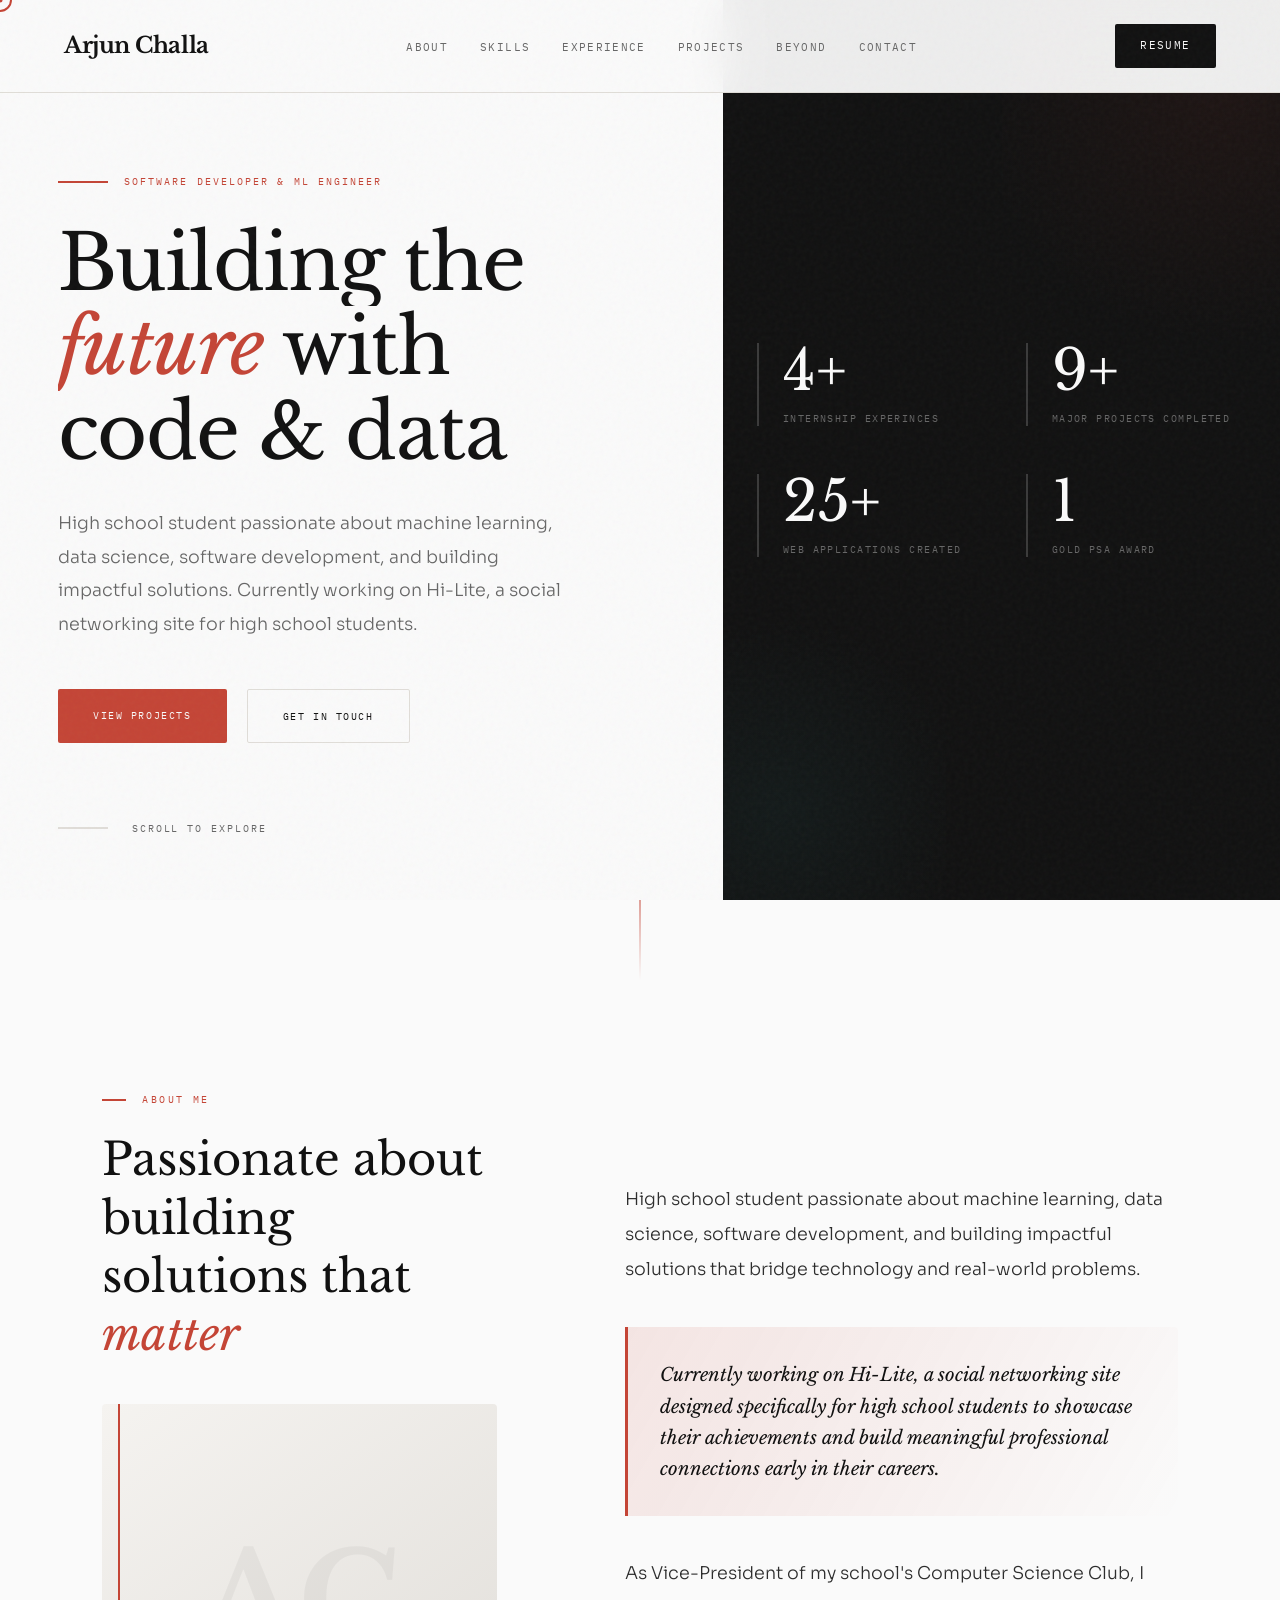
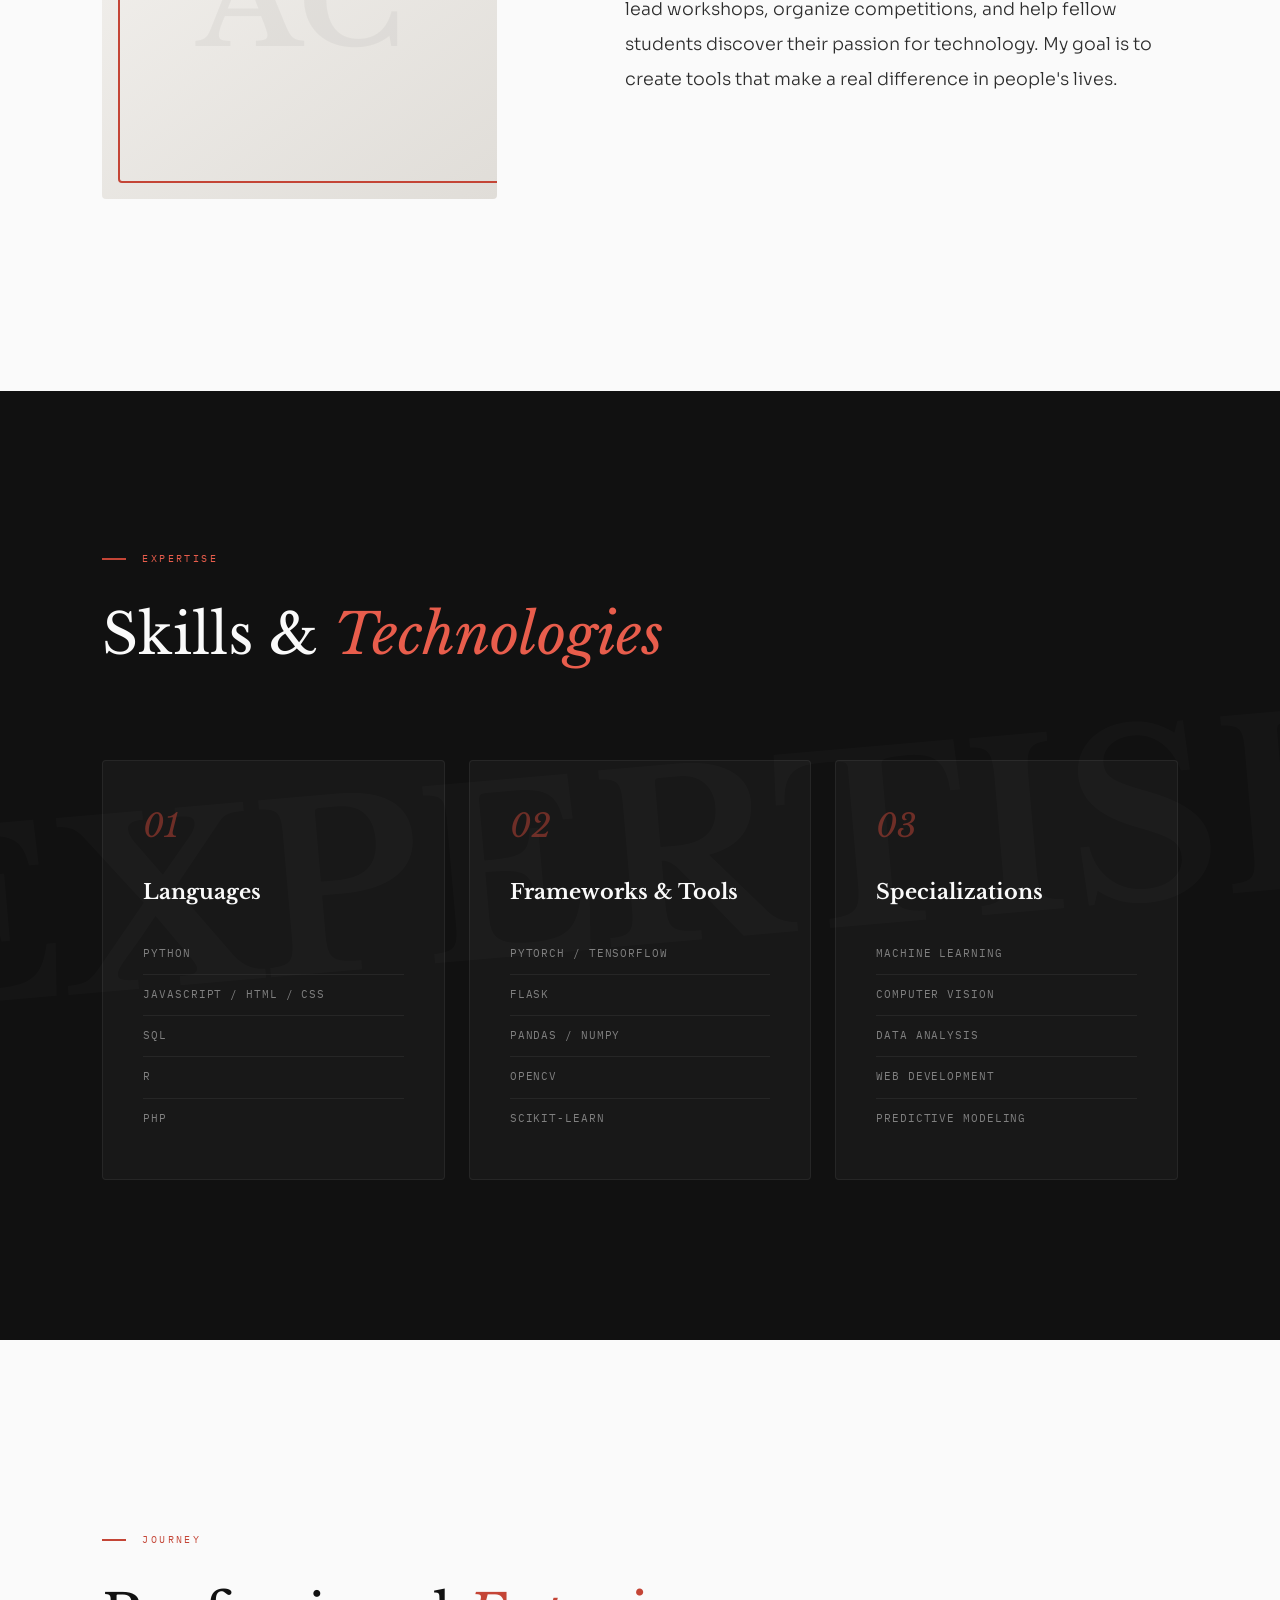
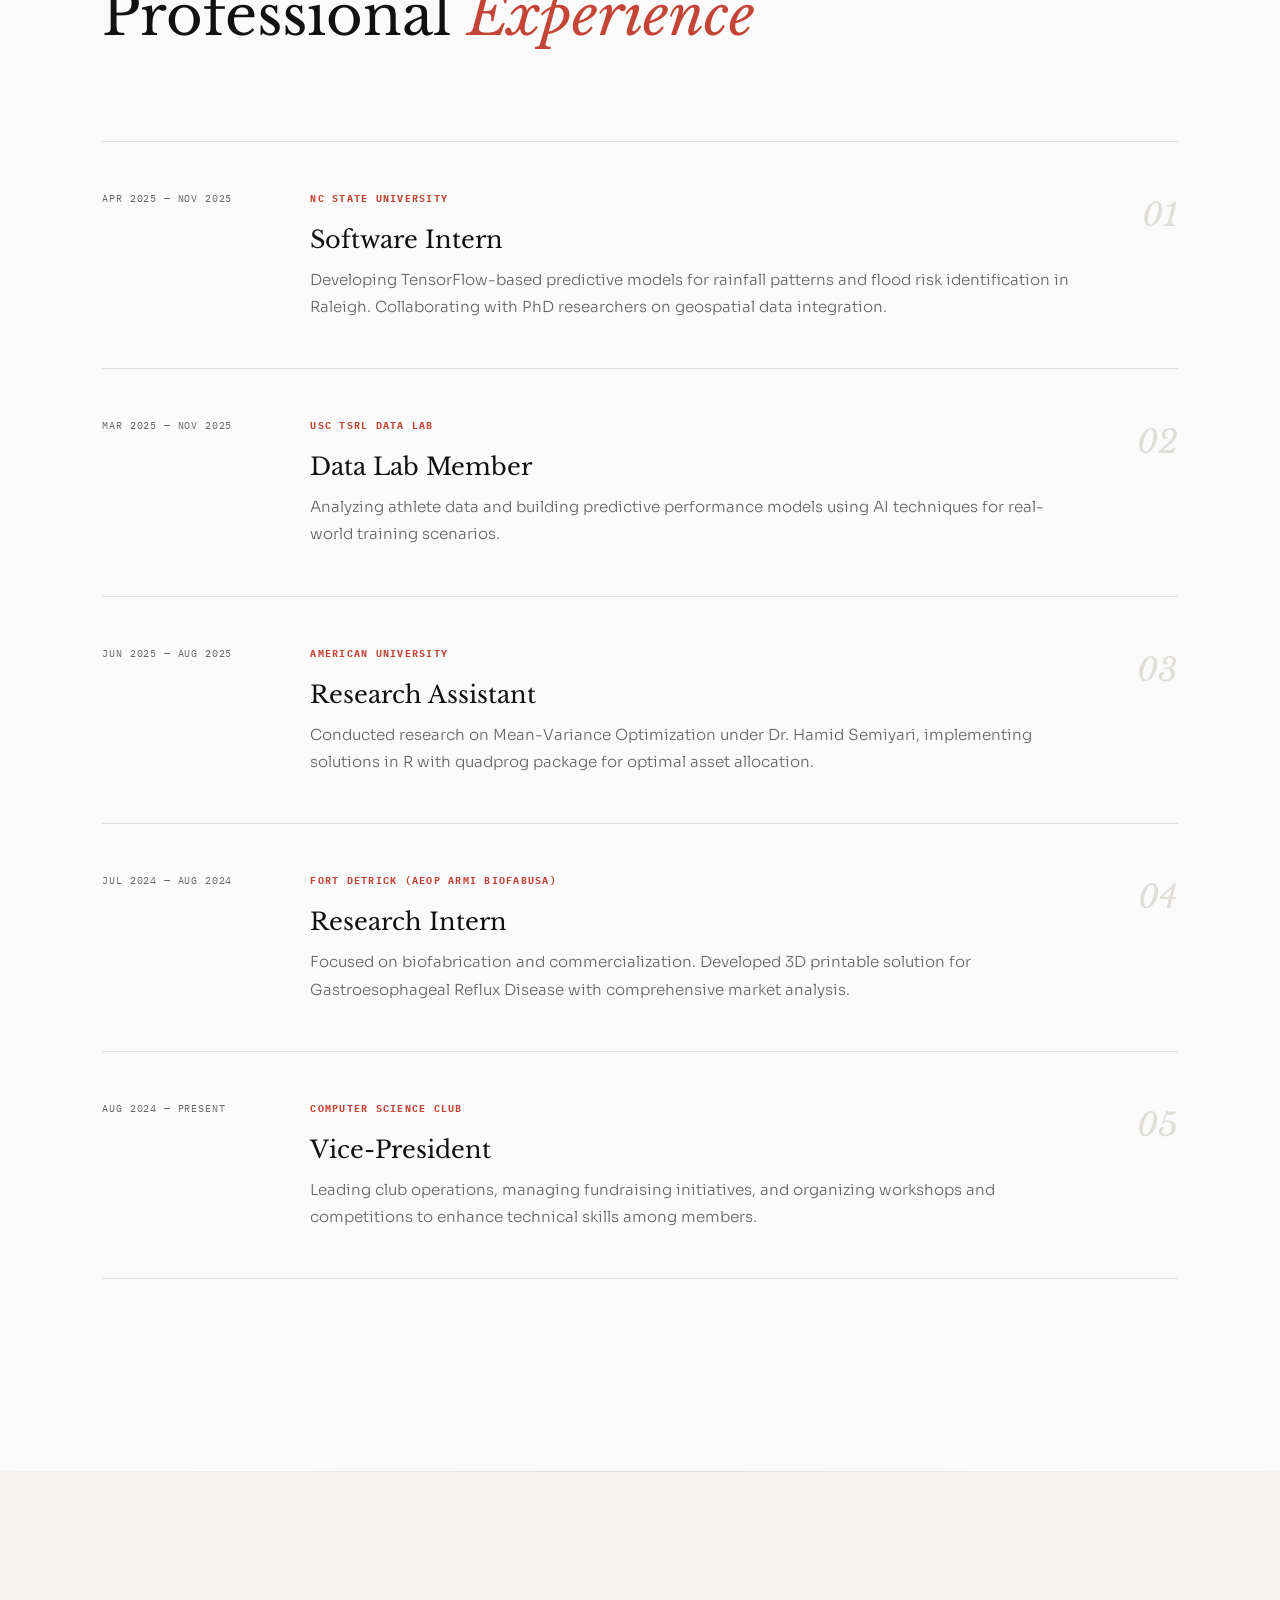
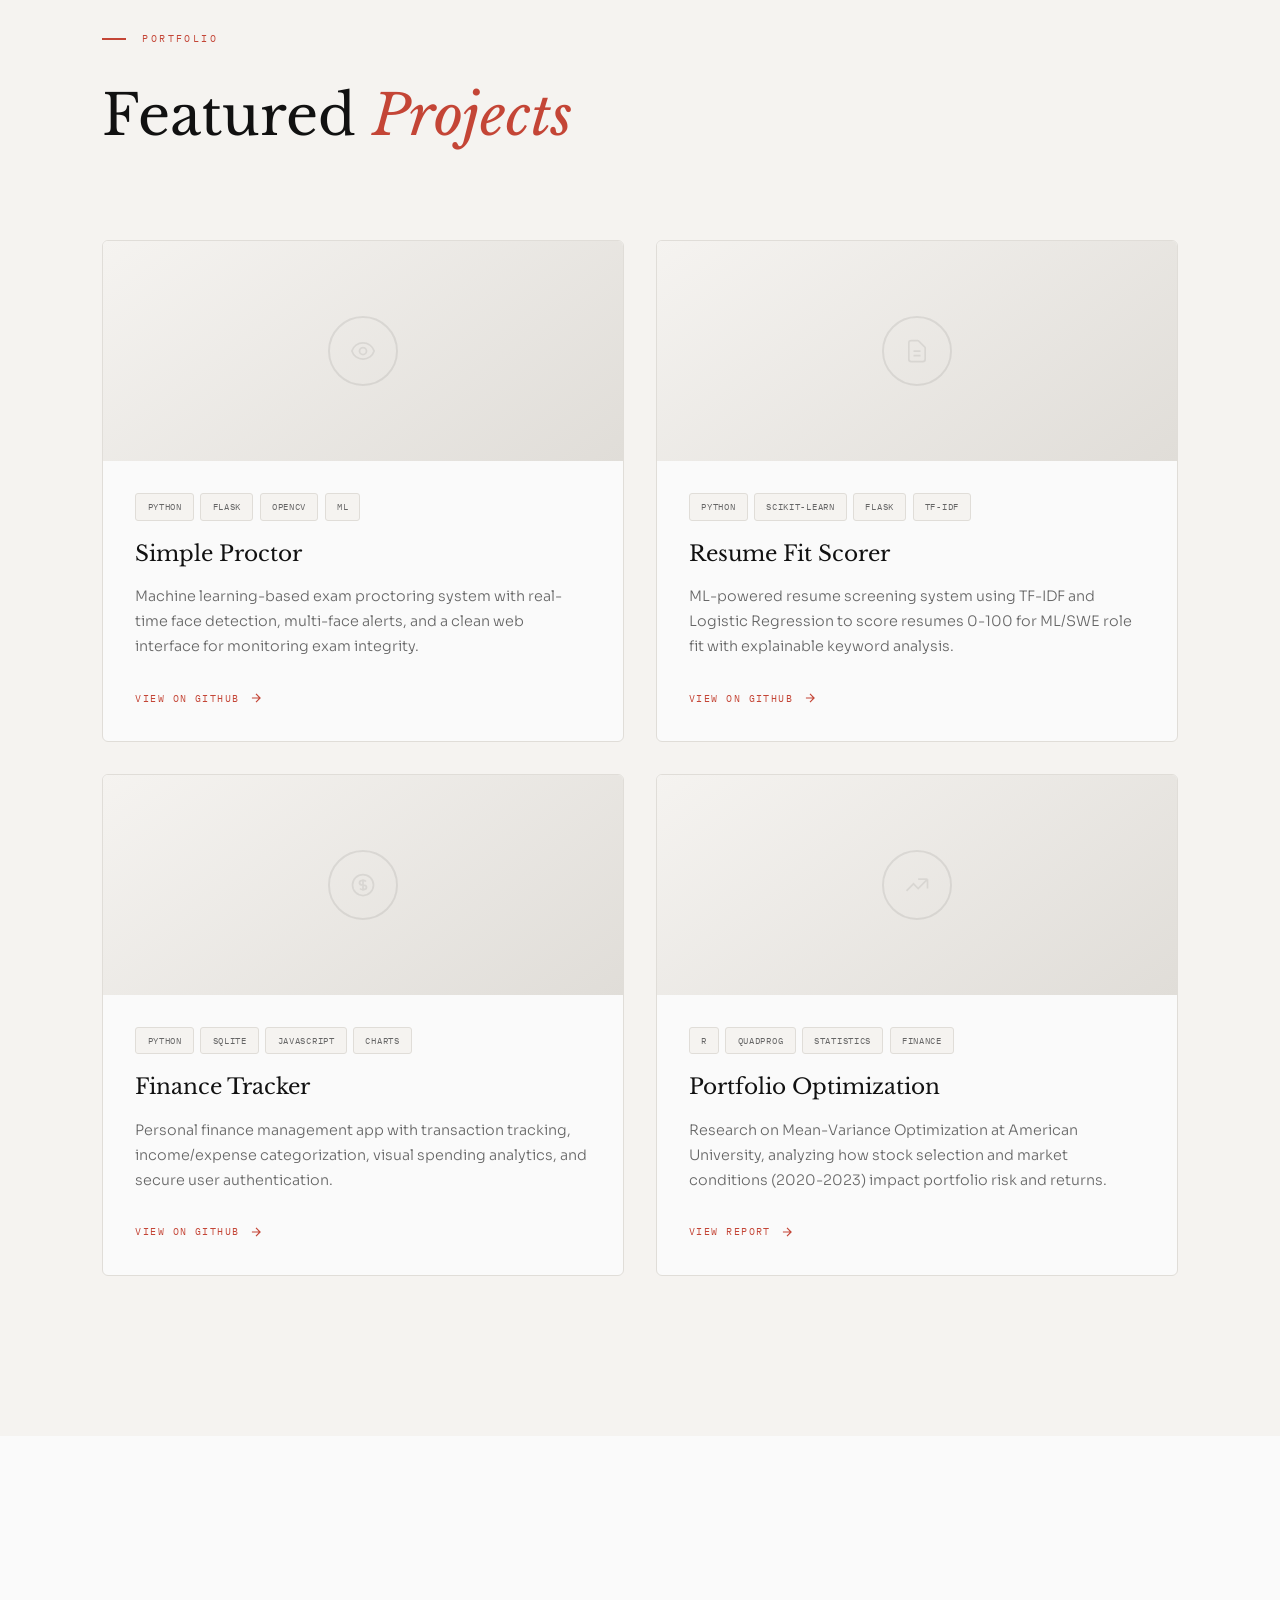
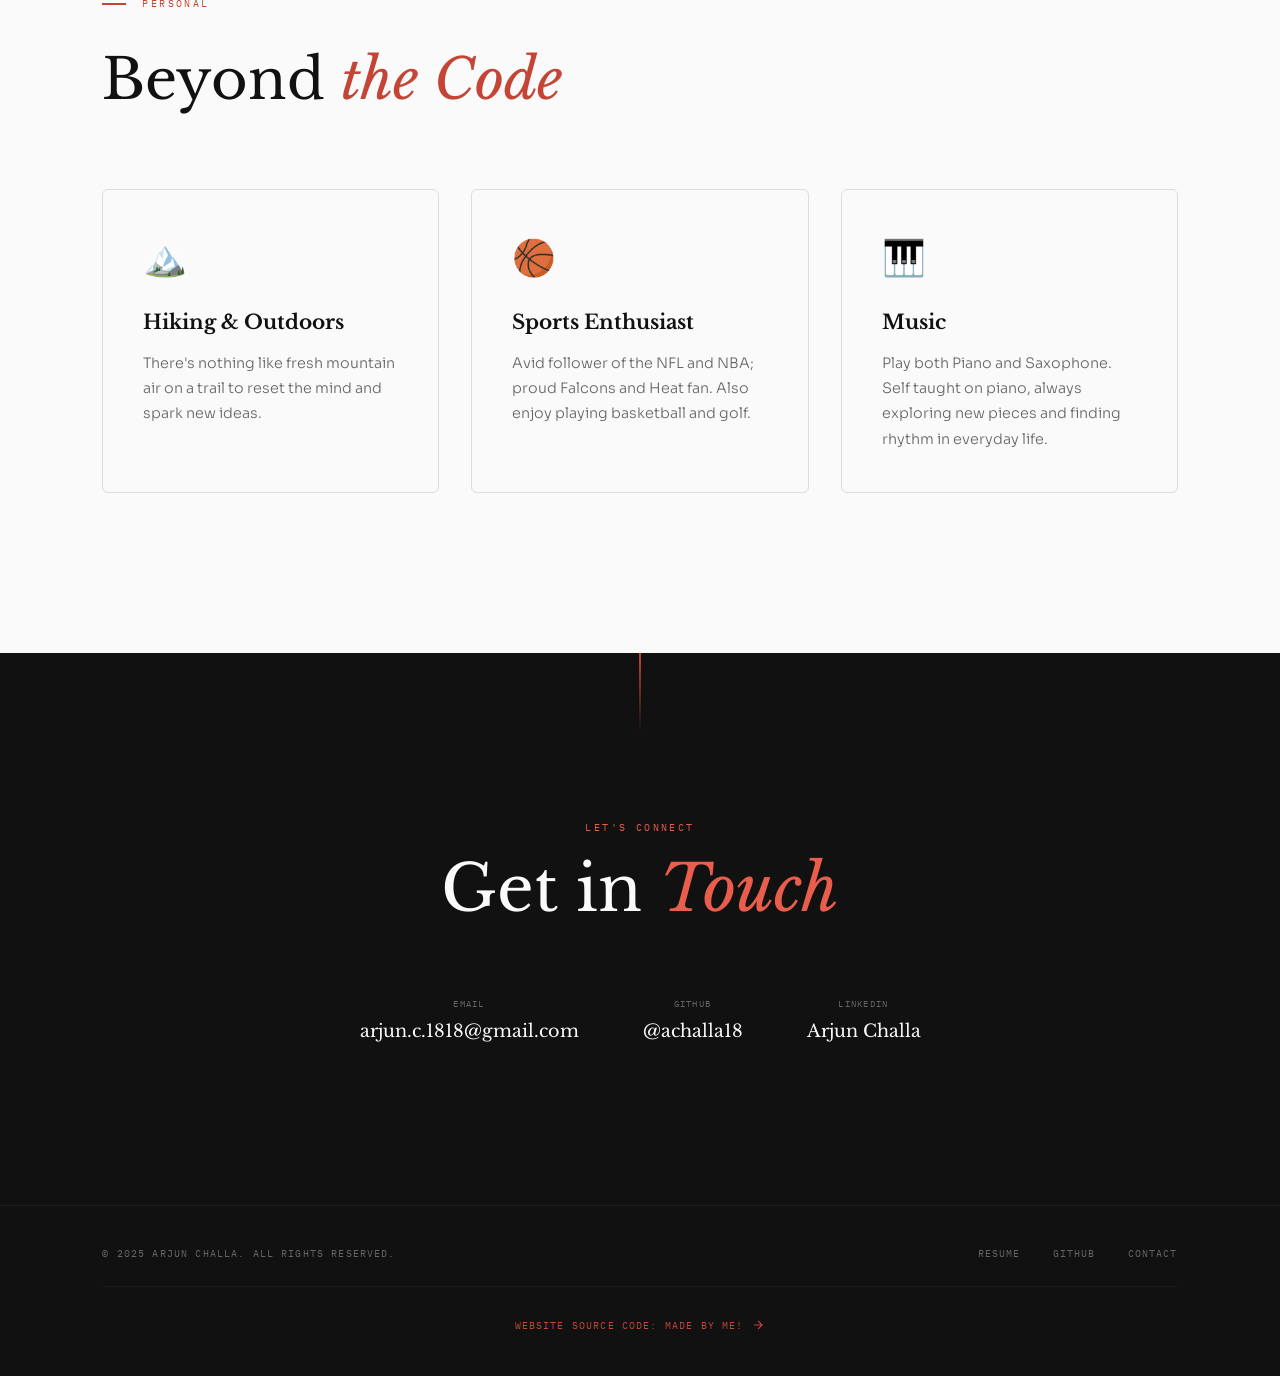
==== index.html @ 4f84e7cf "Update internship and project statistics in index.html" ====
<!DOCTYPE html>
<html lang="en">
<head>
    <meta charset="UTF-8">
    <meta name="viewport" content="width=device-width, initial-scale=1.0">
    <title>Arjun Challa — Developer & Researcher</title>
    <link rel="preconnect" href="https://fonts.googleapis.com">
    <link rel="preconnect" href="https://fonts.gstatic.com" crossorigin>
    <link href="https://fonts.googleapis.com/css2?family=Libre+Baskerville:ital,wght@0,400;0,700;1,400&family=IBM+Plex+Mono:wght@400;500;600&family=Sora:wght@300;400;500;600;700&display=swap" rel="stylesheet">
    <style>
        * {
            margin: 0;
            padding: 0;
            box-sizing: border-box;
        }

        :root {
            --snow: #FAFAFA;
            --snow-warm: #F5F3F0;
            --ink: #111111;
            --ink-light: #2D2D2D;
            --ink-muted: #666666;
            --rust: #C44536;
            --rust-light: #E85D4C;
            --rust-glow: rgba(196, 69, 54, 0.12);
            --teal: #2A6B6B;
            --border: #E0DDD8;
            --border-dark: #3A3A3A;
            
            --font-display: 'Libre Baskerville', Georgia, serif;
            --font-mono: 'IBM Plex Mono', monospace;
            --font-body: 'Sora', -apple-system, sans-serif;
            
            --ease-out-expo: cubic-bezier(0.16, 1, 0.3, 1);
            --ease-in-out: cubic-bezier(0.65, 0, 0.35, 1);
        }

        html {
            scroll-behavior: smooth;
        }

        body {
            font-family: var(--font-body);
            background: var(--snow);
            color: var(--ink);
            line-height: 1.6;
            overflow-x: hidden;
            cursor: none;
        }

        /* Custom Cursor */
        .cursor {
            width: 24px;
            height: 24px;
            border: 2px solid var(--rust);
            border-radius: 50%;
            position: fixed;
            pointer-events: none;
            z-index: 9999;
            transition: transform 0.2s var(--ease-out-expo), 
                        opacity 0.2s ease,
                        background 0.25s ease,
                        border-color 0.25s ease;
            transform: translate(-50%, -50%);
        }

        .cursor.hover {
            transform: translate(-50%, -50%) scale(1.6);
            background: var(--rust-glow);
            border-color: var(--rust-light);
        }

        .cursor-dot {
            width: 5px;
            height: 5px;
            background: var(--rust);
            border-radius: 50%;
            position: fixed;
            pointer-events: none;
            z-index: 9999;
            transform: translate(-50%, -50%);
            transition: transform 0.1s ease;
        }

        ::selection {
            background: var(--rust);
            color: var(--snow);
        }

        /* Noise Texture Overlay */
        .noise {
            position: fixed;
            top: 0;
            left: 0;
            width: 100%;
            height: 100%;
            pointer-events: none;
            z-index: 9998;
            opacity: 0.035;
            background-image: url("data:image/svg+xml,%3Csvg viewBox='0 0 256 256' xmlns='http://www.w3.org/2000/svg'%3E%3Cfilter id='noise'%3E%3CfeTurbulence type='fractalNoise' baseFrequency='0.8' numOctaves='4' stitchTiles='stitch'/%3E%3C/filter%3E%3Crect width='100%25' height='100%25' filter='url(%23noise)'/%3E%3C/svg%3E");
        }

        /* ===== NAVIGATION ===== */
        nav {
            position: fixed;
            top: 0;
            left: 0;
            right: 0;
            z-index: 1000;
            padding: 1.5rem 5%;
            display: flex;
            justify-content: space-between;
            align-items: center;
            background: rgba(250, 250, 250, 0.95);
            backdrop-filter: blur(20px);
            border-bottom: 1px solid var(--border);
            transition: all 0.4s var(--ease-out-expo);
        }

        nav.scrolled {
            padding: 1rem 5%;
            background: rgba(250, 250, 250, 0.98);
            box-shadow: 0 4px 20px rgba(0, 0, 0, 0.06);
        }

        .nav-logo {
            font-family: var(--font-display);
            font-size: 1.4rem;
            font-weight: 700;
            color: var(--ink);
            text-decoration: none;
            letter-spacing: -0.02em;
        }

        .nav-links {
            display: flex;
            gap: 2rem;
            list-style: none;
        }

        .nav-links a {
            font-family: var(--font-mono);
            font-size: 0.7rem;
            text-transform: uppercase;
            letter-spacing: 0.12em;
            color: var(--ink-muted);
            text-decoration: none;
            position: relative;
            padding: 0.5rem 0;
            transition: color 0.3s ease;
        }

        .nav-links a::before {
            content: '';
            position: absolute;
            bottom: 0;
            left: 0;
            width: 100%;
            height: 2px;
            background: var(--rust);
            transform: scaleX(0);
            transform-origin: right;
            transition: transform 0.4s var(--ease-out-expo);
        }

        .nav-links a:hover {
            color: var(--ink);
        }

        .nav-links a:hover::before {
            transform: scaleX(1);
            transform-origin: left;
        }

        .nav-resume {
            font-family: var(--font-mono);
            font-size: 0.7rem;
            text-transform: uppercase;
            letter-spacing: 0.12em;
            color: var(--snow);
            background: var(--ink);
            text-decoration: none;
            padding: 0.8rem 1.6rem;
            border-radius: 2px;
            transition: all 0.3s ease;
        }

        .nav-resume:hover {
            background: var(--rust);
        }

        /* ===== HERO SECTION ===== */
        .hero {
            min-height: 100vh;
            display: grid;
            grid-template-columns: 1.3fr 1fr;
            position: relative;
            overflow: hidden;
        }

        .hero-left {
            display: flex;
            flex-direction: column;
            justify-content: center;
            padding: 9rem 5% 8rem 8%;
            position: relative;
        }

        .hero-badge {
            display: inline-flex;
            align-items: center;
            gap: 1rem;
            font-family: var(--font-mono);
            font-size: 0.65rem;
            text-transform: uppercase;
            letter-spacing: 0.2em;
            color: var(--rust);
            margin-bottom: 2rem;
            opacity: 0;
            transform: translateY(20px);
            animation: fadeUp 0.8s var(--ease-out-expo) forwards 0.2s;
        }

        .hero-badge::before {
            content: '';
            width: 50px;
            height: 2px;
            background: var(--rust);
        }

        .hero-name {
            font-family: var(--font-display);
            font-size: clamp(2.8rem, 6vw, 4.8rem);
            font-weight: 400;
            color: var(--ink);
            line-height: 1.1;
            margin-bottom: 2rem;
            letter-spacing: -0.02em;
            opacity: 0;
            transform: translateY(40px);
            animation: fadeUp 1s var(--ease-out-expo) forwards 0.4s;
        }

        .hero-name .line {
            display: block;
            overflow: hidden;
        }

        .hero-name em {
            font-style: italic;
            color: var(--rust);
        }

        .hero-tagline {
            font-size: 1.1rem;
            font-weight: 300;
            color: var(--ink-muted);
            max-width: 520px;
            line-height: 1.9;
            opacity: 0;
            transform: translateY(30px);
            animation: fadeUp 0.8s var(--ease-out-expo) forwards 0.6s;
        }

        .hero-cta {
            margin-top: 3rem;
            display: flex;
            gap: 1.25rem;
            opacity: 0;
            transform: translateY(30px);
            animation: fadeUp 0.8s var(--ease-out-expo) forwards 0.8s;
        }

        .btn {
            font-family: var(--font-mono);
            font-size: 0.65rem;
            text-transform: uppercase;
            letter-spacing: 0.15em;
            padding: 1.1rem 2.2rem;
            text-decoration: none;
            transition: all 0.4s var(--ease-out-expo);
            position: relative;
            overflow: hidden;
            border-radius: 2px;
        }

        .btn-primary {
            background: var(--rust);
            color: var(--snow);
            border: none;
        }

        .btn-primary:hover {
            background: var(--rust-light);
            transform: translateY(-2px);
            box-shadow: 0 10px 30px var(--rust-glow);
        }

        .btn-outline {
            background: transparent;
            color: var(--ink);
            border: 1.5px solid var(--border);
        }

        .btn-outline:hover {
            border-color: var(--ink);
            background: var(--ink);
            color: var(--snow);
        }

        .hero-right {
            background: var(--ink);
            display: flex;
            flex-direction: column;
            justify-content: center;
            padding: 8rem 6%;
            position: relative;
            overflow: hidden;
        }

        .hero-right::before {
            content: '';
            position: absolute;
            top: -30%;
            right: -30%;
            width: 80%;
            height: 80%;
            background: radial-gradient(circle, var(--rust-glow) 0%, transparent 60%);
            opacity: 0.6;
        }

        .hero-right::after {
            content: '';
            position: absolute;
            bottom: -20%;
            left: -20%;
            width: 60%;
            height: 60%;
            background: radial-gradient(circle, rgba(42, 107, 107, 0.1) 0%, transparent 60%);
        }

        .hero-visual {
            position: relative;
            z-index: 1;
        }

        .hero-stats {
            display: grid;
            grid-template-columns: 1fr 1fr;
            gap: 3rem;
        }

        .stat {
            position: relative;
            padding-left: 1.5rem;
            border-left: 2px solid var(--border-dark);
            opacity: 0;
            transform: translateY(30px);
        }

        .stat:nth-child(1) { animation: fadeUp 0.8s var(--ease-out-expo) forwards 0.6s; }
        .stat:nth-child(2) { animation: fadeUp 0.8s var(--ease-out-expo) forwards 0.7s; }
        .stat:nth-child(3) { animation: fadeUp 0.8s var(--ease-out-expo) forwards 0.8s; }
        .stat:nth-child(4) { animation: fadeUp 0.8s var(--ease-out-expo) forwards 0.9s; }

        .stat-number {
            font-family: var(--font-display);
            font-size: 3.5rem;
            font-weight: 400;
            color: var(--snow);
            line-height: 1;
            margin-bottom: 0.75rem;
        }

        .stat-label {
            font-family: var(--font-mono);
            font-size: 0.6rem;
            text-transform: uppercase;
            letter-spacing: 0.15em;
            color: var(--ink-muted);
        }

        .hero-scroll {
            position: absolute;
            bottom: 4rem;
            left: 8%;
            display: flex;
            align-items: center;
            gap: 1.5rem;
            opacity: 0;
            animation: fadeIn 1s ease forwards 1.2s;
        }

        .scroll-line {
            width: 50px;
            height: 2px;
            background: var(--border);
            position: relative;
            overflow: hidden;
        }

        .scroll-line::after {
            content: '';
            position: absolute;
            top: 0;
            left: -100%;
            width: 100%;
            height: 100%;
            background: var(--rust);
            animation: scrollLine 2s ease infinite;
        }

        .hero-scroll span {
            font-family: var(--font-mono);
            font-size: 0.6rem;
            text-transform: uppercase;
            letter-spacing: 0.2em;
            color: var(--ink-muted);
        }

        /* ===== ABOUT SECTION ===== */
        .about {
            padding: 12rem 8%;
            display: grid;
            grid-template-columns: 1fr 1.4fr;
            gap: 8rem;
            align-items: center;
            position: relative;
        }

        .about::before {
            content: '';
            position: absolute;
            top: 0;
            left: 50%;
            transform: translateX(-50%);
            width: 1px;
            height: 80px;
            background: linear-gradient(to bottom, var(--rust), transparent);
        }

        .section-label {
            font-family: var(--font-mono);
            font-size: 0.6rem;
            text-transform: uppercase;
            letter-spacing: 0.25em;
            color: var(--rust);
            margin-bottom: 1.5rem;
            display: flex;
            align-items: center;
            gap: 1rem;
        }

        .section-label::before {
            content: '';
            width: 24px;
            height: 2px;
            background: var(--rust);
        }

        .about-left {
            position: relative;
        }

        .about-title {
            font-family: var(--font-display);
            font-size: clamp(2rem, 3.5vw, 2.8rem);
            font-weight: 400;
            line-height: 1.3;
            margin-bottom: 2rem;
        }

        .about-title em {
            font-style: italic;
            color: var(--rust);
        }

        .about-image {
            width: 100%;
            aspect-ratio: 1/1;
            background: linear-gradient(145deg, var(--snow-warm), var(--border));
            position: relative;
            overflow: hidden;
            margin-top: 2.5rem;
            border-radius: 4px;
        }

        .about-image::before {
            content: 'AC';
            position: absolute;
            top: 50%;
            left: 50%;
            transform: translate(-50%, -50%);
            font-family: var(--font-display);
            font-size: 8rem;
            font-weight: 700;
            color: var(--ink);
            opacity: 0.04;
        }

        .about-image-accent {
            position: absolute;
            top: -1rem;
            right: -1rem;
            width: 100%;
            height: 100%;
            border: 2px solid var(--rust);
            border-radius: 4px;
            z-index: -1;
        }

        .about-content {
            padding-top: 1rem;
        }

        .about-text {
            font-size: 1.1rem;
            font-weight: 300;
            line-height: 2;
            color: var(--ink-light);
        }

        .about-text p {
            margin-bottom: 1.75rem;
        }

        .about-highlight {
            background: linear-gradient(120deg, var(--rust-glow) 0%, transparent 100%);
            padding: 2rem;
            border-left: 3px solid var(--rust);
            margin: 2.5rem 0;
            border-radius: 0 4px 4px 0;
        }

        .about-highlight p {
            font-family: var(--font-display);
            font-style: italic;
            font-size: 1.15rem;
            color: var(--ink);
            margin: 0;
            line-height: 1.7;
        }

        /* ===== SKILLS SECTION ===== */
        .skills {
            background: var(--ink);
            padding: 10rem 8%;
            position: relative;
            overflow: hidden;
        }

        .skills::before {
            content: 'EXPERTISE';
            position: absolute;
            top: 50%;
            left: 50%;
            transform: translate(-50%, -50%) rotate(-5deg);
            font-family: var(--font-display);
            font-size: 18vw;
            font-weight: 700;
            color: var(--snow);
            opacity: 0.015;
            white-space: nowrap;
            pointer-events: none;
        }

        .skills-header {
            display: flex;
            justify-content: space-between;
            align-items: end;
            margin-bottom: 5rem;
            position: relative;
            z-index: 1;
        }

        .skills-title {
            font-family: var(--font-display);
            font-size: clamp(2.2rem, 4.5vw, 3.5rem);
            font-weight: 400;
            color: var(--snow);
        }

        .skills-title em {
            font-style: italic;
            color: var(--rust-light);
        }

        .skills-grid {
            display: grid;
            grid-template-columns: repeat(3, 1fr);
            gap: 1.5rem;
            position: relative;
            z-index: 1;
        }

        .skill-card {
            background: rgba(255, 255, 255, 0.03);
            border: 1px solid rgba(255, 255, 255, 0.06);
            padding: 2.5rem;
            transition: all 0.5s var(--ease-out-expo);
            position: relative;
            overflow: hidden;
            border-radius: 4px;
        }

        .skill-card::before {
            content: '';
            position: absolute;
            top: 0;
            left: 0;
            width: 100%;
            height: 100%;
            background: linear-gradient(135deg, var(--rust-glow), transparent);
            opacity: 0;
            transition: opacity 0.5s ease;
        }

        .skill-card:hover::before {
            opacity: 1;
        }

        .skill-card:hover {
            transform: translateY(-8px);
            border-color: var(--rust);
            box-shadow: 0 20px 40px rgba(196, 69, 54, 0.1);
        }

        .skill-number {
            font-family: var(--font-display);
            font-size: 2rem;
            font-style: italic;
            color: var(--rust);
            opacity: 0.5;
            margin-bottom: 1.5rem;
        }

        .skill-name {
            font-family: var(--font-display);
            font-size: 1.3rem;
            color: var(--snow);
            margin-bottom: 1.5rem;
        }

        .skill-list {
            list-style: none;
        }

        .skill-list li {
            font-family: var(--font-mono);
            font-size: 0.7rem;
            text-transform: uppercase;
            letter-spacing: 0.08em;
            color: rgba(255, 255, 255, 0.45);
            padding: 0.7rem 0;
            border-bottom: 1px solid rgba(255, 255, 255, 0.06);
            transition: all 0.3s ease;
        }

        .skill-list li:hover {
            color: var(--rust-light);
            padding-left: 0.75rem;
        }

        .skill-list li:last-child {
            border-bottom: none;
        }

        /* ===== EXPERIENCE SECTION ===== */
        .experience {
            padding: 12rem 8%;
        }

        .experience-header {
            margin-bottom: 5rem;
        }

        .experience-title {
            font-family: var(--font-display);
            font-size: clamp(2.2rem, 4.5vw, 3.5rem);
            font-weight: 400;
        }

        .experience-title em {
            font-style: italic;
            color: var(--rust);
        }

        .experience-list {
            border-top: 1px solid var(--border);
        }

        .experience-item {
            display: grid;
            grid-template-columns: 160px 1fr 60px;
            gap: 3rem;
            padding: 3rem 0;
            border-bottom: 1px solid var(--border);
            transition: all 0.5s var(--ease-out-expo);
            position: relative;
        }

        .experience-item::before {
            content: '';
            position: absolute;
            left: 0;
            top: 0;
            width: 0;
            height: 100%;
            background: linear-gradient(90deg, var(--rust-glow), transparent);
            transition: width 0.5s var(--ease-out-expo);
        }

        .experience-item:hover::before {
            width: 100%;
        }

        .experience-item:hover {
            padding-left: 1.5rem;
        }

        .experience-date {
            font-family: var(--font-mono);
            font-size: 0.65rem;
            text-transform: uppercase;
            letter-spacing: 0.08em;
            color: var(--ink-muted);
            position: relative;
            z-index: 1;
        }

        .experience-content {
            position: relative;
            z-index: 1;
        }

        .experience-content h3 {
            font-family: var(--font-display);
            font-size: 1.5rem;
            font-weight: 400;
            margin-bottom: 0.4rem;
        }

        .experience-content h4 {
            font-family: var(--font-mono);
            font-size: 0.65rem;
            text-transform: uppercase;
            letter-spacing: 0.12em;
            color: var(--rust);
            margin-bottom: 0.9rem;
        }

        .experience-content p {
            color: var(--ink-muted);
            line-height: 1.8;
            font-weight: 300;
            font-size: 0.95rem;
        }

        .experience-index {
            font-family: var(--font-display);
            font-size: 2rem;
            font-style: italic;
            color: var(--border);
            text-align: right;
            transition: color 0.4s ease;
            position: relative;
            z-index: 1;
        }

        .experience-item:hover .experience-index {
            color: var(--rust);
        }

        /* ===== PROJECTS SECTION ===== */
        .projects {
            background: var(--snow-warm);
            padding: 10rem 8%;
            position: relative;
            overflow: hidden;
        }

        .projects::before {
            content: '';
            position: absolute;
            top: 0;
            left: 0;
            width: 100%;
            height: 1px;
            background: linear-gradient(90deg, transparent, var(--border), transparent);
        }

        .projects-header {
            margin-bottom: 5rem;
            display: flex;
            justify-content: space-between;
            align-items: end;
        }

        .projects-title {
            font-family: var(--font-display);
            font-size: clamp(2.2rem, 4.5vw, 3.5rem);
            font-weight: 400;
        }

        .projects-title em {
            font-style: italic;
            color: var(--rust);
        }

        .projects-grid {
            display: grid;
            grid-template-columns: repeat(2, 1fr);
            gap: 2rem;
        }

        .project-card {
            background: var(--snow);
            border: 1px solid var(--border);
            transition: all 0.5s var(--ease-out-expo);
            position: relative;
            overflow: hidden;
            border-radius: 6px;
        }

        .project-card::before {
            content: '';
            position: absolute;
            top: 0;
            left: 0;
            width: 100%;
            height: 3px;
            background: var(--rust);
            transform: scaleX(0);
            transform-origin: left;
            transition: transform 0.5s var(--ease-out-expo);
        }

        .project-card:hover::before {
            transform: scaleX(1);
        }

        .project-card:hover {
            transform: translateY(-12px);
            box-shadow: 0 30px 60px rgba(0,0,0,0.1);
            border-color: transparent;
        }

        .project-image {
            height: 220px;
            background: linear-gradient(145deg, var(--snow-warm), var(--border));
            display: flex;
            align-items: center;
            justify-content: center;
            position: relative;
            overflow: hidden;
        }

        .project-image::after {
            content: '';
            position: absolute;
            top: 0;
            left: 0;
            width: 100%;
            height: 100%;
            background: var(--ink);
            opacity: 0;
            transition: opacity 0.5s ease;
        }

        .project-card:hover .project-image::after {
            opacity: 0.02;
        }

        .project-image-icon {
            width: 70px;
            height: 70px;
            border: 2px solid var(--ink);
            border-radius: 50%;
            display: flex;
            align-items: center;
            justify-content: center;
            opacity: 0.08;
            transition: all 0.5s var(--ease-out-expo);
        }

        .project-card:hover .project-image-icon {
            opacity: 0.15;
            transform: scale(1.15);
            border-color: var(--rust);
        }

        .project-image-icon svg {
            width: 28px;
            height: 28px;
        }

        .project-body {
            padding: 2rem;
        }

        .project-tags {
            display: flex;
            flex-wrap: wrap;
            gap: 0.4rem;
            margin-bottom: 1rem;
        }

        .project-tag {
            font-family: var(--font-mono);
            font-size: 0.55rem;
            text-transform: uppercase;
            letter-spacing: 0.08em;
            padding: 0.35rem 0.7rem;
            background: var(--snow-warm);
            border: 1px solid var(--border);
            color: var(--ink-muted);
            border-radius: 3px;
            transition: all 0.3s ease;
        }

        .project-card:hover .project-tag {
            border-color: var(--rust);
            color: var(--rust);
        }

        .project-name {
            font-family: var(--font-display);
            font-size: 1.35rem;
            font-weight: 400;
            margin-bottom: 0.8rem;
        }

        .project-desc {
            font-size: 0.9rem;
            font-weight: 300;
            color: var(--ink-muted);
            line-height: 1.75;
            margin-bottom: 1.5rem;
        }

        .project-link {
            font-family: var(--font-mono);
            font-size: 0.6rem;
            text-transform: uppercase;
            letter-spacing: 0.15em;
            color: var(--rust);
            text-decoration: none;
            display: inline-flex;
            align-items: center;
            gap: 0.6rem;
            transition: gap 0.3s var(--ease-out-expo);
        }

        .project-link:hover {
            gap: 1rem;
        }

        .project-link svg {
            width: 14px;
            height: 14px;
            transition: transform 0.3s ease;
        }

        .project-link:hover svg {
            transform: translateX(4px);
        }

        /* ===== BEYOND SECTION ===== */
        .beyond {
            padding: 10rem 8%;
        }

        .beyond-header {
            margin-bottom: 4rem;
        }

        .beyond-title {
            font-family: var(--font-display);
            font-size: clamp(2.2rem, 4.5vw, 3.5rem);
            font-weight: 400;
        }

        .beyond-title em {
            font-style: italic;
            color: var(--rust);
        }

        .beyond-grid {
            display: grid;
            grid-template-columns: repeat(3, 1fr);
            gap: 2rem;
        }

        .beyond-card {
            padding: 2.5rem;
            border: 1px solid var(--border);
            transition: all 0.4s var(--ease-out-expo);
            position: relative;
            overflow: hidden;
            border-radius: 6px;
        }

        .beyond-card::before {
            content: '';
            position: absolute;
            bottom: 0;
            left: 0;
            width: 100%;
            height: 3px;
            background: var(--rust);
            transform: scaleX(0);
            transform-origin: left;
            transition: transform 0.4s var(--ease-out-expo);
        }

        .beyond-card:hover::before {
            transform: scaleX(1);
        }

        .beyond-card:hover {
            transform: translateY(-6px);
            border-color: var(--ink-light);
            box-shadow: 0 20px 40px rgba(0,0,0,0.05);
        }

        .beyond-icon {
            font-size: 2.2rem;
            margin-bottom: 1.25rem;
            filter: grayscale(15%);
            transition: all 0.3s ease;
        }

        .beyond-card:hover .beyond-icon {
            filter: grayscale(0%);
            transform: scale(1.15);
        }

        .beyond-card h3 {
            font-family: var(--font-display);
            font-size: 1.25rem;
            margin-bottom: 0.8rem;
        }

        .beyond-card p {
            font-size: 0.9rem;
            font-weight: 300;
            color: var(--ink-muted);
            line-height: 1.75;
        }

        /* ===== CONTACT SECTION ===== */
        .contact {
            background: var(--ink);
            padding: 10rem 8%;
            text-align: center;
            position: relative;
            overflow: hidden;
        }

        .contact::before {
            content: '';
            position: absolute;
            top: 0;
            left: 50%;
            transform: translateX(-50%);
            width: 2px;
            height: 80px;
            background: linear-gradient(to bottom, var(--rust), transparent);
        }

        .contact-eyebrow {
            font-family: var(--font-mono);
            font-size: 0.6rem;
            text-transform: uppercase;
            letter-spacing: 0.25em;
            color: var(--rust-light);
            margin-bottom: 1.5rem;
        }

        .contact-title {
            font-family: var(--font-display);
            font-size: clamp(2.2rem, 6vw, 4rem);
            font-weight: 400;
            color: var(--snow);
            margin-bottom: 3.5rem;
        }

        .contact-title em {
            font-style: italic;
            color: var(--rust-light);
        }

        .contact-links {
            display: flex;
            justify-content: center;
            gap: 4rem;
            flex-wrap: wrap;
        }

        .contact-link {
            text-decoration: none;
            transition: all 0.4s var(--ease-out-expo);
        }

        .contact-link:hover {
            transform: translateY(-5px);
        }

        .contact-link-label {
            font-family: var(--font-mono);
            font-size: 0.55rem;
            text-transform: uppercase;
            letter-spacing: 0.15em;
            color: var(--ink-muted);
            display: block;
            margin-bottom: 0.4rem;
        }

        .contact-link-value {
            font-family: var(--font-display);
            font-size: 1.1rem;
            color: var(--snow);
            transition: color 0.3s ease;
        }

        .contact-link:hover .contact-link-value {
            color: var(--rust-light);
        }

        /* ===== FOOTER ===== */
        footer {
            background: var(--ink);
            padding: 2.5rem 8%;
            border-top: 1px solid rgba(255, 255, 255, 0.06);
        }

        .footer-main {
            display: flex;
            justify-content: space-between;
            align-items: center;
            margin-bottom: 1.5rem;
        }

        .footer-text {
            font-family: var(--font-mono);
            font-size: 0.6rem;
            text-transform: uppercase;
            letter-spacing: 0.12em;
            color: var(--ink-muted);
        }

        .footer-links {
            display: flex;
            gap: 2rem;
        }

        .footer-links a {
            font-family: var(--font-mono);
            font-size: 0.6rem;
            text-transform: uppercase;
            letter-spacing: 0.12em;
            color: var(--ink-muted);
            text-decoration: none;
            transition: color 0.3s ease;
        }

        .footer-links a:hover {
            color: var(--snow);
        }

        .footer-source {
            text-align: center;
            padding-top: 1.5rem;
            border-top: 1px solid rgba(255, 255, 255, 0.04);
        }

        .footer-source a {
            font-family: var(--font-mono);
            font-size: 0.6rem;
            text-transform: uppercase;
            letter-spacing: 0.12em;
            color: var(--rust);
            text-decoration: none;
            transition: all 0.3s ease;
            display: inline-flex;
            align-items: center;
            gap: 0.5rem;
        }

        .footer-source a:hover {
            color: var(--rust-light);
            gap: 0.75rem;
        }

        .footer-source a svg {
            width: 14px;
            height: 14px;
        }

        /* ===== ANIMATIONS ===== */
        @keyframes fadeUp {
            to {
                opacity: 1;
                transform: translateY(0);
            }
        }

        @keyframes fadeIn {
            to {
                opacity: 1;
            }
        }

        @keyframes scrollLine {
            0% { left: -100%; }
            100% { left: 100%; }
        }

        /* ===== SCROLL ANIMATIONS ===== */
        .reveal {
            opacity: 0;
            transform: translateY(40px);
            transition: all 0.8s var(--ease-out-expo);
        }

        .reveal.visible {
            opacity: 1;
            transform: translateY(0);
        }

        .reveal-delay-1 { transition-delay: 0.1s; }
        .reveal-delay-2 { transition-delay: 0.2s; }
        .reveal-delay-3 { transition-delay: 0.3s; }
        .reveal-delay-4 { transition-delay: 0.4s; }

        /* ===== RESPONSIVE ===== */
        @media (max-width: 1200px) {
            .projects-grid {
                grid-template-columns: repeat(2, 1fr);
            }
        }

        @media (max-width: 1024px) {
            body {
                cursor: auto;
            }

            .cursor, .cursor-dot {
                display: none;
            }

            .hero {
                grid-template-columns: 1fr;
            }

            .hero-left {
                min-height: 75vh;
                padding: 10rem 6% 5rem;
            }

            .hero-right {
                padding: 4rem 6%;
            }

            .about {
                grid-template-columns: 1fr;
                gap: 4rem;
            }

            .skills-grid {
                grid-template-columns: 1fr;
            }

            .experience-item {
                grid-template-columns: 1fr;
                gap: 0.75rem;
            }

            .experience-index {
                display: none;
            }

            .projects-grid {
                grid-template-columns: 1fr;
            }

            .beyond-grid {
                grid-template-columns: 1fr;
            }
        }

        @media (max-width: 768px) {
            nav {
                padding: 1.25rem 5%;
            }

            .nav-links {
                display: none;
            }

            .hero-name {
                font-size: 2.2rem;
            }

            .hero-stats {
                grid-template-columns: 1fr 1fr;
                gap: 2rem;
            }

            .stat-number {
                font-size: 2.5rem;
            }

            .contact-links {
                flex-direction: column;
                gap: 2rem;
            }

            .footer-main {
                flex-direction: column;
                gap: 1.5rem;
                text-align: center;
            }
        }
    </style>
</head>
<body>
    <!-- Noise Overlay -->
    <div class="noise"></div>

    <!-- Custom Cursor -->
    <div class="cursor"></div>
    <div class="cursor-dot"></div>

    <!-- Navigation -->
    <nav id="navbar">
        <a href="#" class="nav-logo">Arjun Challa</a>
        <ul class="nav-links">
            <li><a href="#about">About</a></li>
            <li><a href="#skills">Skills</a></li>
            <li><a href="#experience">Experience</a></li>
            <li><a href="#projects">Projects</a></li>
            <li><a href="#beyond">Beyond</a></li>
            <li><a href="#contact">Contact</a></li>
        </ul>
        <a href="Arjun_Challa_Resume.pdf" class="nav-resume" target="_blank">Resume</a>
    </nav>

    <!-- Hero Section -->
    <section class="hero">
        <div class="hero-left">
            <span class="hero-badge">Software Developer & ML Engineer</span>
            <h1 class="hero-name">
                <span class="line">Building the</span>
                <span class="line"><em>future</em> with</span>
                <span class="line">code & data</span>
            </h1>
            <p class="hero-tagline">High school student passionate about machine learning, data science, software development, and building impactful solutions. Currently working on Hi-Lite, a social networking site for high school students.</p>
            <div class="hero-cta">
                <a href="#projects" class="btn btn-primary">View Projects</a>
                <a href="#contact" class="btn btn-outline">Get in Touch</a>
            </div>
            <div class="hero-scroll">
                <div class="scroll-line"></div>
                <span>Scroll to explore</span>
            </div>
        </div>
        <div class="hero-right">
            <div class="hero-visual">
                <div class="hero-stats">
                    <div class="stat">
                        <div class="stat-number">4+</div>
                        <div class="stat-label">Internship Experinces</div>
                    </div>
                    <div class="stat">
                        <div class="stat-number">9+</div>
                        <div class="stat-label">Major Projects Completed</div>
                    </div>
                    <div class="stat">
                        <div class="stat-number">25+</div>
                        <div class="stat-label">Web applications Created</div>
                    </div>
                    <div class="stat">
                        <div class="stat-number">1</div>
                        <div class="stat-label">Gold PSA Award</div>
                    </div>
                </div>
            </div>
        </div>
    </section>

    <!-- About Section -->
    <section id="about" class="about">
        <div class="about-left">
            <span class="section-label reveal">About Me</span>
            <h2 class="about-title reveal">Passionate about building solutions that <em>matter</em></h2>
            <div class="about-image reveal">
                <div class="about-image-accent"></div>
            </div>
        </div>
        <div class="about-content">
            <div class="about-text reveal">
                <p>High school student passionate about machine learning, data science, software development, and building impactful solutions that bridge technology and real-world problems.</p>
                
                <div class="about-highlight">
                    <p>Currently working on Hi-Lite, a social networking site designed specifically for high school students to showcase their achievements and build meaningful professional connections early in their careers.</p>
                </div>
                
                <p>As Vice-President of my school's Computer Science Club, I lead workshops, organize competitions, and help fellow students discover their passion for technology. My goal is to create tools that make a real difference in people's lives.</p>
            </div>
        </div>
    </section>

    <!-- Skills Section -->
    <section id="skills" class="skills">
        <div class="skills-header">
            <div>
                <span class="section-label reveal" style="color: var(--rust-light);">Expertise</span>
                <h2 class="skills-title reveal">Skills & <em>Technologies</em></h2>
            </div>
        </div>
        <div class="skills-grid">
            <div class="skill-card reveal">
                <div class="skill-number">01</div>
                <h3 class="skill-name">Languages</h3>
                <ul class="skill-list">
                    <li>Python</li>
                    <li>JavaScript / HTML / CSS</li>
                    <li>SQL</li>
                    <li>R</li>
                    <li>PHP</li>
                </ul>
            </div>
            <div class="skill-card reveal reveal-delay-1">
                <div class="skill-number">02</div>
                <h3 class="skill-name">Frameworks & Tools</h3>
                <ul class="skill-list">
                    <li>PyTorch / TensorFlow</li>
                    <li>Flask</li>
                    <li>Pandas / NumPy</li>
                    <li>OpenCV</li>
                    <li>Scikit-learn</li>
                </ul>
            </div>
            <div class="skill-card reveal reveal-delay-2">
                <div class="skill-number">03</div>
                <h3 class="skill-name">Specializations</h3>
                <ul class="skill-list">
                    <li>Machine Learning</li>
                    <li>Computer Vision</li>
                    <li>Data Analysis</li>
                    <li>Web Development</li>
                    <li>Predictive Modeling</li>
                </ul>
            </div>
        </div>
    </section>

    <!-- Experience Section -->
    <section id="experience" class="experience">
        <div class="experience-header reveal">
            <span class="section-label">Journey</span>
            <h2 class="experience-title">Professional <em>Experience</em></h2>
        </div>
        <div class="experience-list">
            <div class="experience-item reveal">
                <div class="experience-date">Apr 2025 — Nov 2025</div>
                <div class="experience-content">
                    <h4>NC State University</h4>
                    <h3>Software Intern</h3>
                    <p>Developing TensorFlow-based predictive models for rainfall patterns and flood risk identification in Raleigh. Collaborating with PhD researchers on geospatial data integration.</p>
                </div>
                <div class="experience-index">01</div>
            </div>
            <div class="experience-item reveal">
                <div class="experience-date">Mar 2025 — Nov 2025</div>
                <div class="experience-content">
                    <h4>USC TSRL Data Lab</h4>
                    <h3>Data Lab Member</h3>
                    <p>Analyzing athlete data and building predictive performance models using AI techniques for real-world training scenarios.</p>
                </div>
                <div class="experience-index">02</div>
            </div>
            <div class="experience-item reveal">
                <div class="experience-date">Jun 2025 — Aug 2025</div>
                <div class="experience-content">
                    <h4>American University</h4>
                    <h3>Research Assistant</h3>
                    <p>Conducted research on Mean-Variance Optimization under Dr. Hamid Semiyari, implementing solutions in R with quadprog package for optimal asset allocation.</p>
                </div>
                <div class="experience-index">03</div>
            </div>
            <div class="experience-item reveal">
                <div class="experience-date">Jul 2024 — Aug 2024</div>
                <div class="experience-content">
                    <h4>Fort Detrick (AEOP ARMI BioFabUSA)</h4>
                    <h3>Research Intern</h3>
                    <p>Focused on biofabrication and commercialization. Developed 3D printable solution for Gastroesophageal Reflux Disease with comprehensive market analysis.</p>
                </div>
                <div class="experience-index">04</div>
            </div>
            <div class="experience-item reveal">
                <div class="experience-date">Aug 2024 — Present</div>
                <div class="experience-content">
                    <h4>Computer Science Club</h4>
                    <h3>Vice-President</h3>
                    <p>Leading club operations, managing fundraising initiatives, and organizing workshops and competitions to enhance technical skills among members.</p>
                </div>
                <div class="experience-index">05</div>
            </div>
        </div>
    </section>

    <!-- Projects Section -->
    <section id="projects" class="projects">
        <div class="projects-header">
            <div>
                <span class="section-label reveal" style="color: var(--rust);">Portfolio</span>
                <h2 class="projects-title reveal">Featured <em>Projects</em></h2>
            </div>
        </div>
        <div class="projects-grid">
            <article class="project-card reveal">
                <div class="project-image">
                    <div class="project-image-icon">
                        <svg viewBox="0 0 24 24" fill="none" stroke="currentColor" stroke-width="1.5">
                            <path d="M15 12a3 3 0 11-6 0 3 3 0 016 0z"/>
                            <path d="M2.458 12C3.732 7.943 7.523 5 12 5c4.478 0 8.268 2.943 9.542 7-1.274 4.057-5.064 7-9.542 7-4.477 0-8.268-2.943-9.542-7z"/>
                        </svg>
                    </div>
                </div>
                <div class="project-body">
                    <div class="project-tags">
                        <span class="project-tag">Python</span>
                        <span class="project-tag">Flask</span>
                        <span class="project-tag">OpenCV</span>
                        <span class="project-tag">ML</span>
                    </div>
                    <h3 class="project-name">Simple Proctor</h3>
                    <p class="project-desc">Machine learning-based exam proctoring system with real-time face detection, multi-face alerts, and a clean web interface for monitoring exam integrity.</p>
                    <a href="https://github.com/achalla18/simple_proctor" class="project-link" target="_blank">
                        View on GitHub
                        <svg viewBox="0 0 24 24" fill="none" stroke="currentColor" stroke-width="2">
                            <path d="M5 12h14M12 5l7 7-7 7"/>
                        </svg>
                    </a>
                </div>
            </article>
            <article class="project-card reveal reveal-delay-1">
                <div class="project-image">
                    <div class="project-image-icon">
                        <svg viewBox="0 0 24 24" fill="none" stroke="currentColor" stroke-width="1.5">
                            <path d="M9 12h6m-6 4h6m2 5H7a2 2 0 01-2-2V5a2 2 0 012-2h5.586a1 1 0 01.707.293l5.414 5.414a1 1 0 01.293.707V19a2 2 0 01-2 2z"/>
                        </svg>
                    </div>
                </div>
                <div class="project-body">
                    <div class="project-tags">
                        <span class="project-tag">Python</span>
                        <span class="project-tag">Scikit-learn</span>
                        <span class="project-tag">Flask</span>
                        <span class="project-tag">TF-IDF</span>
                    </div>
                    <h3 class="project-name">Resume Fit Scorer</h3>
                    <p class="project-desc">ML-powered resume screening system using TF-IDF and Logistic Regression to score resumes 0-100 for ML/SWE role fit with explainable keyword analysis.</p>
                    <a href="https://github.com/achalla18/webml-resume" class="project-link" target="_blank">
                        View on GitHub
                        <svg viewBox="0 0 24 24" fill="none" stroke="currentColor" stroke-width="2">
                            <path d="M5 12h14M12 5l7 7-7 7"/>
                        </svg>
                    </a>
                </div>
            </article>
            <article class="project-card reveal reveal-delay-2">
                <div class="project-image">
                    <div class="project-image-icon">
                        <svg viewBox="0 0 24 24" fill="none" stroke="currentColor" stroke-width="1.5">
                            <path d="M12 8c-1.657 0-3 .895-3 2s1.343 2 3 2 3 .895 3 2-1.343 2-3 2m0-8c1.11 0 2.08.402 2.599 1M12 8V7m0 1v8m0 0v1m0-1c-1.11 0-2.08-.402-2.599-1M21 12a9 9 0 11-18 0 9 9 0 0118 0z"/>
                        </svg>
                    </div>
                </div>
                <div class="project-body">
                    <div class="project-tags">
                        <span class="project-tag">Python</span>
                        <span class="project-tag">SQLite</span>
                        <span class="project-tag">JavaScript</span>
                        <span class="project-tag">Charts</span>
                    </div>
                    <h3 class="project-name">Finance Tracker</h3>
                    <p class="project-desc">Personal finance management app with transaction tracking, income/expense categorization, visual spending analytics, and secure user authentication.</p>
                    <a href="https://github.com/achalla18/personal-finance-tracker" class="project-link" target="_blank">
                        View on GitHub
                        <svg viewBox="0 0 24 24" fill="none" stroke="currentColor" stroke-width="2">
                            <path d="M5 12h14M12 5l7 7-7 7"/>
                        </svg>
                    </a>
                </div>
            </article>
            <article class="project-card reveal reveal-delay-3">
                <div class="project-image">
                    <div class="project-image-icon">
                        <svg viewBox="0 0 24 24" fill="none" stroke="currentColor" stroke-width="1.5">
                            <path d="M13 7h8m0 0v8m0-8l-8 8-4-4-6 6"/>
                        </svg>
                    </div>
                </div>
                <div class="project-body">
                    <div class="project-tags">
                        <span class="project-tag">R</span>
                        <span class="project-tag">Quadprog</span>
                        <span class="project-tag">Statistics</span>
                        <span class="project-tag">Finance</span>
                    </div>
                    <h3 class="project-name">Portfolio Optimization</h3>
                    <p class="project-desc">Research on Mean-Variance Optimization at American University, analyzing how stock selection and market conditions (2020-2023) impact portfolio risk and returns.</p>
                    <a href="https://drive.google.com/file/d/1ZfJJrepGysA9BTgQZ2huk21Z1I8aVgwO/view?usp=sharing" class="project-link" target="_blank">
                        View Report
                        <svg viewBox="0 0 24 24" fill="none" stroke="currentColor" stroke-width="2">
                            <path d="M5 12h14M12 5l7 7-7 7"/>
                        </svg>
                    </a>
                </div>
            </article>
        </div>
    </section>

    <!-- Beyond Section -->
    <section id="beyond" class="beyond">
        <div class="beyond-header reveal">
            <span class="section-label">Personal</span>
            <h2 class="beyond-title">Beyond <em>the Code</em></h2>
        </div>
        <div class="beyond-grid">
            <div class="beyond-card reveal">
                <div class="beyond-icon">🏔️</div>
                <h3>Hiking & Outdoors</h3>
                <p>There's nothing like fresh mountain air on a trail to reset the mind and spark new ideas.</p>
            </div>
            <div class="beyond-card reveal reveal-delay-1">
                <div class="beyond-icon">🏀</div>
                <h3>Sports Enthusiast</h3>
                <p>Avid follower of the NFL and NBA; proud Falcons and Heat fan. Also enjoy playing basketball and golf.</p>
            </div>
            <div class="beyond-card reveal reveal-delay-2">
                <div class="beyond-icon">🎹</div>
                <h3>Music</h3>
                <p>Play both Piano and Saxophone. Self taught on piano, always exploring new pieces and finding rhythm in everyday life.</p>
            </div>
        </div>
    </section>

    <!-- Contact Section -->
    <section id="contact" class="contact">
        <span class="contact-eyebrow reveal">Let's Connect</span>
        <h2 class="contact-title reveal">Get in <em>Touch</em></h2>
        <div class="contact-links reveal">
            <a href="mailto:arjun.c.1818@gmail.com" class="contact-link">
                <span class="contact-link-label">Email</span>
                <span class="contact-link-value">arjun.c.1818@gmail.com</span>
            </a>
            <a href="https://github.com/achalla18" target="_blank" class="contact-link">
                <span class="contact-link-label">GitHub</span>
                <span class="contact-link-value">@achalla18</span>
            </a>
            <a href="https://www.linkedin.com/in/arjun-challa-614950347/" target="_blank" class="contact-link">
                <span class="contact-link-label">Linkedin</span>
                <span class="contact-link-value">Arjun Challa</span>
            </a>
        </div>
    </section>

    <!-- Footer -->
    <footer>
        <div class="footer-main">
            <span class="footer-text">© 2025 Arjun Challa. All rights reserved.</span>
            <div class="footer-links">
                <a href="Arjun_Challa_Resume.pdf" target="_blank">Resume</a>
                <a href="https://github.com/achalla18" target="_blank">GitHub</a>
                <a href="#contact">Contact</a>
            </div>
        </div>
        <div class="footer-source">
            <a href="https://github.com/achalla18/personal-portifolio-2.0-github.io" target="_blank">
                Website source code: Made by me!
                <svg viewBox="0 0 24 24" fill="none" stroke="currentColor" stroke-width="2">
                    <path d="M5 12h14M12 5l7 7-7 7"/>
                </svg>
            </a>
        </div>
    </footer>

    <script>
        // Custom Cursor
        const cursor = document.querySelector('.cursor');
        const cursorDot = document.querySelector('.cursor-dot');

        document.addEventListener('mousemove', (e) => {
            cursor.style.left = e.clientX + 'px';
            cursor.style.top = e.clientY + 'px';
            cursorDot.style.left = e.clientX + 'px';
            cursorDot.style.top = e.clientY + 'px';
        });

        // Cursor hover effect
        const hoverElements = document.querySelectorAll('a, button, .project-card, .skill-card, .beyond-card, .experience-item');
        hoverElements.forEach(el => {
            el.addEventListener('mouseenter', () => cursor.classList.add('hover'));
            el.addEventListener('mouseleave', () => cursor.classList.remove('hover'));
        });

        // Navbar scroll effect
        const navbar = document.getElementById('navbar');
        window.addEventListener('scroll', () => {
            if (window.scrollY > 100) {
                navbar.classList.add('scrolled');
            } else {
                navbar.classList.remove('scrolled');
            }
        });

        // Scroll reveal animations
        const revealElements = document.querySelectorAll('.reveal');
        
        const revealObserver = new IntersectionObserver((entries) => {
            entries.forEach(entry => {
                if (entry.isIntersecting) {
                    entry.target.classList.add('visible');
                }
            });
        }, {
            threshold: 0.1,
            rootMargin: '0px 0px -50px 0px'
        });

        revealElements.forEach(el => revealObserver.observe(el));

        // Smooth scroll for navigation links
        document.querySelectorAll('a[href^="#"]').forEach(anchor => {
            anchor.addEventListener('click', function (e) {
                e.preventDefault();
                const target = document.querySelector(this.getAttribute('href'));
                if (target) {
                    target.scrollIntoView({
                        behavior: 'smooth',
                        block: 'start'
                    });
                }
            });
        });

        // Parallax effect on scroll
        window.addEventListener('scroll', () => {
            const scrollY = window.scrollY;
            const heroRight = document.querySelector('.hero-right');
            if (heroRight && scrollY < window.innerHeight) {
                heroRight.style.transform = `translateY(${scrollY * 0.06}px)`;
            }
        });

        // Mouse move parallax for hero stats
        document.querySelector('.hero-right')?.addEventListener('mousemove', (e) => {
            const rect = e.currentTarget.getBoundingClientRect();
            const x = (e.clientX - rect.left - rect.width / 2) / 25;
            const y = (e.clientY - rect.top - rect.height / 2) / 25;
            
            document.querySelector('.hero-visual').style.transform = `translate(${x}px, ${y}px)`;
        });

        document.querySelector('.hero-right')?.addEventListener('mouseleave', () => {
            document.querySelector('.hero-visual').style.transform = 'translate(0, 0)';
        });
    </script>
</body>
</html>
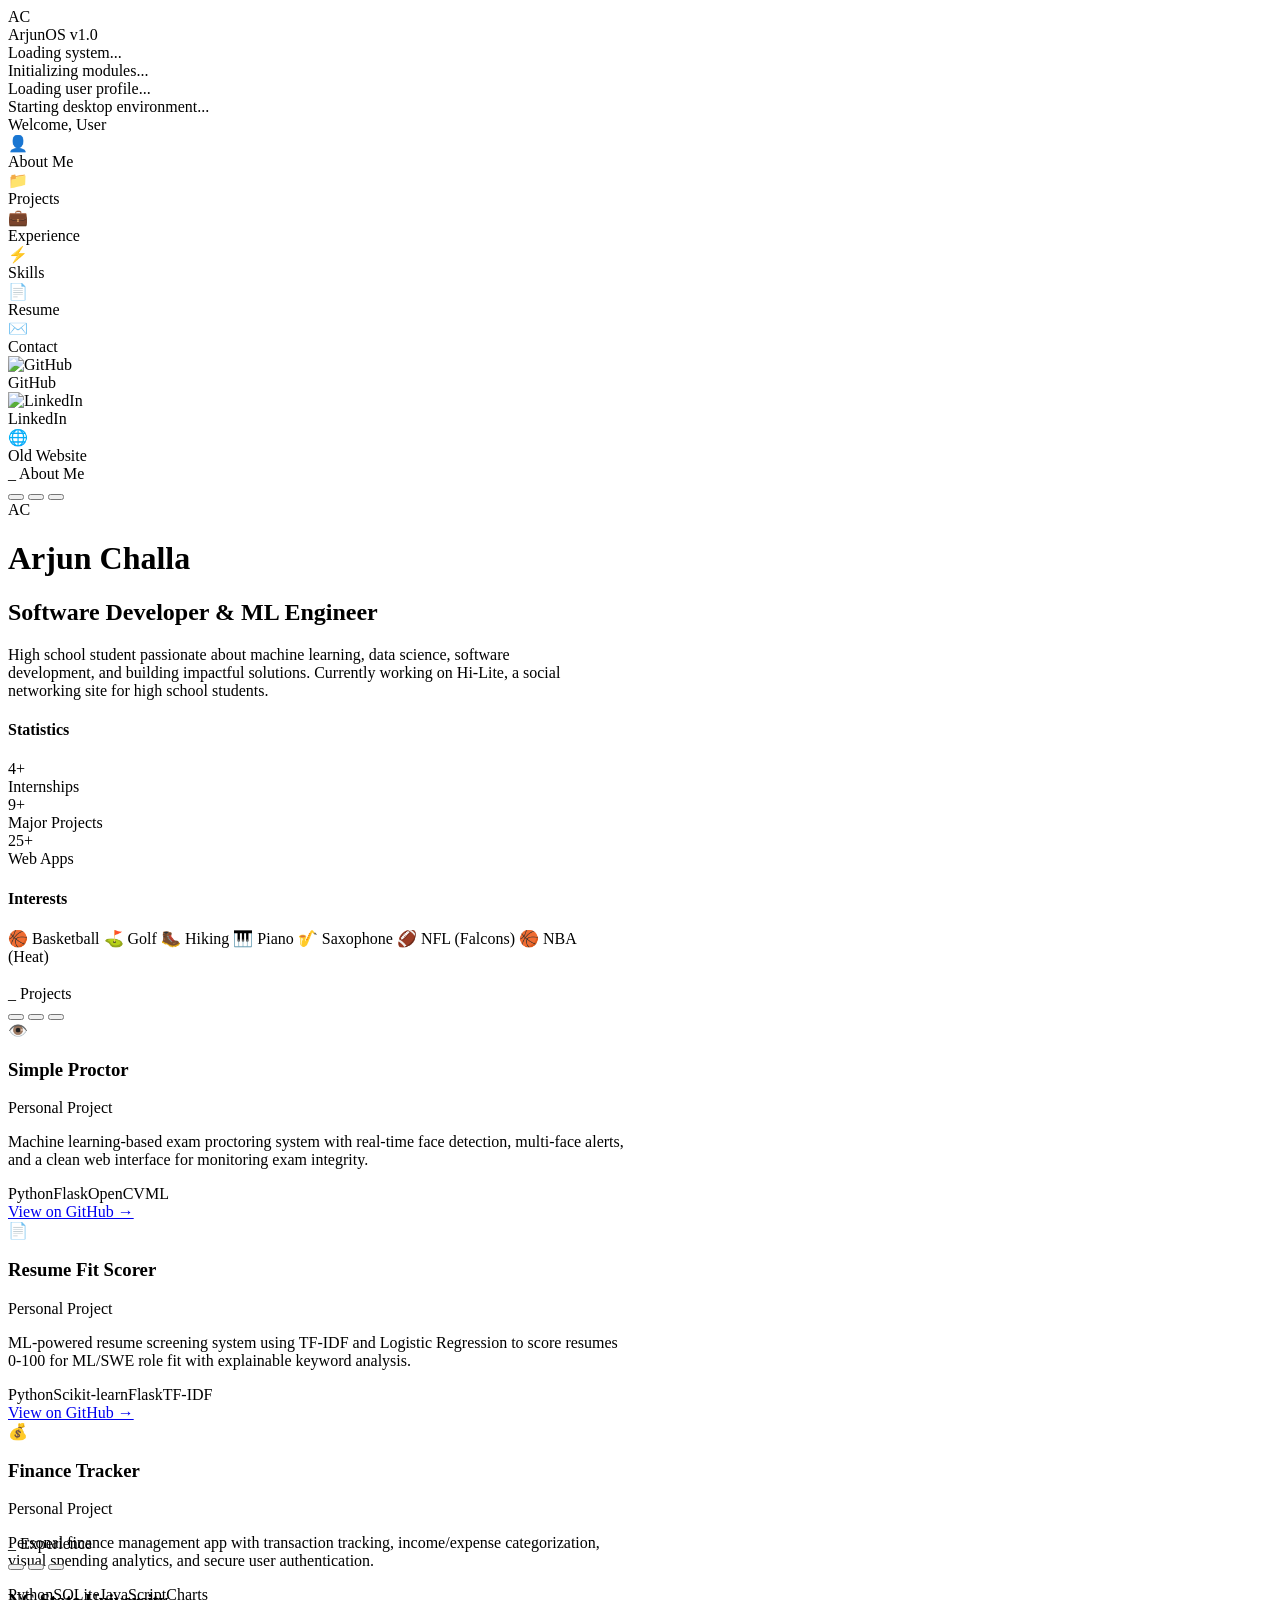
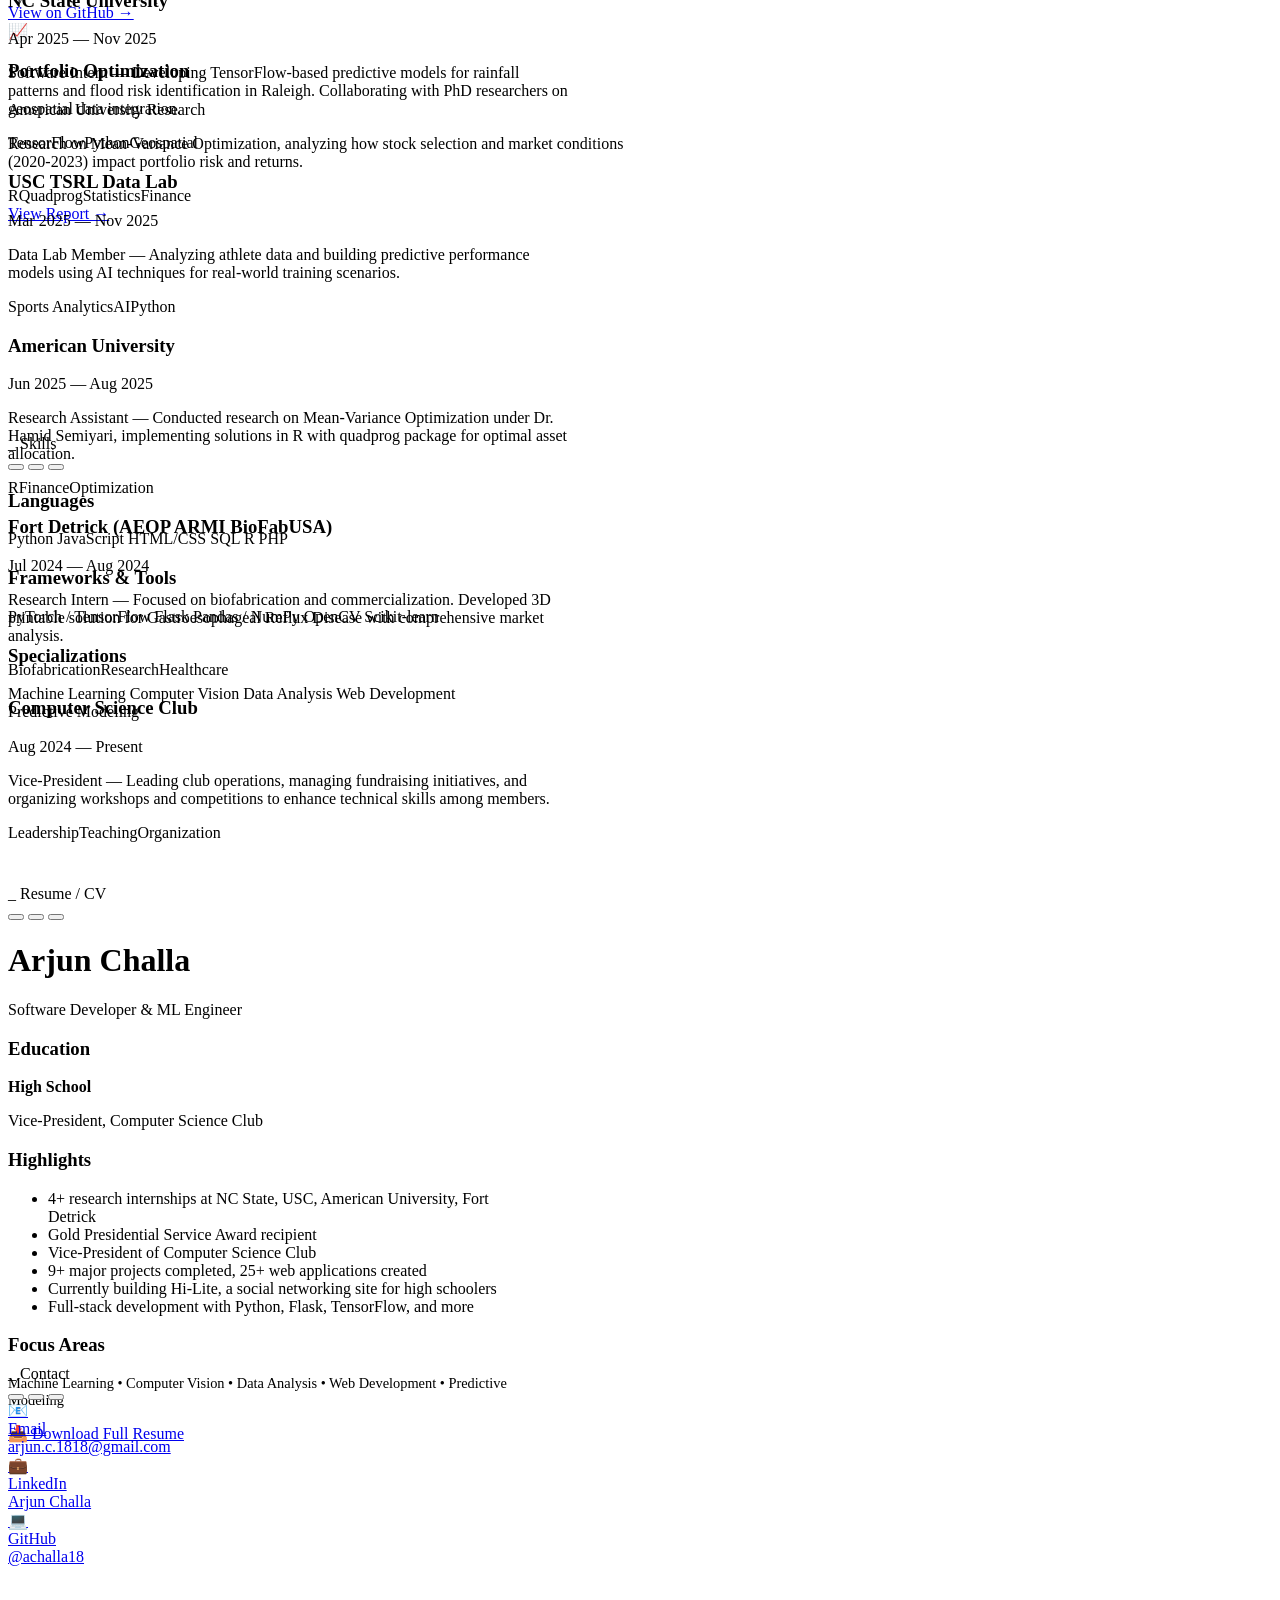
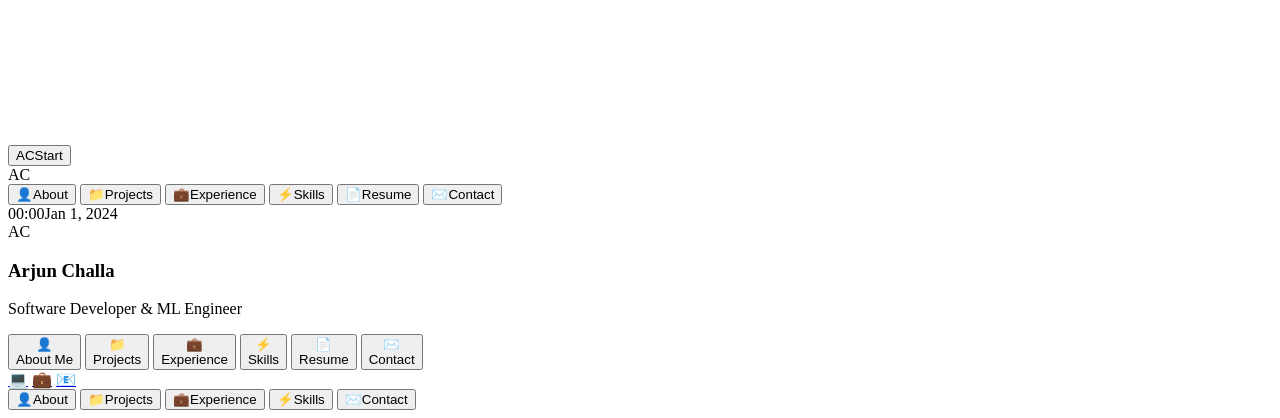
==== commit fc010bea: "Update and rename index (4).html to index.html" ====
--- a/index.html
+++ b/index.html
@@ -3,1772 +3,347 @@
 <head>
     <meta charset="UTF-8">
     <meta name="viewport" content="width=device-width, initial-scale=1.0">
-    <title>Arjun Challa — Developer & Researcher</title>
+    <title>Arjun Challa — Machine Learning Research & Product Development</title>
     <link rel="preconnect" href="https://fonts.googleapis.com">
     <link rel="preconnect" href="https://fonts.gstatic.com" crossorigin>
-    <link href="https://fonts.googleapis.com/css2?family=Libre+Baskerville:ital,wght@0,400;0,700;1,400&family=IBM+Plex+Mono:wght@400;500;600&family=Sora:wght@300;400;500;600;700&display=swap" rel="stylesheet">
-    <style>
-        * {
-            margin: 0;
-            padding: 0;
-            box-sizing: border-box;
-        }
-
-        :root {
-            --snow: #FAFAFA;
-            --snow-warm: #F5F3F0;
-            --ink: #111111;
-            --ink-light: #2D2D2D;
-            --ink-muted: #666666;
-            --rust: #C44536;
-            --rust-light: #E85D4C;
-            --rust-glow: rgba(196, 69, 54, 0.12);
-            --teal: #2A6B6B;
-            --border: #E0DDD8;
-            --border-dark: #3A3A3A;
-            
-            --font-display: 'Libre Baskerville', Georgia, serif;
-            --font-mono: 'IBM Plex Mono', monospace;
-            --font-body: 'Sora', -apple-system, sans-serif;
-            
-            --ease-out-expo: cubic-bezier(0.16, 1, 0.3, 1);
-            --ease-in-out: cubic-bezier(0.65, 0, 0.35, 1);
-        }
-
-        html {
-            scroll-behavior: smooth;
-        }
-
-        body {
-            font-family: var(--font-body);
-            background: var(--snow);
-            color: var(--ink);
-            line-height: 1.6;
-            overflow-x: hidden;
-            cursor: none;
-        }
-
-        /* Custom Cursor */
-        .cursor {
-            width: 24px;
-            height: 24px;
-            border: 2px solid var(--rust);
-            border-radius: 50%;
-            position: fixed;
-            pointer-events: none;
-            z-index: 9999;
-            transition: transform 0.2s var(--ease-out-expo), 
-                        opacity 0.2s ease,
-                        background 0.25s ease,
-                        border-color 0.25s ease;
-            transform: translate(-50%, -50%);
-        }
-
-        .cursor.hover {
-            transform: translate(-50%, -50%) scale(1.6);
-            background: var(--rust-glow);
-            border-color: var(--rust-light);
-        }
-
-        .cursor-dot {
-            width: 5px;
-            height: 5px;
-            background: var(--rust);
-            border-radius: 50%;
-            position: fixed;
-            pointer-events: none;
-            z-index: 9999;
-            transform: translate(-50%, -50%);
-            transition: transform 0.1s ease;
-        }
-
-        ::selection {
-            background: var(--rust);
-            color: var(--snow);
-        }
-
-        /* Noise Texture Overlay */
-        .noise {
-            position: fixed;
-            top: 0;
-            left: 0;
-            width: 100%;
-            height: 100%;
-            pointer-events: none;
-            z-index: 9998;
-            opacity: 0.035;
-            background-image: url("data:image/svg+xml,%3Csvg viewBox='0 0 256 256' xmlns='http://www.w3.org/2000/svg'%3E%3Cfilter id='noise'%3E%3CfeTurbulence type='fractalNoise' baseFrequency='0.8' numOctaves='4' stitchTiles='stitch'/%3E%3C/filter%3E%3Crect width='100%25' height='100%25' filter='url(%23noise)'/%3E%3C/svg%3E");
-        }
-
-        /* ===== NAVIGATION ===== */
-        nav {
-            position: fixed;
-            top: 0;
-            left: 0;
-            right: 0;
-            z-index: 1000;
-            padding: 1.5rem 5%;
-            display: flex;
-            justify-content: space-between;
-            align-items: center;
-            background: rgba(250, 250, 250, 0.95);
-            backdrop-filter: blur(20px);
-            border-bottom: 1px solid var(--border);
-            transition: all 0.4s var(--ease-out-expo);
-        }
-
-        nav.scrolled {
-            padding: 1rem 5%;
-            background: rgba(250, 250, 250, 0.98);
-            box-shadow: 0 4px 20px rgba(0, 0, 0, 0.06);
-        }
-
-        .nav-logo {
-            font-family: var(--font-display);
-            font-size: 1.4rem;
-            font-weight: 700;
-            color: var(--ink);
-            text-decoration: none;
-            letter-spacing: -0.02em;
-        }
-
-        .nav-links {
-            display: flex;
-            gap: 2rem;
-            list-style: none;
-        }
-
-        .nav-links a {
-            font-family: var(--font-mono);
-            font-size: 0.7rem;
-            text-transform: uppercase;
-            letter-spacing: 0.12em;
-            color: var(--ink-muted);
-            text-decoration: none;
-            position: relative;
-            padding: 0.5rem 0;
-            transition: color 0.3s ease;
-        }
-
-        .nav-links a::before {
-            content: '';
-            position: absolute;
-            bottom: 0;
-            left: 0;
-            width: 100%;
-            height: 2px;
-            background: var(--rust);
-            transform: scaleX(0);
-            transform-origin: right;
-            transition: transform 0.4s var(--ease-out-expo);
-        }
-
-        .nav-links a:hover {
-            color: var(--ink);
-        }
-
-        .nav-links a:hover::before {
-            transform: scaleX(1);
-            transform-origin: left;
-        }
-
-        .nav-resume {
-            font-family: var(--font-mono);
-            font-size: 0.7rem;
-            text-transform: uppercase;
-            letter-spacing: 0.12em;
-            color: var(--snow);
-            background: var(--ink);
-            text-decoration: none;
-            padding: 0.8rem 1.6rem;
-            border-radius: 2px;
-            transition: all 0.3s ease;
-        }
-
-        .nav-resume:hover {
-            background: var(--rust);
-        }
-
-        /* ===== HERO SECTION ===== */
-        .hero {
-            min-height: 100vh;
-            display: grid;
-            grid-template-columns: 1.3fr 1fr;
-            position: relative;
-            overflow: hidden;
-        }
-
-        .hero-left {
-            display: flex;
-            flex-direction: column;
-            justify-content: center;
-            padding: 9rem 5% 8rem 8%;
-            position: relative;
-        }
-
-        .hero-badge {
-            display: inline-flex;
-            align-items: center;
-            gap: 1rem;
-            font-family: var(--font-mono);
-            font-size: 0.65rem;
-            text-transform: uppercase;
-            letter-spacing: 0.2em;
-            color: var(--rust);
-            margin-bottom: 2rem;
-            opacity: 0;
-            transform: translateY(20px);
-            animation: fadeUp 0.8s var(--ease-out-expo) forwards 0.2s;
-        }
-
-        .hero-badge::before {
-            content: '';
-            width: 50px;
-            height: 2px;
-            background: var(--rust);
-        }
-
-        .hero-name {
-            font-family: var(--font-display);
-            font-size: clamp(2.8rem, 6vw, 4.8rem);
-            font-weight: 400;
-            color: var(--ink);
-            line-height: 1.1;
-            margin-bottom: 2rem;
-            letter-spacing: -0.02em;
-            opacity: 0;
-            transform: translateY(40px);
-            animation: fadeUp 1s var(--ease-out-expo) forwards 0.4s;
-        }
-
-        .hero-name .line {
-            display: block;
-            overflow: hidden;
-        }
-
-        .hero-name em {
-            font-style: italic;
-            color: var(--rust);
-        }
-
-        .hero-tagline {
-            font-size: 1.1rem;
-            font-weight: 300;
-            color: var(--ink-muted);
-            max-width: 520px;
-            line-height: 1.9;
-            opacity: 0;
-            transform: translateY(30px);
-            animation: fadeUp 0.8s var(--ease-out-expo) forwards 0.6s;
-        }
-
-        .hero-cta {
-            margin-top: 3rem;
-            display: flex;
-            gap: 1.25rem;
-            opacity: 0;
-            transform: translateY(30px);
-            animation: fadeUp 0.8s var(--ease-out-expo) forwards 0.8s;
-        }
-
-        .btn {
-            font-family: var(--font-mono);
-            font-size: 0.65rem;
-            text-transform: uppercase;
-            letter-spacing: 0.15em;
-            padding: 1.1rem 2.2rem;
-            text-decoration: none;
-            transition: all 0.4s var(--ease-out-expo);
-            position: relative;
-            overflow: hidden;
-            border-radius: 2px;
-        }
-
-        .btn-primary {
-            background: var(--rust);
-            color: var(--snow);
-            border: none;
-        }
-
-        .btn-primary:hover {
-            background: var(--rust-light);
-            transform: translateY(-2px);
-            box-shadow: 0 10px 30px var(--rust-glow);
-        }
-
-        .btn-outline {
-            background: transparent;
-            color: var(--ink);
-            border: 1.5px solid var(--border);
-        }
-
-        .btn-outline:hover {
-            border-color: var(--ink);
-            background: var(--ink);
-            color: var(--snow);
-        }
-
-        .hero-right {
-            background: var(--ink);
-            display: flex;
-            flex-direction: column;
-            justify-content: center;
-            padding: 8rem 6%;
-            position: relative;
-            overflow: hidden;
-        }
-
-        .hero-right::before {
-            content: '';
-            position: absolute;
-            top: -30%;
-            right: -30%;
-            width: 80%;
-            height: 80%;
-            background: radial-gradient(circle, var(--rust-glow) 0%, transparent 60%);
-            opacity: 0.6;
-        }
-
-        .hero-right::after {
-            content: '';
-            position: absolute;
-            bottom: -20%;
-            left: -20%;
-            width: 60%;
-            height: 60%;
-            background: radial-gradient(circle, rgba(42, 107, 107, 0.1) 0%, transparent 60%);
-        }
-
-        .hero-visual {
-            position: relative;
-            z-index: 1;
-        }
-
-        .hero-stats {
-            display: grid;
-            grid-template-columns: 1fr 1fr;
-            gap: 3rem;
-        }
-
-        .stat {
-            position: relative;
-            padding-left: 1.5rem;
-            border-left: 2px solid var(--border-dark);
-            opacity: 0;
-            transform: translateY(30px);
-        }
-
-        .stat:nth-child(1) { animation: fadeUp 0.8s var(--ease-out-expo) forwards 0.6s; }
-        .stat:nth-child(2) { animation: fadeUp 0.8s var(--ease-out-expo) forwards 0.7s; }
-        .stat:nth-child(3) { animation: fadeUp 0.8s var(--ease-out-expo) forwards 0.8s; }
-        .stat:nth-child(4) { animation: fadeUp 0.8s var(--ease-out-expo) forwards 0.9s; }
-
-        .stat-number {
-            font-family: var(--font-display);
-            font-size: 3.5rem;
-            font-weight: 400;
-            color: var(--snow);
-            line-height: 1;
-            margin-bottom: 0.75rem;
-        }
-
-        .stat-label {
-            font-family: var(--font-mono);
-            font-size: 0.6rem;
-            text-transform: uppercase;
-            letter-spacing: 0.15em;
-            color: var(--ink-muted);
-        }
-
-        .hero-scroll {
-            position: absolute;
-            bottom: 4rem;
-            left: 8%;
-            display: flex;
-            align-items: center;
-            gap: 1.5rem;
-            opacity: 0;
-            animation: fadeIn 1s ease forwards 1.2s;
-        }
-
-        .scroll-line {
-            width: 50px;
-            height: 2px;
-            background: var(--border);
-            position: relative;
-            overflow: hidden;
-        }
-
-        .scroll-line::after {
-            content: '';
-            position: absolute;
-            top: 0;
-            left: -100%;
-            width: 100%;
-            height: 100%;
-            background: var(--rust);
-            animation: scrollLine 2s ease infinite;
-        }
-
-        .hero-scroll span {
-            font-family: var(--font-mono);
-            font-size: 0.6rem;
-            text-transform: uppercase;
-            letter-spacing: 0.2em;
-            color: var(--ink-muted);
-        }
-
-        /* ===== ABOUT SECTION ===== */
-        .about {
-            padding: 12rem 8%;
-            display: grid;
-            grid-template-columns: 1fr 1.4fr;
-            gap: 8rem;
-            align-items: center;
-            position: relative;
-        }
-
-        .about::before {
-            content: '';
-            position: absolute;
-            top: 0;
-            left: 50%;
-            transform: translateX(-50%);
-            width: 1px;
-            height: 80px;
-            background: linear-gradient(to bottom, var(--rust), transparent);
-        }
-
-        .section-label {
-            font-family: var(--font-mono);
-            font-size: 0.6rem;
-            text-transform: uppercase;
-            letter-spacing: 0.25em;
-            color: var(--rust);
-            margin-bottom: 1.5rem;
-            display: flex;
-            align-items: center;
-            gap: 1rem;
-        }
-
-        .section-label::before {
-            content: '';
-            width: 24px;
-            height: 2px;
-            background: var(--rust);
-        }
-
-        .about-left {
-            position: relative;
-        }
-
-        .about-title {
-            font-family: var(--font-display);
-            font-size: clamp(2rem, 3.5vw, 2.8rem);
-            font-weight: 400;
-            line-height: 1.3;
-            margin-bottom: 2rem;
-        }
-
-        .about-title em {
-            font-style: italic;
-            color: var(--rust);
-        }
-
-        .about-image {
-            width: 100%;
-            aspect-ratio: 1/1;
-            background: linear-gradient(145deg, var(--snow-warm), var(--border));
-            position: relative;
-            overflow: hidden;
-            margin-top: 2.5rem;
-            border-radius: 4px;
-        }
-
-        .about-image::before {
-            content: 'AC';
-            position: absolute;
-            top: 50%;
-            left: 50%;
-            transform: translate(-50%, -50%);
-            font-family: var(--font-display);
-            font-size: 8rem;
-            font-weight: 700;
-            color: var(--ink);
-            opacity: 0.04;
-        }
-
-        .about-image-accent {
-            position: absolute;
-            top: -1rem;
-            right: -1rem;
-            width: 100%;
-            height: 100%;
-            border: 2px solid var(--rust);
-            border-radius: 4px;
-            z-index: -1;
-        }
-
-        .about-content {
-            padding-top: 1rem;
-        }
-
-        .about-text {
-            font-size: 1.1rem;
-            font-weight: 300;
-            line-height: 2;
-            color: var(--ink-light);
-        }
-
-        .about-text p {
-            margin-bottom: 1.75rem;
-        }
-
-        .about-highlight {
-            background: linear-gradient(120deg, var(--rust-glow) 0%, transparent 100%);
-            padding: 2rem;
-            border-left: 3px solid var(--rust);
-            margin: 2.5rem 0;
-            border-radius: 0 4px 4px 0;
-        }
-
-        .about-highlight p {
-            font-family: var(--font-display);
-            font-style: italic;
-            font-size: 1.15rem;
-            color: var(--ink);
-            margin: 0;
-            line-height: 1.7;
-        }
-
-        /* ===== SKILLS SECTION ===== */
-        .skills {
-            background: var(--ink);
-            padding: 10rem 8%;
-            position: relative;
-            overflow: hidden;
-        }
-
-        .skills::before {
-            content: 'EXPERTISE';
-            position: absolute;
-            top: 50%;
-            left: 50%;
-            transform: translate(-50%, -50%) rotate(-5deg);
-            font-family: var(--font-display);
-            font-size: 18vw;
-            font-weight: 700;
-            color: var(--snow);
-            opacity: 0.015;
-            white-space: nowrap;
-            pointer-events: none;
-        }
-
-        .skills-header {
-            display: flex;
-            justify-content: space-between;
-            align-items: end;
-            margin-bottom: 5rem;
-            position: relative;
-            z-index: 1;
-        }
-
-        .skills-title {
-            font-family: var(--font-display);
-            font-size: clamp(2.2rem, 4.5vw, 3.5rem);
-            font-weight: 400;
-            color: var(--snow);
-        }
-
-        .skills-title em {
-            font-style: italic;
-            color: var(--rust-light);
-        }
-
-        .skills-grid {
-            display: grid;
-            grid-template-columns: repeat(3, 1fr);
-            gap: 1.5rem;
-            position: relative;
-            z-index: 1;
-        }
-
-        .skill-card {
-            background: rgba(255, 255, 255, 0.03);
-            border: 1px solid rgba(255, 255, 255, 0.06);
-            padding: 2.5rem;
-            transition: all 0.5s var(--ease-out-expo);
-            position: relative;
-            overflow: hidden;
-            border-radius: 4px;
-        }
-
-        .skill-card::before {
-            content: '';
-            position: absolute;
-            top: 0;
-            left: 0;
-            width: 100%;
-            height: 100%;
-            background: linear-gradient(135deg, var(--rust-glow), transparent);
-            opacity: 0;
-            transition: opacity 0.5s ease;
-        }
-
-        .skill-card:hover::before {
-            opacity: 1;
-        }
-
-        .skill-card:hover {
-            transform: translateY(-8px);
-            border-color: var(--rust);
-            box-shadow: 0 20px 40px rgba(196, 69, 54, 0.1);
-        }
-
-        .skill-number {
-            font-family: var(--font-display);
-            font-size: 2rem;
-            font-style: italic;
-            color: var(--rust);
-            opacity: 0.5;
-            margin-bottom: 1.5rem;
-        }
-
-        .skill-name {
-            font-family: var(--font-display);
-            font-size: 1.3rem;
-            color: var(--snow);
-            margin-bottom: 1.5rem;
-        }
-
-        .skill-list {
-            list-style: none;
-        }
-
-        .skill-list li {
-            font-family: var(--font-mono);
-            font-size: 0.7rem;
-            text-transform: uppercase;
-            letter-spacing: 0.08em;
-            color: rgba(255, 255, 255, 0.45);
-            padding: 0.7rem 0;
-            border-bottom: 1px solid rgba(255, 255, 255, 0.06);
-            transition: all 0.3s ease;
-        }
-
-        .skill-list li:hover {
-            color: var(--rust-light);
-            padding-left: 0.75rem;
-        }
-
-        .skill-list li:last-child {
-            border-bottom: none;
-        }
-
-        /* ===== EXPERIENCE SECTION ===== */
-        .experience {
-            padding: 12rem 8%;
-        }
-
-        .experience-header {
-            margin-bottom: 5rem;
-        }
-
-        .experience-title {
-            font-family: var(--font-display);
-            font-size: clamp(2.2rem, 4.5vw, 3.5rem);
-            font-weight: 400;
-        }
-
-        .experience-title em {
-            font-style: italic;
-            color: var(--rust);
-        }
-
-        .experience-list {
-            border-top: 1px solid var(--border);
-        }
-
-        .experience-item {
-            display: grid;
-            grid-template-columns: 160px 1fr 60px;
-            gap: 3rem;
-            padding: 3rem 0;
-            border-bottom: 1px solid var(--border);
-            transition: all 0.5s var(--ease-out-expo);
-            position: relative;
-        }
-
-        .experience-item::before {
-            content: '';
-            position: absolute;
-            left: 0;
-            top: 0;
-            width: 0;
-            height: 100%;
-            background: linear-gradient(90deg, var(--rust-glow), transparent);
-            transition: width 0.5s var(--ease-out-expo);
-        }
-
-        .experience-item:hover::before {
-            width: 100%;
-        }
-
-        .experience-item:hover {
-            padding-left: 1.5rem;
-        }
-
-        .experience-date {
-            font-family: var(--font-mono);
-            font-size: 0.65rem;
-            text-transform: uppercase;
-            letter-spacing: 0.08em;
-            color: var(--ink-muted);
-            position: relative;
-            z-index: 1;
-        }
-
-        .experience-content {
-            position: relative;
-            z-index: 1;
-        }
-
-        .experience-content h3 {
-            font-family: var(--font-display);
-            font-size: 1.5rem;
-            font-weight: 400;
-            margin-bottom: 0.4rem;
-        }
-
-        .experience-content h4 {
-            font-family: var(--font-mono);
-            font-size: 0.65rem;
-            text-transform: uppercase;
-            letter-spacing: 0.12em;
-            color: var(--rust);
-            margin-bottom: 0.9rem;
-        }
-
-        .experience-content p {
-            color: var(--ink-muted);
-            line-height: 1.8;
-            font-weight: 300;
-            font-size: 0.95rem;
-        }
-
-        .experience-index {
-            font-family: var(--font-display);
-            font-size: 2rem;
-            font-style: italic;
-            color: var(--border);
-            text-align: right;
-            transition: color 0.4s ease;
-            position: relative;
-            z-index: 1;
-        }
-
-        .experience-item:hover .experience-index {
-            color: var(--rust);
-        }
-
-        /* ===== PROJECTS SECTION ===== */
-        .projects {
-            background: var(--snow-warm);
-            padding: 10rem 8%;
-            position: relative;
-            overflow: hidden;
-        }
-
-        .projects::before {
-            content: '';
-            position: absolute;
-            top: 0;
-            left: 0;
-            width: 100%;
-            height: 1px;
-            background: linear-gradient(90deg, transparent, var(--border), transparent);
-        }
-
-        .projects-header {
-            margin-bottom: 5rem;
-            display: flex;
-            justify-content: space-between;
-            align-items: end;
-        }
-
-        .projects-title {
-            font-family: var(--font-display);
-            font-size: clamp(2.2rem, 4.5vw, 3.5rem);
-            font-weight: 400;
-        }
-
-        .projects-title em {
-            font-style: italic;
-            color: var(--rust);
-        }
-
-        .projects-grid {
-            display: grid;
-            grid-template-columns: repeat(2, 1fr);
-            gap: 2rem;
-        }
-
-        .project-card {
-            background: var(--snow);
-            border: 1px solid var(--border);
-            transition: all 0.5s var(--ease-out-expo);
-            position: relative;
-            overflow: hidden;
-            border-radius: 6px;
-        }
-
-        .project-card::before {
-            content: '';
-            position: absolute;
-            top: 0;
-            left: 0;
-            width: 100%;
-            height: 3px;
-            background: var(--rust);
-            transform: scaleX(0);
-            transform-origin: left;
-            transition: transform 0.5s var(--ease-out-expo);
-        }
-
-        .project-card:hover::before {
-            transform: scaleX(1);
-        }
-
-        .project-card:hover {
-            transform: translateY(-12px);
-            box-shadow: 0 30px 60px rgba(0,0,0,0.1);
-            border-color: transparent;
-        }
-
-        .project-image {
-            height: 220px;
-            background: linear-gradient(145deg, var(--snow-warm), var(--border));
-            display: flex;
-            align-items: center;
-            justify-content: center;
-            position: relative;
-            overflow: hidden;
-        }
-
-        .project-image::after {
-            content: '';
-            position: absolute;
-            top: 0;
-            left: 0;
-            width: 100%;
-            height: 100%;
-            background: var(--ink);
-            opacity: 0;
-            transition: opacity 0.5s ease;
-        }
-
-        .project-card:hover .project-image::after {
-            opacity: 0.02;
-        }
-
-        .project-image-icon {
-            width: 70px;
-            height: 70px;
-            border: 2px solid var(--ink);
-            border-radius: 50%;
-            display: flex;
-            align-items: center;
-            justify-content: center;
-            opacity: 0.08;
-            transition: all 0.5s var(--ease-out-expo);
-        }
-
-        .project-card:hover .project-image-icon {
-            opacity: 0.15;
-            transform: scale(1.15);
-            border-color: var(--rust);
-        }
-
-        .project-image-icon svg {
-            width: 28px;
-            height: 28px;
-        }
-
-        .project-body {
-            padding: 2rem;
-        }
-
-        .project-tags {
-            display: flex;
-            flex-wrap: wrap;
-            gap: 0.4rem;
-            margin-bottom: 1rem;
-        }
-
-        .project-tag {
-            font-family: var(--font-mono);
-            font-size: 0.55rem;
-            text-transform: uppercase;
-            letter-spacing: 0.08em;
-            padding: 0.35rem 0.7rem;
-            background: var(--snow-warm);
-            border: 1px solid var(--border);
-            color: var(--ink-muted);
-            border-radius: 3px;
-            transition: all 0.3s ease;
-        }
-
-        .project-card:hover .project-tag {
-            border-color: var(--rust);
-            color: var(--rust);
-        }
-
-        .project-name {
-            font-family: var(--font-display);
-            font-size: 1.35rem;
-            font-weight: 400;
-            margin-bottom: 0.8rem;
-        }
-
-        .project-desc {
-            font-size: 0.9rem;
-            font-weight: 300;
-            color: var(--ink-muted);
-            line-height: 1.75;
-            margin-bottom: 1.5rem;
-        }
-
-        .project-link {
-            font-family: var(--font-mono);
-            font-size: 0.6rem;
-            text-transform: uppercase;
-            letter-spacing: 0.15em;
-            color: var(--rust);
-            text-decoration: none;
-            display: inline-flex;
-            align-items: center;
-            gap: 0.6rem;
-            transition: gap 0.3s var(--ease-out-expo);
-        }
-
-        .project-link:hover {
-            gap: 1rem;
-        }
-
-        .project-link svg {
-            width: 14px;
-            height: 14px;
-            transition: transform 0.3s ease;
-        }
-
-        .project-link:hover svg {
-            transform: translateX(4px);
-        }
-
-        /* ===== BEYOND SECTION ===== */
-        .beyond {
-            padding: 10rem 8%;
-        }
-
-        .beyond-header {
-            margin-bottom: 4rem;
-        }
-
-        .beyond-title {
-            font-family: var(--font-display);
-            font-size: clamp(2.2rem, 4.5vw, 3.5rem);
-            font-weight: 400;
-        }
-
-        .beyond-title em {
-            font-style: italic;
-            color: var(--rust);
-        }
-
-        .beyond-grid {
-            display: grid;
-            grid-template-columns: repeat(3, 1fr);
-            gap: 2rem;
-        }
-
-        .beyond-card {
-            padding: 2.5rem;
-            border: 1px solid var(--border);
-            transition: all 0.4s var(--ease-out-expo);
-            position: relative;
-            overflow: hidden;
-            border-radius: 6px;
-        }
-
-        .beyond-card::before {
-            content: '';
-            position: absolute;
-            bottom: 0;
-            left: 0;
-            width: 100%;
-            height: 3px;
-            background: var(--rust);
-            transform: scaleX(0);
-            transform-origin: left;
-            transition: transform 0.4s var(--ease-out-expo);
-        }
-
-        .beyond-card:hover::before {
-            transform: scaleX(1);
-        }
-
-        .beyond-card:hover {
-            transform: translateY(-6px);
-            border-color: var(--ink-light);
-            box-shadow: 0 20px 40px rgba(0,0,0,0.05);
-        }
-
-        .beyond-icon {
-            font-size: 2.2rem;
-            margin-bottom: 1.25rem;
-            filter: grayscale(15%);
-            transition: all 0.3s ease;
-        }
-
-        .beyond-card:hover .beyond-icon {
-            filter: grayscale(0%);
-            transform: scale(1.15);
-        }
-
-        .beyond-card h3 {
-            font-family: var(--font-display);
-            font-size: 1.25rem;
-            margin-bottom: 0.8rem;
-        }
-
-        .beyond-card p {
-            font-size: 0.9rem;
-            font-weight: 300;
-            color: var(--ink-muted);
-            line-height: 1.75;
-        }
-
-        /* ===== CONTACT SECTION ===== */
-        .contact {
-            background: var(--ink);
-            padding: 10rem 8%;
-            text-align: center;
-            position: relative;
-            overflow: hidden;
-        }
-
-        .contact::before {
-            content: '';
-            position: absolute;
-            top: 0;
-            left: 50%;
-            transform: translateX(-50%);
-            width: 2px;
-            height: 80px;
-            background: linear-gradient(to bottom, var(--rust), transparent);
-        }
-
-        .contact-eyebrow {
-            font-family: var(--font-mono);
-            font-size: 0.6rem;
-            text-transform: uppercase;
-            letter-spacing: 0.25em;
-            color: var(--rust-light);
-            margin-bottom: 1.5rem;
-        }
-
-        .contact-title {
-            font-family: var(--font-display);
-            font-size: clamp(2.2rem, 6vw, 4rem);
-            font-weight: 400;
-            color: var(--snow);
-            margin-bottom: 3.5rem;
-        }
-
-        .contact-title em {
-            font-style: italic;
-            color: var(--rust-light);
-        }
-
-        .contact-links {
-            display: flex;
-            justify-content: center;
-            gap: 4rem;
-            flex-wrap: wrap;
-        }
-
-        .contact-link {
-            text-decoration: none;
-            transition: all 0.4s var(--ease-out-expo);
-        }
-
-        .contact-link:hover {
-            transform: translateY(-5px);
-        }
-
-        .contact-link-label {
-            font-family: var(--font-mono);
-            font-size: 0.55rem;
-            text-transform: uppercase;
-            letter-spacing: 0.15em;
-            color: var(--ink-muted);
-            display: block;
-            margin-bottom: 0.4rem;
-        }
-
-        .contact-link-value {
-            font-family: var(--font-display);
-            font-size: 1.1rem;
-            color: var(--snow);
-            transition: color 0.3s ease;
-        }
-
-        .contact-link:hover .contact-link-value {
-            color: var(--rust-light);
-        }
-
-        /* ===== FOOTER ===== */
-        footer {
-            background: var(--ink);
-            padding: 2.5rem 8%;
-            border-top: 1px solid rgba(255, 255, 255, 0.06);
-        }
-
-        .footer-main {
-            display: flex;
-            justify-content: space-between;
-            align-items: center;
-            margin-bottom: 1.5rem;
-        }
-
-        .footer-text {
-            font-family: var(--font-mono);
-            font-size: 0.6rem;
-            text-transform: uppercase;
-            letter-spacing: 0.12em;
-            color: var(--ink-muted);
-        }
-
-        .footer-links {
-            display: flex;
-            gap: 2rem;
-        }
-
-        .footer-links a {
-            font-family: var(--font-mono);
-            font-size: 0.6rem;
-            text-transform: uppercase;
-            letter-spacing: 0.12em;
-            color: var(--ink-muted);
-            text-decoration: none;
-            transition: color 0.3s ease;
-        }
-
-        .footer-links a:hover {
-            color: var(--snow);
-        }
-
-        .footer-source {
-            text-align: center;
-            padding-top: 1.5rem;
-            border-top: 1px solid rgba(255, 255, 255, 0.04);
-        }
-
-        .footer-source a {
-            font-family: var(--font-mono);
-            font-size: 0.6rem;
-            text-transform: uppercase;
-            letter-spacing: 0.12em;
-            color: var(--rust);
-            text-decoration: none;
-            transition: all 0.3s ease;
-            display: inline-flex;
-            align-items: center;
-            gap: 0.5rem;
-        }
-
-        .footer-source a:hover {
-            color: var(--rust-light);
-            gap: 0.75rem;
-        }
-
-        .footer-source a svg {
-            width: 14px;
-            height: 14px;
-        }
-
-        /* ===== ANIMATIONS ===== */
-        @keyframes fadeUp {
-            to {
-                opacity: 1;
-                transform: translateY(0);
-            }
-        }
-
-        @keyframes fadeIn {
-            to {
-                opacity: 1;
-            }
-        }
-
-        @keyframes scrollLine {
-            0% { left: -100%; }
-            100% { left: 100%; }
-        }
-
-        /* ===== SCROLL ANIMATIONS ===== */
-        .reveal {
-            opacity: 0;
-            transform: translateY(40px);
-            transition: all 0.8s var(--ease-out-expo);
-        }
-
-        .reveal.visible {
-            opacity: 1;
-            transform: translateY(0);
-        }
-
-        .reveal-delay-1 { transition-delay: 0.1s; }
-        .reveal-delay-2 { transition-delay: 0.2s; }
-        .reveal-delay-3 { transition-delay: 0.3s; }
-        .reveal-delay-4 { transition-delay: 0.4s; }
-
-        /* ===== RESPONSIVE ===== */
-        @media (max-width: 1200px) {
-            .projects-grid {
-                grid-template-columns: repeat(2, 1fr);
-            }
-        }
-
-        @media (max-width: 1024px) {
-            body {
-                cursor: auto;
-            }
-
-            .cursor, .cursor-dot {
-                display: none;
-            }
-
-            .hero {
-                grid-template-columns: 1fr;
-            }
-
-            .hero-left {
-                min-height: 75vh;
-                padding: 10rem 6% 5rem;
-            }
-
-            .hero-right {
-                padding: 4rem 6%;
-            }
-
-            .about {
-                grid-template-columns: 1fr;
-                gap: 4rem;
-            }
-
-            .skills-grid {
-                grid-template-columns: 1fr;
-            }
-
-            .experience-item {
-                grid-template-columns: 1fr;
-                gap: 0.75rem;
-            }
-
-            .experience-index {
-                display: none;
-            }
-
-            .projects-grid {
-                grid-template-columns: 1fr;
-            }
-
-            .beyond-grid {
-                grid-template-columns: 1fr;
-            }
-        }
-
-        @media (max-width: 768px) {
-            nav {
-                padding: 1.25rem 5%;
-            }
-
-            .nav-links {
-                display: none;
-            }
-
-            .hero-name {
-                font-size: 2.2rem;
-            }
-
-            .hero-stats {
-                grid-template-columns: 1fr 1fr;
-                gap: 2rem;
-            }
-
-            .stat-number {
-                font-size: 2.5rem;
-            }
-
-            .contact-links {
-                flex-direction: column;
-                gap: 2rem;
-            }
-
-            .footer-main {
-                flex-direction: column;
-                gap: 1.5rem;
-                text-align: center;
-            }
-        }
-    </style>
+    <link href="https://fonts.googleapis.com/css2?family=JetBrains+Mono:wght@400;500;600;700&family=Inter:wght@400;500;600;700;800&display=swap" rel="stylesheet">
+    <link rel="stylesheet" href="styles.css">
 </head>
 <body>
-    <!-- Noise Overlay -->
-    <div class="noise"></div>
-
-    <!-- Custom Cursor -->
-    <div class="cursor"></div>
-    <div class="cursor-dot"></div>
-
-    <!-- Navigation -->
-    <nav id="navbar">
-        <a href="#" class="nav-logo">Arjun Challa</a>
-        <ul class="nav-links">
-            <li><a href="#about">About</a></li>
-            <li><a href="#skills">Skills</a></li>
-            <li><a href="#experience">Experience</a></li>
-            <li><a href="#projects">Projects</a></li>
-            <li><a href="#beyond">Beyond</a></li>
-            <li><a href="#contact">Contact</a></li>
-        </ul>
-        <a href="Arjun_Challa_Resume.pdf" class="nav-resume" target="_blank">Resume</a>
-    </nav>
-
-    <!-- Hero Section -->
-    <section class="hero">
-        <div class="hero-left">
-            <span class="hero-badge">Software Developer & ML Engineer</span>
-            <h1 class="hero-name">
-                <span class="line">Building the</span>
-                <span class="line"><em>future</em> with</span>
-                <span class="line">code & data</span>
-            </h1>
-            <p class="hero-tagline">High school student passionate about machine learning, data science, software development, and building impactful solutions. Currently working on Hi-Lite, a social networking site for high school students.</p>
-            <div class="hero-cta">
-                <a href="#projects" class="btn btn-primary">View Projects</a>
-                <a href="#contact" class="btn btn-outline">Get in Touch</a>
-            </div>
-            <div class="hero-scroll">
-                <div class="scroll-line"></div>
-                <span>Scroll to explore</span>
-            </div>
-        </div>
-        <div class="hero-right">
-            <div class="hero-visual">
-                <div class="hero-stats">
-                    <div class="stat">
-                        <div class="stat-number">4+</div>
-                        <div class="stat-label">Internship Experinces</div>
-                    </div>
-                    <div class="stat">
-                        <div class="stat-number">9+</div>
-                        <div class="stat-label">Major Projects Completed</div>
-                    </div>
-                    <div class="stat">
-                        <div class="stat-number">25+</div>
-                        <div class="stat-label">Web applications Created</div>
-                    </div>
-                    <div class="stat">
-                        <div class="stat-number">1</div>
-                        <div class="stat-label">Gold PSA Award</div>
-                    </div>
-                </div>
-            </div>
-        </div>
-    </section>
-
-    <!-- About Section -->
-    <section id="about" class="about">
-        <div class="about-left">
-            <span class="section-label reveal">About Me</span>
-            <h2 class="about-title reveal">Passionate about building solutions that <em>matter</em></h2>
-            <div class="about-image reveal">
-                <div class="about-image-accent"></div>
-            </div>
-        </div>
-        <div class="about-content">
-            <div class="about-text reveal">
-                <p>High school student passionate about machine learning, data science, software development, and building impactful solutions that bridge technology and real-world problems.</p>
-                
-                <div class="about-highlight">
-                    <p>Currently working on Hi-Lite, a social networking site designed specifically for high school students to showcase their achievements and build meaningful professional connections early in their careers.</p>
-                </div>
-                
-                <p>As Vice-President of my school's Computer Science Club, I lead workshops, organize competitions, and help fellow students discover their passion for technology. My goal is to create tools that make a real difference in people's lives.</p>
-            </div>
-        </div>
-    </section>
-
-    <!-- Skills Section -->
-    <section id="skills" class="skills">
-        <div class="skills-header">
-            <div>
-                <span class="section-label reveal" style="color: var(--rust-light);">Expertise</span>
-                <h2 class="skills-title reveal">Skills & <em>Technologies</em></h2>
-            </div>
-        </div>
-        <div class="skills-grid">
-            <div class="skill-card reveal">
-                <div class="skill-number">01</div>
-                <h3 class="skill-name">Languages</h3>
-                <ul class="skill-list">
-                    <li>Python</li>
-                    <li>JavaScript / HTML / CSS</li>
-                    <li>SQL</li>
-                    <li>R</li>
-                    <li>PHP</li>
-                </ul>
-            </div>
-            <div class="skill-card reveal reveal-delay-1">
-                <div class="skill-number">02</div>
-                <h3 class="skill-name">Frameworks & Tools</h3>
-                <ul class="skill-list">
-                    <li>PyTorch / TensorFlow</li>
-                    <li>Flask</li>
-                    <li>Pandas / NumPy</li>
-                    <li>OpenCV</li>
-                    <li>Scikit-learn</li>
-                </ul>
-            </div>
-            <div class="skill-card reveal reveal-delay-2">
-                <div class="skill-number">03</div>
-                <h3 class="skill-name">Specializations</h3>
-                <ul class="skill-list">
-                    <li>Machine Learning</li>
-                    <li>Computer Vision</li>
-                    <li>Data Analysis</li>
-                    <li>Web Development</li>
-                    <li>Predictive Modeling</li>
-                </ul>
-            </div>
-        </div>
-    </section>
-
-    <!-- Experience Section -->
-    <section id="experience" class="experience">
-        <div class="experience-header reveal">
-            <span class="section-label">Journey</span>
-            <h2 class="experience-title">Professional <em>Experience</em></h2>
-        </div>
-        <div class="experience-list">
-            <div class="experience-item reveal">
-                <div class="experience-date">Apr 2025 — Nov 2025</div>
-                <div class="experience-content">
-                    <h4>NC State University</h4>
-                    <h3>Software Intern</h3>
-                    <p>Developing TensorFlow-based predictive models for rainfall patterns and flood risk identification in Raleigh. Collaborating with PhD researchers on geospatial data integration.</p>
-                </div>
-                <div class="experience-index">01</div>
-            </div>
-            <div class="experience-item reveal">
-                <div class="experience-date">Mar 2025 — Nov 2025</div>
-                <div class="experience-content">
-                    <h4>USC TSRL Data Lab</h4>
-                    <h3>Data Lab Member</h3>
-                    <p>Analyzing athlete data and building predictive performance models using AI techniques for real-world training scenarios.</p>
-                </div>
-                <div class="experience-index">02</div>
-            </div>
-            <div class="experience-item reveal">
-                <div class="experience-date">Jun 2025 — Aug 2025</div>
-                <div class="experience-content">
-                    <h4>American University</h4>
-                    <h3>Research Assistant</h3>
-                    <p>Conducted research on Mean-Variance Optimization under Dr. Hamid Semiyari, implementing solutions in R with quadprog package for optimal asset allocation.</p>
-                </div>
-                <div class="experience-index">03</div>
-            </div>
-            <div class="experience-item reveal">
-                <div class="experience-date">Jul 2024 — Aug 2024</div>
-                <div class="experience-content">
-                    <h4>Fort Detrick (AEOP ARMI BioFabUSA)</h4>
-                    <h3>Research Intern</h3>
-                    <p>Focused on biofabrication and commercialization. Developed 3D printable solution for Gastroesophageal Reflux Disease with comprehensive market analysis.</p>
-                </div>
-                <div class="experience-index">04</div>
-            </div>
-            <div class="experience-item reveal">
-                <div class="experience-date">Aug 2024 — Present</div>
-                <div class="experience-content">
-                    <h4>Computer Science Club</h4>
-                    <h3>Vice-President</h3>
-                    <p>Leading club operations, managing fundraising initiatives, and organizing workshops and competitions to enhance technical skills among members.</p>
-                </div>
-                <div class="experience-index">05</div>
-            </div>
-        </div>
-    </section>
-
-    <!-- Projects Section -->
-    <section id="projects" class="projects">
-        <div class="projects-header">
-            <div>
-                <span class="section-label reveal" style="color: var(--rust);">Portfolio</span>
-                <h2 class="projects-title reveal">Featured <em>Projects</em></h2>
-            </div>
-        </div>
-        <div class="projects-grid">
-            <article class="project-card reveal">
-                <div class="project-image">
-                    <div class="project-image-icon">
-                        <svg viewBox="0 0 24 24" fill="none" stroke="currentColor" stroke-width="1.5">
-                            <path d="M15 12a3 3 0 11-6 0 3 3 0 016 0z"/>
-                            <path d="M2.458 12C3.732 7.943 7.523 5 12 5c4.478 0 8.268 2.943 9.542 7-1.274 4.057-5.064 7-9.542 7-4.477 0-8.268-2.943-9.542-7z"/>
-                        </svg>
-                    </div>
-                </div>
-                <div class="project-body">
-                    <div class="project-tags">
-                        <span class="project-tag">Python</span>
-                        <span class="project-tag">Flask</span>
-                        <span class="project-tag">OpenCV</span>
-                        <span class="project-tag">ML</span>
-                    </div>
-                    <h3 class="project-name">Simple Proctor</h3>
-                    <p class="project-desc">Machine learning-based exam proctoring system with real-time face detection, multi-face alerts, and a clean web interface for monitoring exam integrity.</p>
-                    <a href="https://github.com/achalla18/simple_proctor" class="project-link" target="_blank">
-                        View on GitHub
-                        <svg viewBox="0 0 24 24" fill="none" stroke="currentColor" stroke-width="2">
-                            <path d="M5 12h14M12 5l7 7-7 7"/>
-                        </svg>
+    <!-- Boot Screen -->
+    <div class="boot-screen" id="bootScreen">
+        <div class="boot-logo">AC</div>
+        <div class="boot-version">ArjunOS v1.0</div>
+        <div class="boot-terminal">
+            <div class="boot-line">Loading system...</div>
+            <div class="boot-line">Initializing modules...</div>
+            <div class="boot-line">Loading user profile...</div>
+            <div class="boot-line">Starting desktop environment...</div>
+            <div class="boot-line">Welcome, User<span class="boot-cursor"></span></div>
+        </div>
+    </div>
+
+    <!-- CRT Effect -->
+    <div class="crt-effect" id="crtEffect"></div>
+
+    <!-- Desktop -->
+    <div class="desktop" id="desktop">
+        <div class="bg-effects">
+            <div class="gradient-orb orb-1"></div>
+            <div class="gradient-orb orb-2"></div>
+            <div class="gradient-orb orb-3"></div>
+            <div class="grid-overlay"></div>
+        </div>
+
+        <!-- Desktop Icons -->
+        <div class="desktop-icons">
+            <div class="desktop-icon" data-window="about" style="top:30px;left:40px;"><div class="desktop-icon-img">👤</div><span class="desktop-icon-label">About Me</span></div>
+            <div class="desktop-icon" data-window="projects" style="top:180px;left:50px;"><div class="desktop-icon-img">📁</div><span class="desktop-icon-label">Projects</span></div>
+            <div class="desktop-icon" data-window="experience" style="top:330px;left:35px;"><div class="desktop-icon-img">💼</div><span class="desktop-icon-label">Experience</span></div>
+            <div class="desktop-icon" data-window="skills" style="top:50px;left:180px;"><div class="desktop-icon-img">⚡</div><span class="desktop-icon-label">Skills</span></div>
+            <div class="desktop-icon" data-window="resume" style="top:200px;left:190px;"><div class="desktop-icon-img">📄</div><span class="desktop-icon-label">Resume</span></div>
+            <div class="desktop-icon" data-window="contact" style="top:350px;left:175px;"><div class="desktop-icon-img">✉️</div><span class="desktop-icon-label">Contact</span></div>
+            <div class="desktop-icon" data-link="https://github.com/achalla18" style="top:80px;left:320px;"><div class="desktop-icon-img"><img src="github.png" alt="GitHub"></div><span class="desktop-icon-label">GitHub</span></div>
+            <div class="desktop-icon" data-link="https://www.linkedin.com/in/arjun-challa-614950347/" style="top:230px;left:330px;"><div class="desktop-icon-img"><img src="linkedin.png" alt="LinkedIn"></div><span class="desktop-icon-label">LinkedIn</span></div>
+            <div class="desktop-icon" data-link="old.html" style="top:380px;left:315px;"><div class="desktop-icon-img">🌐</div><span class="desktop-icon-label">Old Website</span></div>
+        </div>
+
+        <!-- About Window -->
+        <div class="window" id="window-about" style="width:580px;height:520px;top:60px;left:150px;">
+            <div class="window-titlebar">
+                <div class="window-title"><span class="window-title-underscore">_</span> About Me</div>
+                <div class="window-controls">
+                    <button class="window-btn btn-minimize" data-action="minimize"></button>
+                    <button class="window-btn btn-maximize" data-action="maximize"></button>
+                    <button class="window-btn btn-close" data-action="close"></button>
+                </div>
+            </div>
+            <div class="window-content">
+                <div class="about-header">
+                    <div class="about-avatar">
+                        <div class="about-avatar-ring"></div>
+                        <div class="about-avatar-inner"><span class="about-avatar-initials">AC</span></div>
+                    </div>
+                    <div class="about-info">
+                        <h1>Arjun Challa</h1>
+                        <h2>Software Developer & ML Engineer</h2>
+                        <p>High school student passionate about machine learning, data science, software development, and building impactful solutions. Currently working on Hi-Lite, a social networking site for high school students.</p>
+                    </div>
+                </div>
+                <div class="about-section">
+                    <h4>Statistics</h4>
+                    <div class="about-stats">
+                        <div class="stat-card"><div class="stat-value">4+</div><div class="stat-label">Internships</div></div>
+                        <div class="stat-card"><div class="stat-value">9+</div><div class="stat-label">Major Projects</div></div>
+                        <div class="stat-card"><div class="stat-value">25+</div><div class="stat-label">Web Apps</div></div>
+                    </div>
+                </div>
+                <div class="about-section">
+                    <h4>Interests</h4>
+                    <div class="interests-grid">
+                        <span class="interest-tag">🏀 Basketball</span>
+                        <span class="interest-tag">⛳ Golf</span>
+                        <span class="interest-tag">🥾 Hiking</span>
+                        <span class="interest-tag">🎹 Piano</span>
+                        <span class="interest-tag">🎷 Saxophone</span>
+                        <span class="interest-tag">🏈 NFL (Falcons)</span>
+                        <span class="interest-tag">🏀 NBA (Heat)</span>
+                    </div>
+                </div>
+            </div>
+        </div>
+
+        <!-- Projects Window -->
+        <div class="window" id="window-projects" style="width:620px;height:550px;top:80px;left:200px;">
+            <div class="window-titlebar">
+                <div class="window-title"><span class="window-title-underscore">_</span> Projects</div>
+                <div class="window-controls">
+                    <button class="window-btn btn-minimize" data-action="minimize"></button>
+                    <button class="window-btn btn-maximize" data-action="maximize"></button>
+                    <button class="window-btn btn-close" data-action="close"></button>
+                </div>
+            </div>
+            <div class="window-content">
+                <div class="projects-grid">
+                    <div class="project-card">
+                        <div class="project-header">
+                            <div class="project-icon">👁️</div>
+                            <div class="project-meta"><h3 class="project-title">Simple Proctor</h3><span class="project-org">Personal Project</span></div>
+                        </div>
+                        <p class="project-description">Machine learning-based exam proctoring system with real-time face detection, multi-face alerts, and a clean web interface for monitoring exam integrity.</p>
+                        <div class="project-tags"><span class="project-tag">Python</span><span class="project-tag">Flask</span><span class="project-tag">OpenCV</span><span class="project-tag">ML</span></div>
+                        <div class="project-footer"><a href="https://github.com/achalla18/simple_proctor" target="_blank" class="project-link">View on GitHub →</a></div>
+                    </div>
+                    <div class="project-card">
+                        <div class="project-header">
+                            <div class="project-icon">📄</div>
+                            <div class="project-meta"><h3 class="project-title">Resume Fit Scorer</h3><span class="project-org">Personal Project</span></div>
+                        </div>
+                        <p class="project-description">ML-powered resume screening system using TF-IDF and Logistic Regression to score resumes 0-100 for ML/SWE role fit with explainable keyword analysis.</p>
+                        <div class="project-tags"><span class="project-tag">Python</span><span class="project-tag">Scikit-learn</span><span class="project-tag">Flask</span><span class="project-tag">TF-IDF</span></div>
+                        <div class="project-footer"><a href="https://github.com/achalla18/webml-resume" target="_blank" class="project-link">View on GitHub →</a></div>
+                    </div>
+                    <div class="project-card">
+                        <div class="project-header">
+                            <div class="project-icon">💰</div>
+                            <div class="project-meta"><h3 class="project-title">Finance Tracker</h3><span class="project-org">Personal Project</span></div>
+                        </div>
+                        <p class="project-description">Personal finance management app with transaction tracking, income/expense categorization, visual spending analytics, and secure user authentication.</p>
+                        <div class="project-tags"><span class="project-tag">Python</span><span class="project-tag">SQLite</span><span class="project-tag">JavaScript</span><span class="project-tag">Charts</span></div>
+                        <div class="project-footer"><a href="https://github.com/achalla18/personal-finance-tracker" target="_blank" class="project-link">View on GitHub →</a></div>
+                    </div>
+                    <div class="project-card">
+                        <div class="project-header">
+                            <div class="project-icon">📈</div>
+                            <div class="project-meta"><h3 class="project-title">Portfolio Optimization</h3><span class="project-org">American University Research</span></div>
+                        </div>
+                        <p class="project-description">Research on Mean-Variance Optimization, analyzing how stock selection and market conditions (2020-2023) impact portfolio risk and returns.</p>
+                        <div class="project-tags"><span class="project-tag">R</span><span class="project-tag">Quadprog</span><span class="project-tag">Statistics</span><span class="project-tag">Finance</span></div>
+                        <div class="project-footer"><a href="https://drive.google.com/file/d/1ZfJJrepGysA9BTgQZ2huk21Z1I8aVgwO/view?usp=sharing" target="_blank" class="project-link">View Report →</a></div>
+                    </div>
+                </div>
+            </div>
+        </div>
+
+        <!-- Experience Window -->
+        <div class="window" id="window-experience" style="width:560px;height:500px;top:100px;left:250px;">
+            <div class="window-titlebar">
+                <div class="window-title"><span class="window-title-underscore">_</span> Experience</div>
+                <div class="window-controls">
+                    <button class="window-btn btn-minimize" data-action="minimize"></button>
+                    <button class="window-btn btn-maximize" data-action="maximize"></button>
+                    <button class="window-btn btn-close" data-action="close"></button>
+                </div>
+            </div>
+            <div class="window-content">
+                <div class="experience-list">
+                    <div class="experience-card">
+                        <div class="experience-header"><h3 class="experience-title">NC State University</h3><span class="experience-date">Apr 2025 — Nov 2025</span></div>
+                        <p class="experience-description">Software Intern — Developing TensorFlow-based predictive models for rainfall patterns and flood risk identification in Raleigh. Collaborating with PhD researchers on geospatial data integration.</p>
+                        <div class="experience-skills"><span class="experience-skill">TensorFlow</span><span class="experience-skill">Python</span><span class="experience-skill">Geospatial</span></div>
+                    </div>
+                    <div class="experience-card">
+                        <div class="experience-header"><h3 class="experience-title">USC TSRL Data Lab</h3><span class="experience-date">Mar 2025 — Nov 2025</span></div>
+                        <p class="experience-description">Data Lab Member — Analyzing athlete data and building predictive performance models using AI techniques for real-world training scenarios.</p>
+                        <div class="experience-skills"><span class="experience-skill">Sports Analytics</span><span class="experience-skill">AI</span><span class="experience-skill">Python</span></div>
+                    </div>
+                    <div class="experience-card">
+                        <div class="experience-header"><h3 class="experience-title">American University</h3><span class="experience-date">Jun 2025 — Aug 2025</span></div>
+                        <p class="experience-description">Research Assistant — Conducted research on Mean-Variance Optimization under Dr. Hamid Semiyari, implementing solutions in R with quadprog package for optimal asset allocation.</p>
+                        <div class="experience-skills"><span class="experience-skill">R</span><span class="experience-skill">Finance</span><span class="experience-skill">Optimization</span></div>
+                    </div>
+                    <div class="experience-card">
+                        <div class="experience-header"><h3 class="experience-title">Fort Detrick (AEOP ARMI BioFabUSA)</h3><span class="experience-date">Jul 2024 — Aug 2024</span></div>
+                        <p class="experience-description">Research Intern — Focused on biofabrication and commercialization. Developed 3D printable solution for Gastroesophageal Reflux Disease with comprehensive market analysis.</p>
+                        <div class="experience-skills"><span class="experience-skill">Biofabrication</span><span class="experience-skill">Research</span><span class="experience-skill">Healthcare</span></div>
+                    </div>
+                    <div class="experience-card">
+                        <div class="experience-header"><h3 class="experience-title">Computer Science Club</h3><span class="experience-date">Aug 2024 — Present</span></div>
+                        <p class="experience-description">Vice-President — Leading club operations, managing fundraising initiatives, and organizing workshops and competitions to enhance technical skills among members.</p>
+                        <div class="experience-skills"><span class="experience-skill">Leadership</span><span class="experience-skill">Teaching</span><span class="experience-skill">Organization</span></div>
+                    </div>
+                </div>
+            </div>
+        </div>
+
+        <!-- Skills Window -->
+        <div class="window" id="window-skills" style="width:500px;height:450px;top:120px;left:300px;">
+            <div class="window-titlebar">
+                <div class="window-title"><span class="window-title-underscore">_</span> Skills</div>
+                <div class="window-controls">
+                    <button class="window-btn btn-minimize" data-action="minimize"></button>
+                    <button class="window-btn btn-maximize" data-action="maximize"></button>
+                    <button class="window-btn btn-close" data-action="close"></button>
+                </div>
+            </div>
+            <div class="window-content">
+                <div class="skills-section">
+                    <h3>Languages</h3>
+                    <div class="skills-grid">
+                        <span class="skill-tag expert">Python</span>
+                        <span class="skill-tag advanced">JavaScript</span>
+                        <span class="skill-tag advanced">HTML/CSS</span>
+                        <span class="skill-tag">SQL</span>
+                        <span class="skill-tag">R</span>
+                        <span class="skill-tag">PHP</span>
+                    </div>
+                </div>
+                <div class="skills-section">
+                    <h3>Frameworks & Tools</h3>
+                    <div class="skills-grid">
+                        <span class="skill-tag expert">PyTorch / TensorFlow</span>
+                        <span class="skill-tag advanced">Flask</span>
+                        <span class="skill-tag expert">Pandas / NumPy</span>
+                        <span class="skill-tag advanced">OpenCV</span>
+                        <span class="skill-tag advanced">Scikit-learn</span>
+                    </div>
+                </div>
+                <div class="skills-section">
+                    <h3>Specializations</h3>
+                    <div class="skills-grid">
+                        <span class="skill-tag expert">Machine Learning</span>
+                        <span class="skill-tag advanced">Computer Vision</span>
+                        <span class="skill-tag advanced">Data Analysis</span>
+                        <span class="skill-tag advanced">Web Development</span>
+                        <span class="skill-tag">Predictive Modeling</span>
+                    </div>
+                </div>
+            </div>
+        </div>
+
+        <!-- Resume Window -->
+        <div class="window" id="window-resume" style="width:520px;height:480px;top:70px;left:350px;">
+            <div class="window-titlebar">
+                <div class="window-title"><span class="window-title-underscore">_</span> Resume / CV</div>
+                <div class="window-controls">
+                    <button class="window-btn btn-minimize" data-action="minimize"></button>
+                    <button class="window-btn btn-maximize" data-action="maximize"></button>
+                    <button class="window-btn btn-close" data-action="close"></button>
+                </div>
+            </div>
+            <div class="window-content">
+                <div class="resume-header"><h1>Arjun Challa</h1><p>Software Developer & ML Engineer</p></div>
+                <div class="resume-section">
+                    <h3>Education</h3>
+                    <div class="resume-item"><strong>High School</strong><p>Vice-President, Computer Science Club</p></div>
+                </div>
+                <div class="resume-section">
+                    <h3>Highlights</h3>
+                    <ul class="resume-highlights">
+                        <li>4+ research internships at NC State, USC, American University, Fort Detrick</li>
+                        <li>Gold Presidential Service Award recipient</li>
+                        <li>Vice-President of Computer Science Club</li>
+                        <li>9+ major projects completed, 25+ web applications created</li>
+                        <li>Currently building Hi-Lite, a social networking site for high schoolers</li>
+                        <li>Full-stack development with Python, Flask, TensorFlow, and more</li>
+                    </ul>
+                </div>
+                <div class="resume-section">
+                    <h3>Focus Areas</h3>
+                    <p style="color:var(--text-secondary);font-size:.9rem;">Machine Learning • Computer Vision • Data Analysis • Web Development • Predictive Modeling</p>
+                </div>
+                <a href="Arjun_Challa_Resume.pdf" class="resume-download" target="_blank"><span>📥</span> Download Full Resume</a>
+            </div>
+        </div>
+
+        <!-- Contact Window -->
+        <div class="window" id="window-contact" style="width:450px;height:380px;top:90px;left:400px;">
+            <div class="window-titlebar">
+                <div class="window-title"><span class="window-title-underscore">_</span> Contact</div>
+                <div class="window-controls">
+                    <button class="window-btn btn-minimize" data-action="minimize"></button>
+                    <button class="window-btn btn-maximize" data-action="maximize"></button>
+                    <button class="window-btn btn-close" data-action="close"></button>
+                </div>
+            </div>
+            <div class="window-content">
+                <div class="contact-links">
+                    <a href="mailto:arjun.c.1818@gmail.com" class="contact-link">
+                        <div class="contact-link-icon">📧</div>
+                        <div class="contact-link-info"><div class="contact-link-label">Email</div><div class="contact-link-value">arjun.c.1818@gmail.com</div></div>
                     </a>
-                </div>
-            </article>
-            <article class="project-card reveal reveal-delay-1">
-                <div class="project-image">
-                    <div class="project-image-icon">
-                        <svg viewBox="0 0 24 24" fill="none" stroke="currentColor" stroke-width="1.5">
-                            <path d="M9 12h6m-6 4h6m2 5H7a2 2 0 01-2-2V5a2 2 0 012-2h5.586a1 1 0 01.707.293l5.414 5.414a1 1 0 01.293.707V19a2 2 0 01-2 2z"/>
-                        </svg>
-                    </div>
-                </div>
-                <div class="project-body">
-                    <div class="project-tags">
-                        <span class="project-tag">Python</span>
-                        <span class="project-tag">Scikit-learn</span>
-                        <span class="project-tag">Flask</span>
-                        <span class="project-tag">TF-IDF</span>
-                    </div>
-                    <h3 class="project-name">Resume Fit Scorer</h3>
-                    <p class="project-desc">ML-powered resume screening system using TF-IDF and Logistic Regression to score resumes 0-100 for ML/SWE role fit with explainable keyword analysis.</p>
-                    <a href="https://github.com/achalla18/webml-resume" class="project-link" target="_blank">
-                        View on GitHub
-                        <svg viewBox="0 0 24 24" fill="none" stroke="currentColor" stroke-width="2">
-                            <path d="M5 12h14M12 5l7 7-7 7"/>
-                        </svg>
+                    <a href="https://www.linkedin.com/in/arjun-challa-614950347/" target="_blank" class="contact-link">
+                        <div class="contact-link-icon">💼</div>
+                        <div class="contact-link-info"><div class="contact-link-label">LinkedIn</div><div class="contact-link-value">Arjun Challa</div></div>
                     </a>
-                </div>
-            </article>
-            <article class="project-card reveal reveal-delay-2">
-                <div class="project-image">
-                    <div class="project-image-icon">
-                        <svg viewBox="0 0 24 24" fill="none" stroke="currentColor" stroke-width="1.5">
-                            <path d="M12 8c-1.657 0-3 .895-3 2s1.343 2 3 2 3 .895 3 2-1.343 2-3 2m0-8c1.11 0 2.08.402 2.599 1M12 8V7m0 1v8m0 0v1m0-1c-1.11 0-2.08-.402-2.599-1M21 12a9 9 0 11-18 0 9 9 0 0118 0z"/>
-                        </svg>
-                    </div>
-                </div>
-                <div class="project-body">
-                    <div class="project-tags">
-                        <span class="project-tag">Python</span>
-                        <span class="project-tag">SQLite</span>
-                        <span class="project-tag">JavaScript</span>
-                        <span class="project-tag">Charts</span>
-                    </div>
-                    <h3 class="project-name">Finance Tracker</h3>
-                    <p class="project-desc">Personal finance management app with transaction tracking, income/expense categorization, visual spending analytics, and secure user authentication.</p>
-                    <a href="https://github.com/achalla18/personal-finance-tracker" class="project-link" target="_blank">
-                        View on GitHub
-                        <svg viewBox="0 0 24 24" fill="none" stroke="currentColor" stroke-width="2">
-                            <path d="M5 12h14M12 5l7 7-7 7"/>
-                        </svg>
+                    <a href="https://github.com/achalla18" target="_blank" class="contact-link">
+                        <div class="contact-link-icon">💻</div>
+                        <div class="contact-link-info"><div class="contact-link-label">GitHub</div><div class="contact-link-value">@achalla18</div></div>
                     </a>
                 </div>
-            </article>
-            <article class="project-card reveal reveal-delay-3">
-                <div class="project-image">
-                    <div class="project-image-icon">
-                        <svg viewBox="0 0 24 24" fill="none" stroke="currentColor" stroke-width="1.5">
-                            <path d="M13 7h8m0 0v8m0-8l-8 8-4-4-6 6"/>
-                        </svg>
-                    </div>
-                </div>
-                <div class="project-body">
-                    <div class="project-tags">
-                        <span class="project-tag">R</span>
-                        <span class="project-tag">Quadprog</span>
-                        <span class="project-tag">Statistics</span>
-                        <span class="project-tag">Finance</span>
-                    </div>
-                    <h3 class="project-name">Portfolio Optimization</h3>
-                    <p class="project-desc">Research on Mean-Variance Optimization at American University, analyzing how stock selection and market conditions (2020-2023) impact portfolio risk and returns.</p>
-                    <a href="https://drive.google.com/file/d/1ZfJJrepGysA9BTgQZ2huk21Z1I8aVgwO/view?usp=sharing" class="project-link" target="_blank">
-                        View Report
-                        <svg viewBox="0 0 24 24" fill="none" stroke="currentColor" stroke-width="2">
-                            <path d="M5 12h14M12 5l7 7-7 7"/>
-                        </svg>
-                    </a>
-                </div>
-            </article>
-        </div>
-    </section>
-
-    <!-- Beyond Section -->
-    <section id="beyond" class="beyond">
-        <div class="beyond-header reveal">
-            <span class="section-label">Personal</span>
-            <h2 class="beyond-title">Beyond <em>the Code</em></h2>
-        </div>
-        <div class="beyond-grid">
-            <div class="beyond-card reveal">
-                <div class="beyond-icon">🏔️</div>
-                <h3>Hiking & Outdoors</h3>
-                <p>There's nothing like fresh mountain air on a trail to reset the mind and spark new ideas.</p>
-            </div>
-            <div class="beyond-card reveal reveal-delay-1">
-                <div class="beyond-icon">🏀</div>
-                <h3>Sports Enthusiast</h3>
-                <p>Avid follower of the NFL and NBA; proud Falcons and Heat fan. Also enjoy playing basketball and golf.</p>
-            </div>
-            <div class="beyond-card reveal reveal-delay-2">
-                <div class="beyond-icon">🎹</div>
-                <h3>Music</h3>
-                <p>Play both Piano and Saxophone. Self taught on piano, always exploring new pieces and finding rhythm in everyday life.</p>
-            </div>
-        </div>
-    </section>
-
-    <!-- Contact Section -->
-    <section id="contact" class="contact">
-        <span class="contact-eyebrow reveal">Let's Connect</span>
-        <h2 class="contact-title reveal">Get in <em>Touch</em></h2>
-        <div class="contact-links reveal">
-            <a href="mailto:arjun.c.1818@gmail.com" class="contact-link">
-                <span class="contact-link-label">Email</span>
-                <span class="contact-link-value">arjun.c.1818@gmail.com</span>
-            </a>
-            <a href="https://github.com/achalla18" target="_blank" class="contact-link">
-                <span class="contact-link-label">GitHub</span>
-                <span class="contact-link-value">@achalla18</span>
-            </a>
-            <a href="https://www.linkedin.com/in/arjun-challa-614950347/" target="_blank" class="contact-link">
-                <span class="contact-link-label">Linkedin</span>
-                <span class="contact-link-value">Arjun Challa</span>
-            </a>
-        </div>
-    </section>
-
-    <!-- Footer -->
-    <footer>
-        <div class="footer-main">
-            <span class="footer-text">© 2025 Arjun Challa. All rights reserved.</span>
-            <div class="footer-links">
-                <a href="Arjun_Challa_Resume.pdf" target="_blank">Resume</a>
-                <a href="https://github.com/achalla18" target="_blank">GitHub</a>
-                <a href="#contact">Contact</a>
-            </div>
-        </div>
-        <div class="footer-source">
-            <a href="https://github.com/achalla18/personal-portifolio-2.0-github.io" target="_blank">
-                Website source code: Made by me!
-                <svg viewBox="0 0 24 24" fill="none" stroke="currentColor" stroke-width="2">
-                    <path d="M5 12h14M12 5l7 7-7 7"/>
-                </svg>
-            </a>
-        </div>
-    </footer>
-
-    <script>
-        // Custom Cursor
-        const cursor = document.querySelector('.cursor');
-        const cursorDot = document.querySelector('.cursor-dot');
-
-        document.addEventListener('mousemove', (e) => {
-            cursor.style.left = e.clientX + 'px';
-            cursor.style.top = e.clientY + 'px';
-            cursorDot.style.left = e.clientX + 'px';
-            cursorDot.style.top = e.clientY + 'px';
-        });
-
-        // Cursor hover effect
-        const hoverElements = document.querySelectorAll('a, button, .project-card, .skill-card, .beyond-card, .experience-item');
-        hoverElements.forEach(el => {
-            el.addEventListener('mouseenter', () => cursor.classList.add('hover'));
-            el.addEventListener('mouseleave', () => cursor.classList.remove('hover'));
-        });
-
-        // Navbar scroll effect
-        const navbar = document.getElementById('navbar');
-        window.addEventListener('scroll', () => {
-            if (window.scrollY > 100) {
-                navbar.classList.add('scrolled');
-            } else {
-                navbar.classList.remove('scrolled');
-            }
-        });
-
-        // Scroll reveal animations
-        const revealElements = document.querySelectorAll('.reveal');
-        
-        const revealObserver = new IntersectionObserver((entries) => {
-            entries.forEach(entry => {
-                if (entry.isIntersecting) {
-                    entry.target.classList.add('visible');
-                }
-            });
-        }, {
-            threshold: 0.1,
-            rootMargin: '0px 0px -50px 0px'
-        });
-
-        revealElements.forEach(el => revealObserver.observe(el));
-
-        // Smooth scroll for navigation links
-        document.querySelectorAll('a[href^="#"]').forEach(anchor => {
-            anchor.addEventListener('click', function (e) {
-                e.preventDefault();
-                const target = document.querySelector(this.getAttribute('href'));
-                if (target) {
-                    target.scrollIntoView({
-                        behavior: 'smooth',
-                        block: 'start'
-                    });
-                }
-            });
-        });
-
-        // Parallax effect on scroll
-        window.addEventListener('scroll', () => {
-            const scrollY = window.scrollY;
-            const heroRight = document.querySelector('.hero-right');
-            if (heroRight && scrollY < window.innerHeight) {
-                heroRight.style.transform = `translateY(${scrollY * 0.06}px)`;
-            }
-        });
-
-        // Mouse move parallax for hero stats
-        document.querySelector('.hero-right')?.addEventListener('mousemove', (e) => {
-            const rect = e.currentTarget.getBoundingClientRect();
-            const x = (e.clientX - rect.left - rect.width / 2) / 25;
-            const y = (e.clientY - rect.top - rect.height / 2) / 25;
-            
-            document.querySelector('.hero-visual').style.transform = `translate(${x}px, ${y}px)`;
-        });
-
-        document.querySelector('.hero-right')?.addEventListener('mouseleave', () => {
-            document.querySelector('.hero-visual').style.transform = 'translate(0, 0)';
-        });
-    </script>
+            </div>
+        </div>
+
+        <!-- Taskbar -->
+        <div class="taskbar">
+            <div class="taskbar-start">
+                <button class="start-btn" id="startBtn"><span class="start-btn-logo">AC</span><span>Start</span></button>
+                <div class="taskbar-profile">AC</div>
+            </div>
+            <div class="taskbar-apps" id="taskbarApps">
+                <button class="taskbar-app" data-window="about"><span class="taskbar-app-icon">👤</span><span>About</span></button>
+                <button class="taskbar-app" data-window="projects"><span class="taskbar-app-icon">📁</span><span>Projects</span></button>
+                <button class="taskbar-app" data-window="experience"><span class="taskbar-app-icon">💼</span><span>Experience</span></button>
+                <button class="taskbar-app" data-window="skills"><span class="taskbar-app-icon">⚡</span><span>Skills</span></button>
+                <button class="taskbar-app" data-window="resume"><span class="taskbar-app-icon">📄</span><span>Resume</span></button>
+                <button class="taskbar-app" data-window="contact"><span class="taskbar-app-icon">✉️</span><span>Contact</span></button>
+            </div>
+            <div class="taskbar-time"><span class="taskbar-time-clock" id="clock">00:00</span><span id="date">Jan 1, 2024</span></div>
+        </div>
+
+        <!-- Start Menu -->
+        <div class="start-menu" id="startMenu">
+            <div class="start-menu-header">
+                <div class="start-menu-avatar">AC</div>
+                <div class="start-menu-user"><h3>Arjun Challa</h3><p>Software Developer & ML Engineer</p></div>
+            </div>
+            <div class="start-menu-items">
+                <button class="start-menu-item" data-window="about"><div class="start-menu-item-icon">👤</div><span>About Me</span></button>
+                <button class="start-menu-item" data-window="projects"><div class="start-menu-item-icon">📁</div><span>Projects</span></button>
+                <button class="start-menu-item" data-window="experience"><div class="start-menu-item-icon">💼</div><span>Experience</span></button>
+                <button class="start-menu-item" data-window="skills"><div class="start-menu-item-icon">⚡</div><span>Skills</span></button>
+                <button class="start-menu-item" data-window="resume"><div class="start-menu-item-icon">📄</div><span>Resume</span></button>
+                <button class="start-menu-item" data-window="contact"><div class="start-menu-item-icon">✉️</div><span>Contact</span></button>
+            </div>
+            <div class="start-menu-footer">
+                <a href="https://github.com/achalla18" target="_blank" class="start-menu-social">💻</a>
+                <a href="https://www.linkedin.com/in/arjun-challa-614950347/" target="_blank" class="start-menu-social">💼</a>
+                <a href="mailto:arjun.c.1818@gmail.com" class="start-menu-social">📧</a>
+            </div>
+        </div>
+
+        <!-- Mobile Nav -->
+        <nav class="mobile-nav">
+            <div class="mobile-nav-items">
+                <button class="mobile-nav-item" data-window="about"><span class="mobile-nav-item-icon">👤</span><span class="mobile-nav-item-label">About</span></button>
+                <button class="mobile-nav-item" data-window="projects"><span class="mobile-nav-item-icon">📁</span><span class="mobile-nav-item-label">Projects</span></button>
+                <button class="mobile-nav-item" data-window="experience"><span class="mobile-nav-item-icon">💼</span><span class="mobile-nav-item-label">Experience</span></button>
+                <button class="mobile-nav-item" data-window="skills"><span class="mobile-nav-item-icon">⚡</span><span class="mobile-nav-item-label">Skills</span></button>
+                <button class="mobile-nav-item" data-window="contact"><span class="mobile-nav-item-icon">✉️</span><span class="mobile-nav-item-label">Contact</span></button>
+            </div>
+        </nav>
+    </div>
+
+    <script src="script.js"></script>
 </body>
 </html>
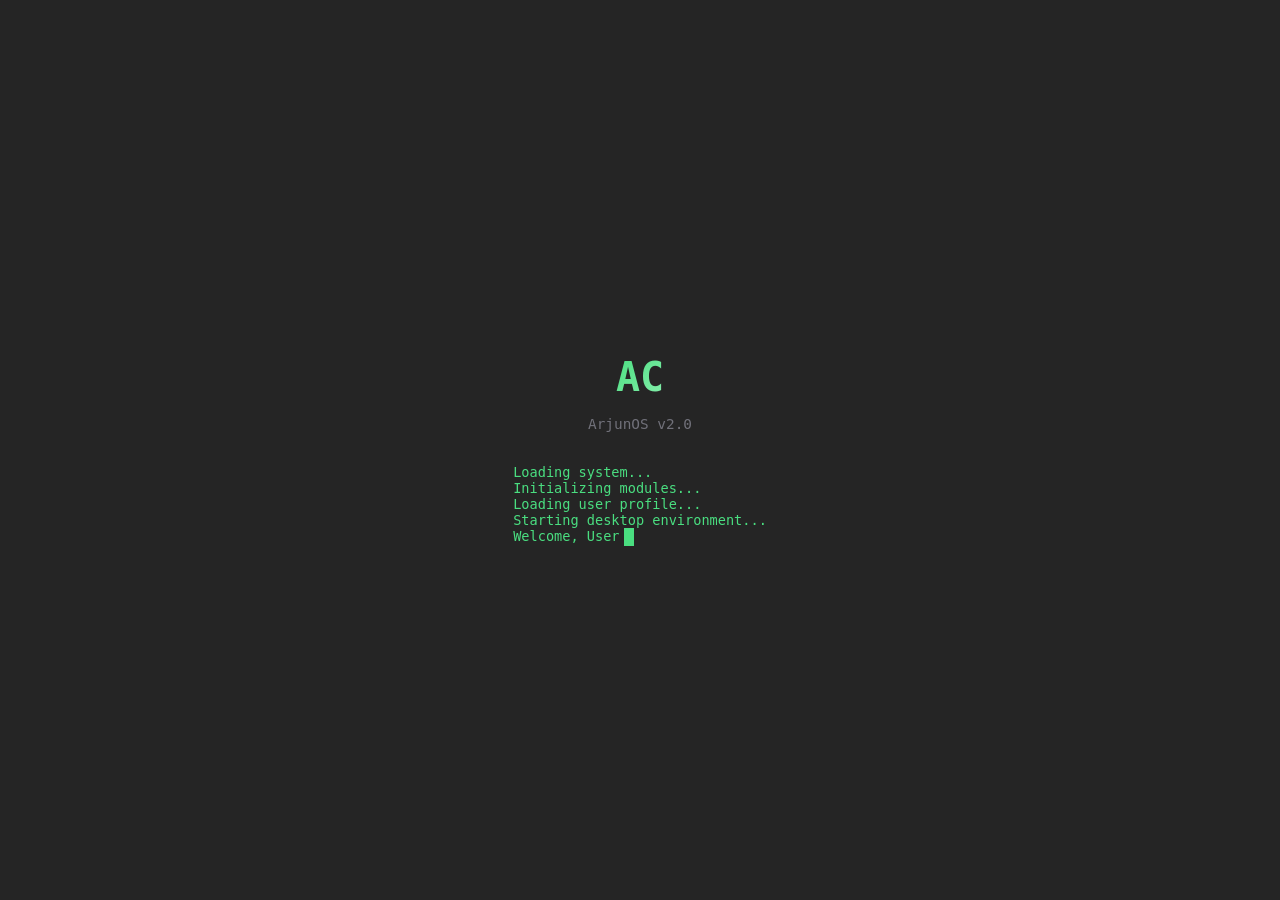
==== commit 9eebf8f5: "Update version and interests in index.html" ====
--- a/index.html
+++ b/index.html
@@ -13,7 +13,7 @@
     <!-- Boot Screen -->
     <div class="boot-screen" id="bootScreen">
         <div class="boot-logo">AC</div>
-        <div class="boot-version">ArjunOS v1.0</div>
+        <div class="boot-version">ArjunOS v2.0</div>
         <div class="boot-terminal">
             <div class="boot-line">Loading system...</div>
             <div class="boot-line">Initializing modules...</div>
@@ -79,15 +79,15 @@
                     </div>
                 </div>
                 <div class="about-section">
-                    <h4>Interests</h4>
+                    <h4>Interests Beyond the Code</h4>
                     <div class="interests-grid">
                         <span class="interest-tag">🏀 Basketball</span>
                         <span class="interest-tag">⛳ Golf</span>
                         <span class="interest-tag">🥾 Hiking</span>
                         <span class="interest-tag">🎹 Piano</span>
                         <span class="interest-tag">🎷 Saxophone</span>
-                        <span class="interest-tag">🏈 NFL (Falcons)</span>
-                        <span class="interest-tag">🏀 NBA (Heat)</span>
+                        <span class="interest-tag">🏈 Atlanta Falcons</span>
+                        <span class="interest-tag">🏀 Miami Heat</span>
                     </div>
                 </div>
             </div>
@@ -160,27 +160,27 @@
                     <div class="experience-card">
                         <div class="experience-header"><h3 class="experience-title">NC State University</h3><span class="experience-date">Apr 2025 — Nov 2025</span></div>
                         <p class="experience-description">Software Intern — Developing TensorFlow-based predictive models for rainfall patterns and flood risk identification in Raleigh. Collaborating with PhD researchers on geospatial data integration.</p>
-                        <div class="experience-skills"><span class="experience-skill">TensorFlow</span><span class="experience-skill">Python</span><span class="experience-skill">Geospatial</span></div>
+                        <div class="experience-skills"><span class="experience-skill">TensorFlow</span><span class="experience-skill">Python</span><span class="experience-skill">Predictive Modeling</span></div>
                     </div>
                     <div class="experience-card">
                         <div class="experience-header"><h3 class="experience-title">USC TSRL Data Lab</h3><span class="experience-date">Mar 2025 — Nov 2025</span></div>
                         <p class="experience-description">Data Lab Member — Analyzing athlete data and building predictive performance models using AI techniques for real-world training scenarios.</p>
-                        <div class="experience-skills"><span class="experience-skill">Sports Analytics</span><span class="experience-skill">AI</span><span class="experience-skill">Python</span></div>
+                        <div class="experience-skills"><span class="experience-skill">Data Analysis</span><span class="experience-skill">Artifical Intelligence</span><span class="experience-skill">Python</span></div>
                     </div>
                     <div class="experience-card">
                         <div class="experience-header"><h3 class="experience-title">American University</h3><span class="experience-date">Jun 2025 — Aug 2025</span></div>
                         <p class="experience-description">Research Assistant — Conducted research on Mean-Variance Optimization under Dr. Hamid Semiyari, implementing solutions in R with quadprog package for optimal asset allocation.</p>
-                        <div class="experience-skills"><span class="experience-skill">R</span><span class="experience-skill">Finance</span><span class="experience-skill">Optimization</span></div>
+                        <div class="experience-skills"><span class="experience-skill">R</span><span class="experience-skill">Research</span><span class="experience-skill">Optimization</span></div>
                     </div>
                     <div class="experience-card">
                         <div class="experience-header"><h3 class="experience-title">Fort Detrick (AEOP ARMI BioFabUSA)</h3><span class="experience-date">Jul 2024 — Aug 2024</span></div>
                         <p class="experience-description">Research Intern — Focused on biofabrication and commercialization. Developed 3D printable solution for Gastroesophageal Reflux Disease with comprehensive market analysis.</p>
-                        <div class="experience-skills"><span class="experience-skill">Biofabrication</span><span class="experience-skill">Research</span><span class="experience-skill">Healthcare</span></div>
+                        <div class="experience-skills"><span class="experience-skill">Modeing</span><span class="experience-skill">Research</span><span class="experience-skill">Healthcare</span></div>
                     </div>
                     <div class="experience-card">
                         <div class="experience-header"><h3 class="experience-title">Computer Science Club</h3><span class="experience-date">Aug 2024 — Present</span></div>
                         <p class="experience-description">Vice-President — Leading club operations, managing fundraising initiatives, and organizing workshops and competitions to enhance technical skills among members.</p>
-                        <div class="experience-skills"><span class="experience-skill">Leadership</span><span class="experience-skill">Teaching</span><span class="experience-skill">Organization</span></div>
+                        <div class="experience-skills"><span class="experience-skill">Leadership</span><span class="experience-skill">Development</span><span class="experience-skill">Organization</span></div>
                     </div>
                 </div>
             </div>
--- a/styles.css
+++ b/styles.css
@@ -0,0 +1,1296 @@
+/* ===== CSS VARIABLES ===== */
+:root {
+    --bg-primary: #252525;
+    --bg-secondary: #2f2f2f;
+    --bg-tertiary: #3a3a3a;
+    --bg-window: rgba(47, 47, 47, 0.95);
+    --bg-taskbar: rgba(30, 30, 30, 0.95);
+    --accent: #4ade80;
+    --accent-light: #86efac;
+    --accent-glow: rgba(74, 222, 128, 0.25);
+    --gray: #9ca3af;
+    --gray-light: #d1d5db;
+    --gray-dark: #6b7280;
+    --green: #4ade80;
+    --green-light: #86efac;
+    --green-dark: #22c55e;
+    --text-primary: #f3f4f6;
+    --text-secondary: #a1a1aa;
+    --text-muted: #71717a;
+    --text-terminal: #4ade80;
+    --border: rgba(255, 255, 255, 0.1);
+    --border-hover: rgba(255, 255, 255, 0.18);
+    --font-main: 'Inter', -apple-system, sans-serif;
+    --font-mono: 'JetBrains Mono', monospace;
+    --radius-sm: 4px;
+    --radius-md: 8px;
+    --radius-lg: 12px;
+    --radius-xl: 16px;
+    --shadow-window: 0 25px 50px -12px rgba(0, 0, 0, 0.5);
+    --shadow-glow: 0 0 40px rgba(74, 222, 128, 0.2);
+}
+
+*, *::before, *::after {
+    margin: 0;
+    padding: 0;
+    box-sizing: border-box;
+}
+
+html, body {
+    height: 100%;
+    overflow: hidden;
+}
+
+body {
+    font-family: var(--font-main);
+    background: var(--bg-primary);
+    color: var(--text-primary);
+}
+
+/* ===== BOOT SCREEN ===== */
+.boot-screen {
+    position: fixed;
+    inset: 0;
+    z-index: 9999;
+    background: #252525;
+    display: flex;
+    flex-direction: column;
+    align-items: center;
+    justify-content: center;
+    transition: opacity .5s, visibility .5s;
+}
+
+.boot-screen.hidden {
+    opacity: 0;
+    visibility: hidden;
+}
+
+.boot-logo {
+    font-family: var(--font-mono);
+    font-size: 2.5rem;
+    font-weight: 700;
+    margin-bottom: 1rem;
+    background: linear-gradient(135deg, #4ade80, #86efac);
+    -webkit-background-clip: text;
+    -webkit-text-fill-color: transparent;
+}
+
+.boot-version {
+    font-family: var(--font-mono);
+    font-size: .9rem;
+    color: #71717a;
+    margin-bottom: 2rem;
+}
+
+.boot-terminal {
+    font-family: var(--font-mono);
+    font-size: .85rem;
+    color: #4ade80;
+    text-align: left;
+    max-width: 400px;
+}
+
+.boot-line {
+    opacity: 0;
+    animation: bootLine .3s ease forwards;
+}
+
+.boot-line:nth-child(1) { animation-delay: .2s; }
+.boot-line:nth-child(2) { animation-delay: .5s; }
+.boot-line:nth-child(3) { animation-delay: .8s; }
+.boot-line:nth-child(4) { animation-delay: 1.1s; }
+.boot-line:nth-child(5) { animation-delay: 1.4s; }
+
+@keyframes bootLine {
+    to { opacity: 1; }
+}
+
+.boot-cursor {
+    display: inline-block;
+    width: 10px;
+    height: 18px;
+    background: #4ade80;
+    animation: blink 1s step-end infinite;
+    vertical-align: middle;
+    margin-left: 4px;
+}
+
+@keyframes blink {
+    50% { opacity: 0; }
+}
+
+/* ===== CRT EFFECT ===== */
+.crt-effect {
+    position: fixed;
+    inset: 0;
+    pointer-events: none;
+    z-index: 9998;
+    opacity: 0;
+    transition: opacity .3s;
+}
+
+.crt-effect.active {
+    opacity: 1;
+}
+
+.crt-effect::before {
+    content: '';
+    position: absolute;
+    inset: 0;
+    background: linear-gradient(transparent 50%, rgba(0, 0, 0, .1) 50%);
+    background-size: 100% 4px;
+}
+
+.crt-effect::after {
+    content: '';
+    position: absolute;
+    inset: 0;
+    background: radial-gradient(ellipse at center, transparent 0%, rgba(0, 0, 0, .3) 100%);
+}
+
+/* ===== DESKTOP ===== */
+.desktop {
+    height: 100vh;
+    width: 100vw;
+    background: linear-gradient(145deg, #252525 0%, #2d2d2d 50%, #282828 100%);
+    position: relative;
+    overflow: hidden;
+}
+
+.bg-effects {
+    position: absolute;
+    inset: 0;
+    pointer-events: none;
+    overflow: hidden;
+}
+
+.gradient-orb {
+    position: absolute;
+    border-radius: 50%;
+    filter: blur(80px);
+    opacity: .2;
+    animation: orbFloat 20s ease-in-out infinite;
+}
+
+.orb-1 {
+    width: 600px;
+    height: 600px;
+    background: radial-gradient(circle, rgba(74, 222, 128, 0.25) 0%, transparent 70%);
+    top: -200px;
+    right: -100px;
+}
+
+.orb-2 {
+    width: 500px;
+    height: 500px;
+    background: radial-gradient(circle, rgba(120, 120, 120, 0.25) 0%, transparent 70%);
+    bottom: -150px;
+    left: -100px;
+    animation-delay: -7s;
+}
+
+.orb-3 {
+    width: 400px;
+    height: 400px;
+    background: radial-gradient(circle, rgba(74, 222, 128, 0.12) 0%, transparent 70%);
+    top: 50%;
+    left: 50%;
+    transform: translate(-50%, -50%);
+    animation-delay: -14s;
+    opacity: .15;
+}
+
+@keyframes orbFloat {
+    0%, 100% { transform: translate(0, 0) scale(1); }
+    33% { transform: translate(30px, -40px) scale(1.05); }
+    66% { transform: translate(-20px, 30px) scale(.95); }
+}
+
+.grid-overlay {
+    position: absolute;
+    inset: 0;
+    background-image: linear-gradient(rgba(255, 255, 255, .02) 1px, transparent 1px),
+                      linear-gradient(90deg, rgba(255, 255, 255, .02) 1px, transparent 1px);
+    background-size: 50px 50px;
+}
+
+/* ===== DESKTOP ICONS ===== */
+.desktop-icons {
+    position: absolute;
+    inset: 20px 20px 70px 20px;
+    z-index: 10;
+    pointer-events: none;
+}
+
+.desktop-icon {
+    position: absolute;
+    display: flex;
+    flex-direction: column;
+    align-items: center;
+    gap: 8px;
+    padding: 16px 20px;
+    border-radius: var(--radius-md);
+    cursor: pointer;
+    transition: all .2s;
+    width: 110px;
+    text-align: center;
+    border: 1px solid transparent;
+    pointer-events: auto;
+}
+
+.desktop-icon:hover {
+    background: rgba(74, 222, 128, .08);
+    border-color: rgba(74, 222, 128, .3);
+}
+
+.desktop-icon.active {
+    background: rgba(74, 222, 128, .12);
+    border-color: #4ade80;
+}
+
+.desktop-icon-img {
+    width: 64px;
+    height: 64px;
+    display: flex;
+    align-items: center;
+    justify-content: center;
+    font-size: 36px;
+    background: linear-gradient(135deg, var(--bg-tertiary), var(--bg-secondary));
+    border-radius: var(--radius-md);
+    border: 1px solid var(--border);
+    overflow: hidden;
+    transition: all .2s;
+}
+
+.desktop-icon:hover .desktop-icon-img {
+    border-color: rgba(74, 222, 128, .4);
+}
+
+.desktop-icon-img img {
+    width: 100%;
+    height: 100%;
+    object-fit: cover;
+}
+
+.desktop-icon-label {
+    font-size: .8rem;
+    color: var(--text-primary);
+    text-shadow: 0 2px 4px rgba(0, 0, 0, .9);
+    line-height: 1.3;
+    font-weight: 500;
+}
+
+/* ===== WINDOWS ===== */
+.window {
+    position: absolute;
+    background: var(--bg-window);
+    border: 1px solid var(--border);
+    border-radius: var(--radius-lg);
+    box-shadow: var(--shadow-window);
+    backdrop-filter: blur(20px);
+    -webkit-backdrop-filter: blur(20px);
+    display: none;
+    flex-direction: column;
+    overflow: hidden;
+    min-width: 400px;
+    min-height: 300px;
+    max-width: calc(100vw - 40px);
+    max-height: calc(100vh - 100px);
+}
+
+.window.open {
+    display: flex;
+    animation: windowOpen .3s ease;
+}
+
+.window.minimized {
+    display: none;
+}
+
+.window.maximized {
+    top: 10px !important;
+    left: 10px !important;
+    width: calc(100vw - 20px) !important;
+    height: calc(100vh - 70px) !important;
+    border-radius: var(--radius-lg);
+}
+
+@keyframes windowOpen {
+    from {
+        opacity: 0;
+        transform: scale(.95) translateY(10px);
+    }
+    to {
+        opacity: 1;
+        transform: scale(1) translateY(0);
+    }
+}
+
+.window-titlebar {
+    display: flex;
+    align-items: center;
+    justify-content: space-between;
+    padding: 12px 16px;
+    background: rgba(0, 0, 0, .2);
+    border-bottom: 1px solid var(--border);
+    cursor: grab;
+    flex-shrink: 0;
+    user-select: none;
+}
+
+.window-titlebar:active {
+    cursor: grabbing;
+}
+
+.window-title {
+    display: flex;
+    align-items: center;
+    gap: 10px;
+    font-size: .9rem;
+    font-weight: 600;
+}
+
+.window-title-underscore {
+    color: var(--accent);
+    font-family: var(--font-mono);
+}
+
+.window-controls {
+    display: flex;
+    gap: 8px;
+}
+
+.window-btn {
+    width: 14px;
+    height: 14px;
+    border-radius: 50%;
+    border: none;
+    cursor: pointer;
+    transition: all .15s;
+    position: relative;
+}
+
+.window-btn::after {
+    content: '';
+    position: absolute;
+    inset: 3px;
+    opacity: 0;
+    transition: opacity .15s;
+}
+
+.window-btn:hover::after {
+    opacity: 1;
+}
+
+.btn-minimize {
+    background: #f59e0b;
+}
+
+.btn-minimize::after {
+    background: url("data:image/svg+xml,%3Csvg xmlns='http://www.w3.org/2000/svg' viewBox='0 0 10 10'%3E%3Cpath d='M2 5h6' stroke='%23000' stroke-width='1.5' fill='none'/%3E%3C/svg%3E") center/contain no-repeat;
+}
+
+.btn-maximize {
+    background: #10b981;
+}
+
+.btn-maximize::after {
+    background: url("data:image/svg+xml,%3Csvg xmlns='http://www.w3.org/2000/svg' viewBox='0 0 10 10'%3E%3Crect x='2' y='2' width='6' height='6' stroke='%23000' stroke-width='1.2' fill='none'/%3E%3C/svg%3E") center/contain no-repeat;
+}
+
+.btn-close {
+    background: #ef4444;
+}
+
+.btn-close::after {
+    background: url("data:image/svg+xml,%3Csvg xmlns='http://www.w3.org/2000/svg' viewBox='0 0 10 10'%3E%3Cpath d='M2 2l6 6M8 2l-6 6' stroke='%23000' stroke-width='1.5' fill='none'/%3E%3C/svg%3E") center/contain no-repeat;
+}
+
+.window-content {
+    flex: 1;
+    overflow-y: auto;
+    padding: 24px;
+}
+
+.window-content::-webkit-scrollbar {
+    width: 8px;
+}
+
+.window-content::-webkit-scrollbar-track {
+    background: transparent;
+}
+
+.window-content::-webkit-scrollbar-thumb {
+    background: var(--bg-tertiary);
+    border-radius: 4px;
+}
+
+/* ===== ABOUT WINDOW ===== */
+.about-header {
+    display: flex;
+    gap: 24px;
+    margin-bottom: 24px;
+}
+
+.about-avatar {
+    position: relative;
+    width: 120px;
+    height: 120px;
+    flex-shrink: 0;
+}
+
+.about-avatar-ring {
+    position: absolute;
+    inset: -3px;
+    border-radius: 50%;
+    background: conic-gradient(from 0deg, #4ade80, #6b7280, #4ade80, #9ca3af, #4ade80);
+    animation: spin 4s linear infinite;
+}
+
+@keyframes spin {
+    to { transform: rotate(360deg); }
+}
+
+.about-avatar-inner {
+    position: relative;
+    width: 100%;
+    height: 100%;
+    border-radius: 50%;
+    background: var(--bg-secondary);
+    display: flex;
+    align-items: center;
+    justify-content: center;
+    font-size: 2.5rem;
+    font-weight: 800;
+    overflow: hidden;
+}
+
+.about-avatar-initials {
+    background: linear-gradient(135deg, #4ade80, #86efac);
+    -webkit-background-clip: text;
+    -webkit-text-fill-color: transparent;
+}
+
+.about-info h1 {
+    font-size: 1.75rem;
+    font-weight: 800;
+    margin-bottom: 4px;
+}
+
+.about-info h2 {
+    font-size: 1rem;
+    font-weight: 500;
+    color: var(--accent-light);
+    margin-bottom: 16px;
+}
+
+.about-info p {
+    color: var(--text-secondary);
+    line-height: 1.7;
+    font-size: .95rem;
+}
+
+.about-section {
+    margin-top: 24px;
+}
+
+.about-section h4 {
+    font-size: .85rem;
+    font-weight: 600;
+    color: var(--text-muted);
+    text-transform: uppercase;
+    letter-spacing: .05em;
+    margin-bottom: 12px;
+    display: flex;
+    align-items: center;
+    gap: 8px;
+}
+
+.about-section h4::before {
+    content: '▸';
+    color: var(--accent);
+}
+
+.about-stats {
+    display: grid;
+    grid-template-columns: repeat(3, 1fr);
+    gap: 16px;
+}
+
+.stat-card {
+    background: var(--bg-tertiary);
+    border: 1px solid var(--border);
+    border-radius: var(--radius-md);
+    padding: 16px;
+    text-align: center;
+}
+
+.stat-value {
+    font-size: 1.5rem;
+    font-weight: 800;
+    color: var(--accent-light);
+}
+
+.stat-label {
+    font-size: .75rem;
+    color: var(--text-muted);
+    text-transform: uppercase;
+    letter-spacing: .05em;
+}
+
+.interests-grid {
+    display: flex;
+    flex-wrap: wrap;
+    gap: 8px;
+}
+
+.interest-tag {
+    display: flex;
+    align-items: center;
+    gap: 6px;
+    padding: 8px 14px;
+    background: var(--bg-tertiary);
+    border: 1px solid var(--border);
+    border-radius: 20px;
+    font-size: .85rem;
+    transition: all .2s;
+}
+
+.interest-tag:hover {
+    border-color: #4ade80;
+    background: rgba(74, 222, 128, .1);
+}
+
+/* ===== PROJECTS ===== */
+.projects-grid {
+    display: grid;
+    gap: 20px;
+}
+
+.project-card {
+    background: var(--bg-tertiary);
+    border: 1px solid var(--border);
+    border-radius: var(--radius-lg);
+    overflow: hidden;
+    transition: all .3s;
+}
+
+.project-card:hover {
+    border-color: #4ade80;
+    transform: translateY(-4px);
+    box-shadow: 0 10px 30px rgba(74, 222, 128, 0.15);
+}
+
+.project-header {
+    display: flex;
+    align-items: flex-start;
+    gap: 16px;
+    padding: 20px;
+}
+
+.project-icon {
+    width: 60px;
+    height: 60px;
+    background: linear-gradient(135deg, #3a3a3a, #252525);
+    border-radius: var(--radius-md);
+    display: flex;
+    align-items: center;
+    justify-content: center;
+    font-size: 1.75rem;
+    flex-shrink: 0;
+    border: 1px solid var(--border);
+}
+
+.project-meta {
+    flex: 1;
+}
+
+.project-title {
+    font-size: 1.1rem;
+    font-weight: 700;
+    margin-bottom: 4px;
+}
+
+.project-org {
+    font-size: .8rem;
+    color: var(--text-muted);
+}
+
+.project-description {
+    padding: 0 20px 16px;
+    color: var(--text-secondary);
+    font-size: .9rem;
+    line-height: 1.6;
+}
+
+.project-tags {
+    display: flex;
+    flex-wrap: wrap;
+    gap: 6px;
+    padding: 0 20px 16px;
+}
+
+.project-tag {
+    padding: 4px 10px;
+    background: var(--bg-secondary);
+    border-radius: 4px;
+    font-size: .75rem;
+    font-family: var(--font-mono);
+    color: var(--text-secondary);
+}
+
+.project-footer {
+    padding: 12px 20px;
+    border-top: 1px solid var(--border);
+    display: flex;
+    justify-content: space-between;
+    align-items: center;
+}
+
+.project-link {
+    display: inline-flex;
+    align-items: center;
+    gap: 6px;
+    color: #4ade80;
+    font-size: .85rem;
+    font-weight: 600;
+    text-decoration: none;
+    transition: gap .2s;
+}
+
+.project-link:hover {
+    gap: 10px;
+}
+
+/* ===== EXPERIENCE ===== */
+.experience-list {
+    display: flex;
+    flex-direction: column;
+    gap: 20px;
+}
+
+.experience-card {
+    background: var(--bg-tertiary);
+    border: 1px solid var(--border);
+    border-radius: var(--radius-lg);
+    padding: 20px;
+    transition: all .2s;
+    position: relative;
+}
+
+.experience-card::before {
+    content: '';
+    position: absolute;
+    left: 0;
+    top: 0;
+    bottom: 0;
+    width: 3px;
+    background: linear-gradient(180deg, #4ade80, #22c55e);
+    border-radius: 3px 0 0 3px;
+}
+
+.experience-card:hover {
+    border-color: var(--border-hover);
+    background: var(--bg-secondary);
+}
+
+.experience-header {
+    display: flex;
+    justify-content: space-between;
+    align-items: flex-start;
+    margin-bottom: 10px;
+    flex-wrap: wrap;
+    gap: 8px;
+}
+
+.experience-title {
+    font-size: 1.1rem;
+    font-weight: 700;
+}
+
+.experience-date {
+    font-size: .8rem;
+    color: #4ade80;
+    font-family: var(--font-mono);
+    background: rgba(74, 222, 128, .1);
+    padding: 4px 10px;
+    border-radius: 4px;
+}
+
+.experience-description {
+    color: var(--text-secondary);
+    font-size: .9rem;
+    line-height: 1.6;
+    margin-bottom: 12px;
+}
+
+.experience-skills {
+    display: flex;
+    flex-wrap: wrap;
+    gap: 6px;
+}
+
+.experience-skill {
+    padding: 4px 10px;
+    background: var(--bg-primary);
+    border-radius: 4px;
+    font-size: .75rem;
+    font-family: var(--font-mono);
+    color: var(--text-muted);
+}
+
+/* ===== SKILLS ===== */
+.skills-section {
+    margin-bottom: 28px;
+}
+
+.skills-section:last-child {
+    margin-bottom: 0;
+}
+
+.skills-section h3 {
+    font-size: .9rem;
+    font-weight: 600;
+    color: var(--text-primary);
+    margin-bottom: 14px;
+    display: flex;
+    align-items: center;
+    gap: 8px;
+}
+
+.skills-section h3::before {
+    content: '//';
+    color: var(--accent);
+    font-family: var(--font-mono);
+}
+
+.skills-grid {
+    display: flex;
+    flex-wrap: wrap;
+    gap: 10px;
+}
+
+.skill-tag {
+    padding: 10px 18px;
+    background: var(--bg-tertiary);
+    border: 1px solid var(--border);
+    border-radius: 8px;
+    font-size: .9rem;
+    font-weight: 500;
+    transition: all .2s;
+    cursor: default;
+}
+
+.skill-tag:hover {
+    transform: translateY(-2px);
+    border-color: #4ade80;
+}
+
+.skill-tag.expert {
+    border-color: #4ade80;
+    background: rgba(74, 222, 128, .1);
+    color: #86efac;
+}
+
+.skill-tag.advanced {
+    border-color: #6b7280;
+    background: rgba(107, 114, 128, .1);
+    color: #9ca3af;
+}
+
+/* ===== RESUME ===== */
+.resume-header {
+    text-align: center;
+    margin-bottom: 24px;
+    padding-bottom: 24px;
+    border-bottom: 1px solid var(--border);
+}
+
+.resume-header h1 {
+    font-size: 1.75rem;
+    font-weight: 800;
+    margin-bottom: 4px;
+}
+
+.resume-header p {
+    color: var(--text-secondary);
+    font-size: .95rem;
+}
+
+.resume-section {
+    margin-bottom: 24px;
+}
+
+.resume-section h3 {
+    font-size: .9rem;
+    font-weight: 600;
+    color: var(--accent-light);
+    text-transform: uppercase;
+    letter-spacing: .05em;
+    margin-bottom: 12px;
+}
+
+.resume-item {
+    margin-bottom: 12px;
+}
+
+.resume-item strong {
+    color: var(--text-primary);
+}
+
+.resume-item span {
+    color: var(--text-muted);
+    font-size: .85rem;
+}
+
+.resume-item p {
+    color: var(--text-secondary);
+    font-size: .9rem;
+    margin-top: 4px;
+}
+
+.resume-highlights {
+    list-style: none;
+}
+
+.resume-highlights li {
+    position: relative;
+    padding-left: 20px;
+    margin-bottom: 8px;
+    color: var(--text-secondary);
+    font-size: .9rem;
+}
+
+.resume-highlights li::before {
+    content: '▸';
+    position: absolute;
+    left: 0;
+    color: var(--accent);
+}
+
+.resume-download {
+    display: inline-flex;
+    align-items: center;
+    gap: 10px;
+    padding: 14px 28px;
+    background: linear-gradient(135deg, #22c55e, #4ade80);
+    color: #1a1a1a;
+    border: none;
+    border-radius: var(--radius-md);
+    font-size: .95rem;
+    font-weight: 600;
+    cursor: pointer;
+    transition: all .3s;
+    text-decoration: none;
+}
+
+.resume-download:hover {
+    transform: translateY(-2px);
+    box-shadow: 0 10px 30px rgba(74, 222, 128, 0.3);
+}
+
+/* ===== CONTACT ===== */
+.contact-links {
+    display: flex;
+    flex-direction: column;
+    gap: 14px;
+}
+
+.contact-link {
+    display: flex;
+    align-items: center;
+    gap: 16px;
+    padding: 18px 20px;
+    background: var(--bg-tertiary);
+    border: 1px solid var(--border);
+    border-radius: var(--radius-md);
+    text-decoration: none;
+    transition: all .3s;
+}
+
+.contact-link:hover {
+    border-color: #4ade80;
+    background: var(--bg-secondary);
+    transform: translateX(8px);
+}
+
+.contact-link-icon {
+    width: 48px;
+    height: 48px;
+    background: linear-gradient(135deg, #22c55e, #4ade80);
+    border-radius: var(--radius-md);
+    display: flex;
+    align-items: center;
+    justify-content: center;
+    font-size: 1.25rem;
+    flex-shrink: 0;
+}
+
+.contact-link-info {
+    flex: 1;
+}
+
+.contact-link-label {
+    font-size: .8rem;
+    color: var(--text-muted);
+    margin-bottom: 2px;
+}
+
+.contact-link-value {
+    font-size: 1rem;
+    font-weight: 600;
+    color: var(--text-primary);
+}
+
+/* ===== TASKBAR ===== */
+.taskbar {
+    position: fixed;
+    bottom: 0;
+    left: 0;
+    right: 0;
+    height: 56px;
+    background: var(--bg-taskbar);
+    backdrop-filter: blur(20px);
+    -webkit-backdrop-filter: blur(20px);
+    border-top: 1px solid var(--border);
+    display: flex;
+    align-items: center;
+    padding: 0 16px;
+    z-index: 1000;
+}
+
+.taskbar-start {
+    display: flex;
+    align-items: center;
+    gap: 12px;
+}
+
+.start-btn {
+    display: flex;
+    align-items: center;
+    gap: 10px;
+    padding: 8px 16px;
+    background: linear-gradient(135deg, #3a3a3a, #4a4a4a);
+    border: 1px solid #4ade80;
+    border-radius: var(--radius-md);
+    cursor: pointer;
+    transition: all .2s;
+    color: white;
+    font-weight: 600;
+    font-size: .9rem;
+}
+
+.start-btn:hover {
+    transform: scale(1.02);
+    box-shadow: 0 0 20px rgba(74, 222, 128, 0.3);
+    background: linear-gradient(135deg, #4a4a4a, #5a5a5a);
+}
+
+.start-btn-logo {
+    font-size: 1.1rem;
+    font-weight: 800;
+}
+
+.taskbar-profile {
+    width: 36px;
+    height: 36px;
+    border-radius: 50%;
+    background: var(--bg-tertiary);
+    display: flex;
+    align-items: center;
+    justify-content: center;
+    font-weight: 700;
+    font-size: .85rem;
+    border: 2px solid #4ade80;
+    cursor: pointer;
+}
+
+.taskbar-apps {
+    flex: 1;
+    display: flex;
+    align-items: center;
+    justify-content: center;
+    gap: 4px;
+}
+
+.taskbar-app {
+    display: flex;
+    align-items: center;
+    gap: 8px;
+    padding: 8px 14px;
+    background: transparent;
+    border: none;
+    border-radius: var(--radius-sm);
+    cursor: pointer;
+    transition: all .2s;
+    color: var(--text-secondary);
+    font-size: .85rem;
+    position: relative;
+}
+
+.taskbar-app:hover {
+    background: rgba(255, 255, 255, .08);
+    color: var(--text-primary);
+}
+
+.taskbar-app.active {
+    background: rgba(74, 222, 128, .15);
+    color: var(--text-primary);
+}
+
+.taskbar-app.active::after {
+    content: '';
+    position: absolute;
+    bottom: 2px;
+    left: 50%;
+    transform: translateX(-50%);
+    width: 20px;
+    height: 3px;
+    background: #4ade80;
+    border-radius: 2px;
+}
+
+.taskbar-app-icon {
+    font-size: 1rem;
+}
+
+.taskbar-time {
+    display: flex;
+    flex-direction: column;
+    align-items: flex-end;
+    font-size: .8rem;
+    color: var(--text-secondary);
+}
+
+.taskbar-time-clock {
+    font-weight: 600;
+    color: var(--text-primary);
+}
+
+/* ===== START MENU ===== */
+.start-menu {
+    position: fixed;
+    bottom: 66px;
+    left: 16px;
+    width: 340px;
+    background: var(--bg-window);
+    border: 1px solid var(--border);
+    border-radius: var(--radius-xl);
+    box-shadow: var(--shadow-window);
+    backdrop-filter: blur(20px);
+    -webkit-backdrop-filter: blur(20px);
+    z-index: 1001;
+    display: none;
+    overflow: hidden;
+}
+
+.start-menu.open {
+    display: block;
+    animation: slideUp .25s ease;
+}
+
+@keyframes slideUp {
+    from {
+        opacity: 0;
+        transform: translateY(20px);
+    }
+    to {
+        opacity: 1;
+        transform: translateY(0);
+    }
+}
+
+.start-menu-header {
+    display: flex;
+    align-items: center;
+    gap: 14px;
+    padding: 20px;
+    border-bottom: 1px solid var(--border);
+}
+
+.start-menu-avatar {
+    width: 52px;
+    height: 52px;
+    border-radius: 50%;
+    background: var(--bg-tertiary);
+    display: flex;
+    align-items: center;
+    justify-content: center;
+    font-weight: 800;
+    font-size: 1.25rem;
+    border: 2px solid #4ade80;
+}
+
+.start-menu-user h3 {
+    font-size: 1rem;
+    font-weight: 700;
+}
+
+.start-menu-user p {
+    font-size: .8rem;
+    color: var(--text-muted);
+}
+
+.start-menu-items {
+    padding: 12px;
+}
+
+.start-menu-item {
+    display: flex;
+    align-items: center;
+    gap: 14px;
+    padding: 12px 14px;
+    border-radius: var(--radius-md);
+    cursor: pointer;
+    transition: all .2s;
+    border: none;
+    background: transparent;
+    width: 100%;
+    color: var(--text-primary);
+    font-size: .9rem;
+    text-align: left;
+}
+
+.start-menu-item:hover {
+    background: rgba(255, 255, 255, .08);
+}
+
+.start-menu-item-icon {
+    width: 36px;
+    height: 36px;
+    background: var(--bg-tertiary);
+    border-radius: var(--radius-sm);
+    display: flex;
+    align-items: center;
+    justify-content: center;
+    font-size: 1.1rem;
+}
+
+.start-menu-footer {
+    padding: 12px 20px;
+    border-top: 1px solid var(--border);
+    display: flex;
+    gap: 12px;
+}
+
+.start-menu-social {
+    flex: 1;
+    display: flex;
+    align-items: center;
+    justify-content: center;
+    padding: 10px;
+    background: var(--bg-tertiary);
+    border: 1px solid var(--border);
+    border-radius: var(--radius-sm);
+    text-decoration: none;
+    color: var(--text-secondary);
+    transition: all .2s;
+    font-size: 1.1rem;
+}
+
+.start-menu-social:hover {
+    border-color: #4ade80;
+    color: #4ade80;
+}
+
+/* ===== MOBILE NAV ===== */
+.mobile-nav {
+    display: none;
+    position: fixed;
+    bottom: 0;
+    left: 0;
+    right: 0;
+    height: 70px;
+    background: var(--bg-taskbar);
+    backdrop-filter: blur(20px);
+    border-top: 1px solid var(--border);
+    z-index: 1000;
+    padding: 8px 16px;
+}
+
+.mobile-nav-items {
+    display: flex;
+    justify-content: space-around;
+    height: 100%;
+}
+
+.mobile-nav-item {
+    display: flex;
+    flex-direction: column;
+    align-items: center;
+    justify-content: center;
+    gap: 4px;
+    padding: 8px 12px;
+    border-radius: var(--radius-md);
+    background: transparent;
+    border: none;
+    cursor: pointer;
+    color: var(--text-secondary);
+    transition: all .2s;
+}
+
+.mobile-nav-item.active {
+    color: var(--accent-light);
+}
+
+.mobile-nav-item-icon {
+    font-size: 1.25rem;
+}
+
+.mobile-nav-item-label {
+    font-size: .65rem;
+    font-weight: 500;
+}
+
+/* ===== RESPONSIVE ===== */
+@media (max-width: 768px) {
+    .desktop-icons, .taskbar {
+        display: none;
+    }
+
+    .mobile-nav {
+        display: block;
+    }
+
+    .window {
+        top: 0 !important;
+        left: 0 !important;
+        width: 100vw !important;
+        height: calc(100vh - 70px) !important;
+        border-radius: 0;
+        min-width: unset;
+    }
+
+    .window-titlebar {
+        padding: 16px;
+    }
+
+    .window-content {
+        padding: 16px;
+    }
+
+    .about-header {
+        flex-direction: column;
+        align-items: center;
+        text-align: center;
+    }
+
+    .about-stats {
+        grid-template-columns: repeat(3, 1fr);
+    }
+
+    .stat-card {
+        padding: 12px 8px;
+    }
+
+    .stat-value {
+        font-size: 1.25rem;
+    }
+
+    .start-menu {
+        left: 8px;
+        right: 8px;
+        width: auto;
+        bottom: 80px;
+    }
+}
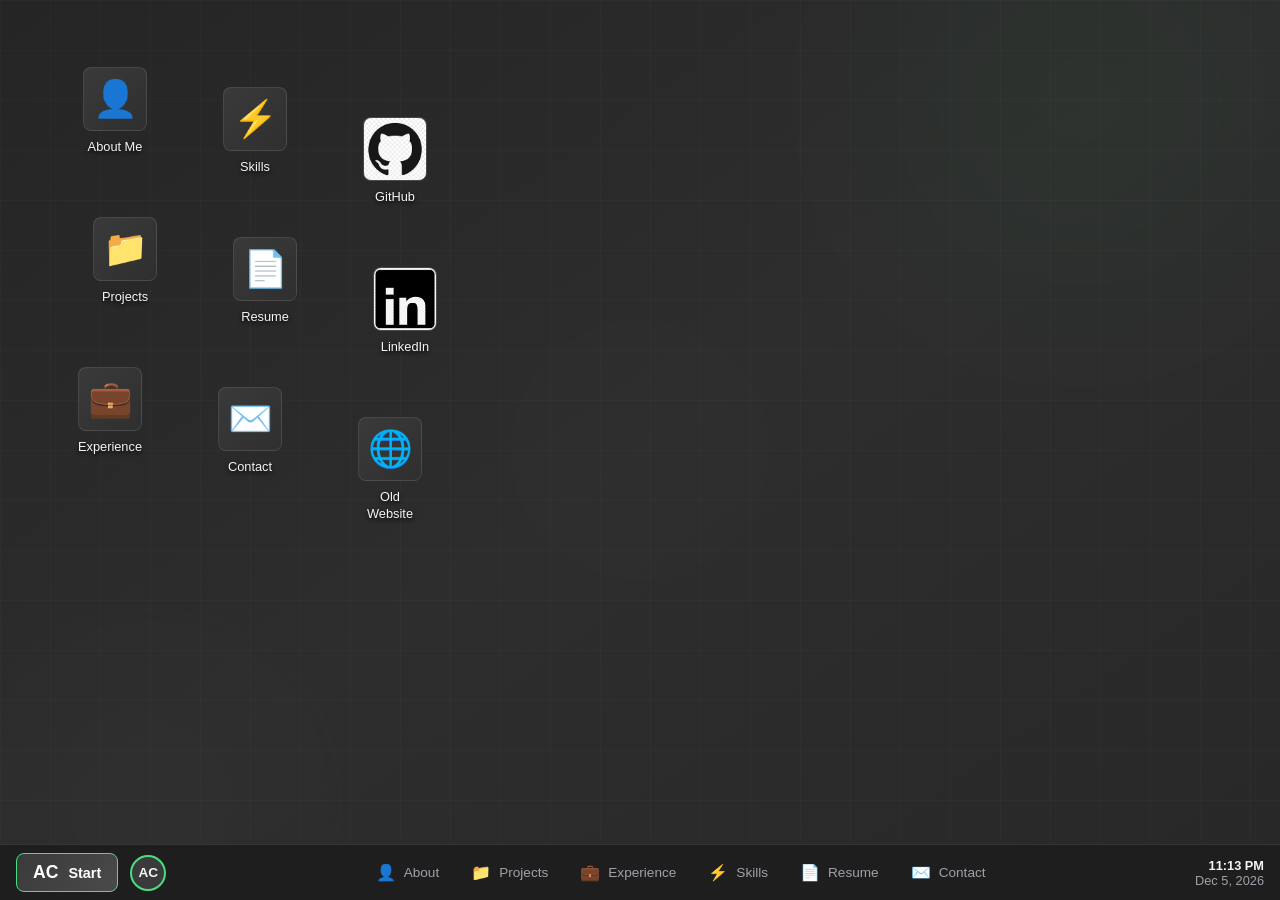
==== commit b823dd35: "Updated Experinces, Projects, and Skills." ====
--- a/index.html
+++ b/index.html
@@ -73,8 +73,8 @@
                 <div class="about-section">
                     <h4>Statistics</h4>
                     <div class="about-stats">
-                        <div class="stat-card"><div class="stat-value">4+</div><div class="stat-label">Internships</div></div>
-                        <div class="stat-card"><div class="stat-value">9+</div><div class="stat-label">Major Projects</div></div>
+                        <div class="stat-card"><div class="stat-value">5+</div><div class="stat-label">Internships</div></div>
+                        <div class="stat-card"><div class="stat-value">10+</div><div class="stat-label">Major Projects</div></div>
                         <div class="stat-card"><div class="stat-value">25+</div><div class="stat-label">Web Apps</div></div>
                     </div>
                 </div>
@@ -107,6 +107,15 @@
                 <div class="projects-grid">
                     <div class="project-card">
                         <div class="project-header">
+                            <div class="project-icon">🌐</div>
+                            <div class="project-meta"><h3 class="project-title">KalView</h3><span class="project-org">Personal Project | Apr 2026</span></div>
+                        </div>
+                        <p class="project-description">Interactive intelligence dashboard that visualizes geopolitical signals through a live map interface, allowing users to explore real-world events by region with news reliability context.</p>
+                        <div class="project-tags"><span class="project-tag">Python</span><span class="project-tag">Flask</span><span class="project-tag">JavaScript</span><span class="project-tag">GDELT API</span><span class="project-tag">USGS API</span><span class="project-tag">World Bank API</span></div>
+                        <div class="project-footer"><a href="https://kal-view.vercel.app/" target="_blank" class="project-link">Live Demo →</a><a href="https://github.com/achalla18/KalView" target="_blank" class="project-link">View Code →</a></div>
+                    </div>
+                    <div class="project-card">
+                        <div class="project-header">
                             <div class="project-icon">👁️</div>
                             <div class="project-meta"><h3 class="project-title">Simple Proctor</h3><span class="project-org">Personal Project</span></div>
                         </div>
@@ -157,6 +166,11 @@
             </div>
             <div class="window-content">
                 <div class="experience-list">
+                    <div class="experience-card">
+                        <div class="experience-header"><h3 class="experience-title">MedStar-Georgetown Center for AI in Healthcare</h3><span class="experience-date">Jan 2026 — Apr 2026</span></div>
+                        <p class="experience-description">Lead AI Technical Intern — Developed and led a Python-based FDA medical device data pipeline to extract, clean, and validate authorization records from 2013 to 2023 across 510(k), De Novo, and PMA pathways by integrating bulk JSON extraction and web scraping. Managed AI-enabled classification, data linkage, and code quality efforts to analyze post-authorization outcomes for a reproducible dataset and technical report on commercialization patterns.</p>
+                        <div class="experience-skills"><span class="experience-skill">Python</span><span class="experience-skill">AI Classification</span><span class="experience-skill">Data Pipelines</span><span class="experience-skill">Web Scraping</span></div>
+                    </div>
                     <div class="experience-card">
                         <div class="experience-header"><h3 class="experience-title">NC State University</h3><span class="experience-date">Apr 2025 — Nov 2025</span></div>
                         <p class="experience-description">Software Intern — Developing TensorFlow-based predictive models for rainfall patterns and flood risk identification in Raleigh. Collaborating with PhD researchers on geospatial data integration.</p>
@@ -245,15 +259,16 @@
                 <div class="resume-header"><h1>Arjun Challa</h1><p>Software Developer & ML Engineer</p></div>
                 <div class="resume-section">
                     <h3>Education</h3>
+                    <div class="resume-item"><strong>Frederick Community College</strong><p>STEM A.S. | Frederick, MD | Aug 2025 - May 2027</p><p>Relevant Coursework: Virtualization and Cloud Essentials, Cloud System Administration, Introduction to Matlab</p></div>
                     <div class="resume-item"><strong>High School</strong><p>Vice-President, Computer Science Club</p></div>
                 </div>
                 <div class="resume-section">
                     <h3>Highlights</h3>
                     <ul class="resume-highlights">
-                        <li>4+ research internships at NC State, USC, American University, Fort Detrick</li>
+                        <li>5+ research and technical internships at MedStar-Georgetown, NC State, USC, American University, and Fort Detrick</li>
                         <li>Gold Presidential Service Award recipient</li>
                         <li>Vice-President of Computer Science Club</li>
-                        <li>9+ major projects completed, 25+ web applications created</li>
+                        <li>10+ major projects completed, 25+ web applications created</li>
                         <li>Currently building Hi-Lite, a social networking site for high schoolers</li>
                         <li>Full-stack development with Python, Flask, TensorFlow, and more</li>
                     </ul>
@@ -262,7 +277,7 @@
                     <h3>Focus Areas</h3>
                     <p style="color:var(--text-secondary);font-size:.9rem;">Machine Learning • Computer Vision • Data Analysis • Web Development • Predictive Modeling</p>
                 </div>
-                <a href="Arjun_Challa_Resume.pdf" class="resume-download" target="_blank"><span>📥</span> Download Full Resume</a>
+                <a href="Arjun_Challa_Resume.pdf" class="resume-download" target="_blank"><span>📥</span> View Full Resume (PDF)</a>
             </div>
         </div>
 
@@ -310,7 +325,6 @@
             </div>
             <div class="taskbar-time"><span class="taskbar-time-clock" id="clock">00:00</span><span id="date">Jan 1, 2024</span></div>
         </div>
-
         <!-- Start Menu -->
         <div class="start-menu" id="startMenu">
             <div class="start-menu-header">
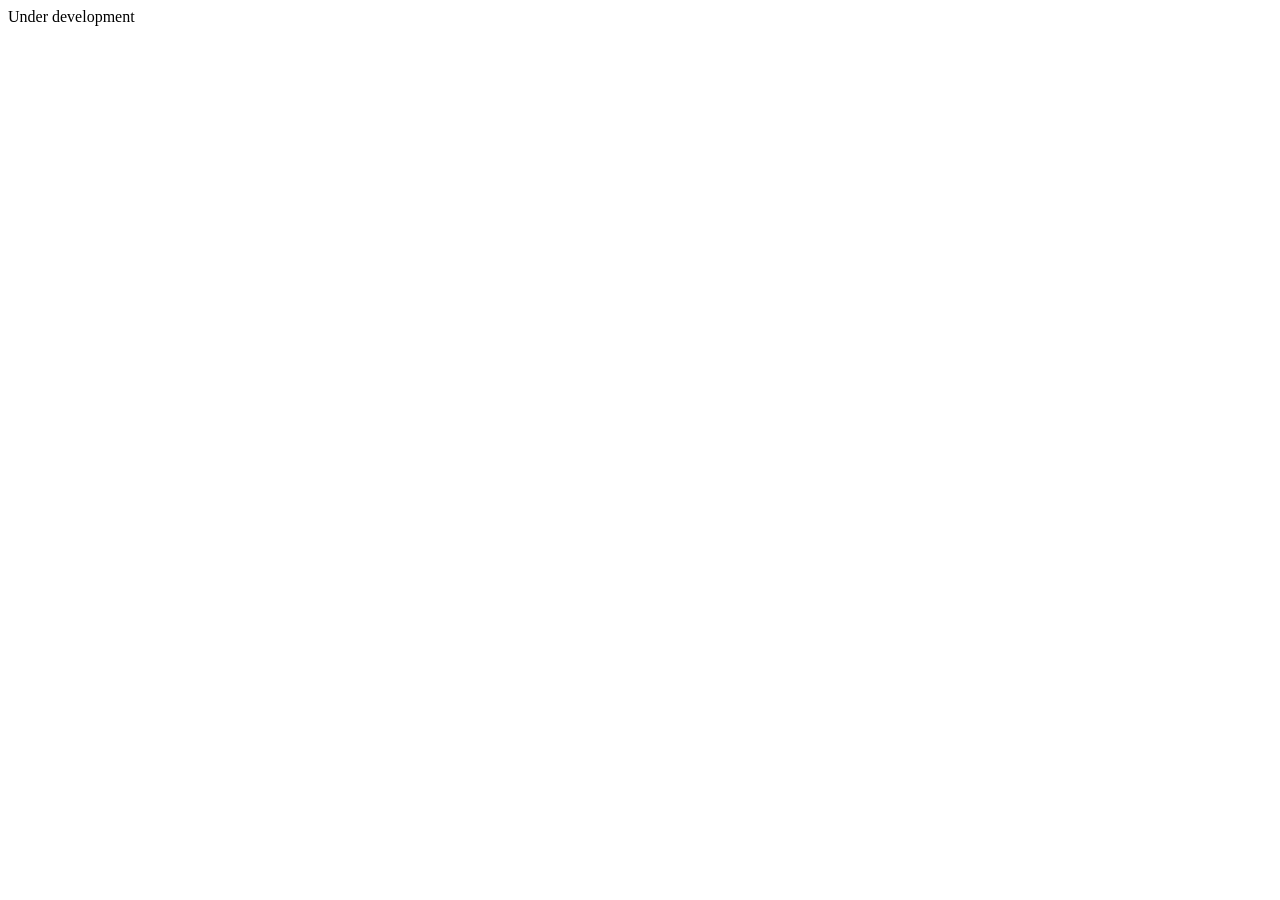
==== commit 5412f7fd: "Update index.html" ====
--- a/index.html
+++ b/index.html
@@ -1,3 +1,7 @@
+Under development
+
+<!--
+
 <!DOCTYPE html>
 <html lang="en">
 <head>
@@ -10,7 +14,8 @@
     <link rel="stylesheet" href="styles.css">
 </head>
 <body>
-    <!-- Boot Screen -->
+
+    ===== Boot Screen =====
     <div class="boot-screen" id="bootScreen">
         <div class="boot-logo">AC</div>
         <div class="boot-version">ArjunOS v2.0</div>
@@ -23,10 +28,10 @@
         </div>
     </div>
 
-    <!-- CRT Effect -->
+    ===== CRT Effect =====
     <div class="crt-effect" id="crtEffect"></div>
 
-    <!-- Desktop -->
+    ===== Desktop =====
     <div class="desktop" id="desktop">
         <div class="bg-effects">
             <div class="gradient-orb orb-1"></div>
@@ -35,7 +40,7 @@
             <div class="grid-overlay"></div>
         </div>
 
-        <!-- Desktop Icons -->
+        ===== Desktop Icons =====
         <div class="desktop-icons">
             <div class="desktop-icon" data-window="about" style="top:30px;left:40px;"><div class="desktop-icon-img">👤</div><span class="desktop-icon-label">About Me</span></div>
             <div class="desktop-icon" data-window="projects" style="top:180px;left:50px;"><div class="desktop-icon-img">📁</div><span class="desktop-icon-label">Projects</span></div>
@@ -48,7 +53,7 @@
             <div class="desktop-icon" data-link="old.html" style="top:380px;left:315px;"><div class="desktop-icon-img">🌐</div><span class="desktop-icon-label">Old Website</span></div>
         </div>
 
-        <!-- About Window -->
+        ===== About Window =====
         <div class="window" id="window-about" style="width:580px;height:520px;top:60px;left:150px;">
             <div class="window-titlebar">
                 <div class="window-title"><span class="window-title-underscore">_</span> About Me</div>
@@ -93,7 +98,7 @@
             </div>
         </div>
 
-        <!-- Projects Window -->
+        ===== Projects Window =====
         <div class="window" id="window-projects" style="width:620px;height:550px;top:80px;left:200px;">
             <div class="window-titlebar">
                 <div class="window-title"><span class="window-title-underscore">_</span> Projects</div>
@@ -105,15 +110,30 @@
             </div>
             <div class="window-content">
                 <div class="projects-grid">
+
                     <div class="project-card">
                         <div class="project-header">
                             <div class="project-icon">🌐</div>
-                            <div class="project-meta"><h3 class="project-title">KalView</h3><span class="project-org">Personal Project | Apr 2026</span></div>
+                            <div class="project-meta">
+                                <h3 class="project-title">KalView</h3>
+                                <span class="project-org">Personal Project | Apr 2026</span>
+                            </div>
                         </div>
                         <p class="project-description">Interactive intelligence dashboard that visualizes geopolitical signals through a live map interface, allowing users to explore real-world events by region with news reliability context.</p>
-                        <div class="project-tags"><span class="project-tag">Python</span><span class="project-tag">Flask</span><span class="project-tag">JavaScript</span><span class="project-tag">GDELT API</span><span class="project-tag">USGS API</span><span class="project-tag">World Bank API</span></div>
-                        <div class="project-footer"><a href="https://kal-view.vercel.app/" target="_blank" class="project-link">Live Demo →</a><a href="https://github.com/achalla18/KalView" target="_blank" class="project-link">View Code →</a></div>
-                    </div>
+                        <div class="project-tags">
+                            <span class="project-tag">Python</span>
+                            <span class="project-tag">Flask</span>
+                            <span class="project-tag">JavaScript</span>
+                            <span class="project-tag">GDELT API</span>
+                            <span class="project-tag">USGS API</span>
+                            <span class="project-tag">World Bank API</span>
+                        </div>
+                        <div class="project-footer">
+                            <a href="https://kal-view.vercel.app/" target="_blank" class="project-link">Live Demo →</a>
+                            <a href="https://github.com/achalla18/KalView" target="_blank" class="project-link">View Code →</a>
+                        </div>
+                    </div>
+
                     <div class="project-card">
                         <div class="project-header">
                             <div class="project-icon">👁️</div>
@@ -123,6 +143,7 @@
                         <div class="project-tags"><span class="project-tag">Python</span><span class="project-tag">Flask</span><span class="project-tag">OpenCV</span><span class="project-tag">ML</span></div>
                         <div class="project-footer"><a href="https://github.com/achalla18/simple_proctor" target="_blank" class="project-link">View on GitHub →</a></div>
                     </div>
+
                     <div class="project-card">
                         <div class="project-header">
                             <div class="project-icon">📄</div>
@@ -132,6 +153,7 @@
                         <div class="project-tags"><span class="project-tag">Python</span><span class="project-tag">Scikit-learn</span><span class="project-tag">Flask</span><span class="project-tag">TF-IDF</span></div>
                         <div class="project-footer"><a href="https://github.com/achalla18/webml-resume" target="_blank" class="project-link">View on GitHub →</a></div>
                     </div>
+
                     <div class="project-card">
                         <div class="project-header">
                             <div class="project-icon">💰</div>
@@ -141,6 +163,7 @@
                         <div class="project-tags"><span class="project-tag">Python</span><span class="project-tag">SQLite</span><span class="project-tag">JavaScript</span><span class="project-tag">Charts</span></div>
                         <div class="project-footer"><a href="https://github.com/achalla18/personal-finance-tracker" target="_blank" class="project-link">View on GitHub →</a></div>
                     </div>
+
                     <div class="project-card">
                         <div class="project-header">
                             <div class="project-icon">📈</div>
@@ -150,11 +173,12 @@
                         <div class="project-tags"><span class="project-tag">R</span><span class="project-tag">Quadprog</span><span class="project-tag">Statistics</span><span class="project-tag">Finance</span></div>
                         <div class="project-footer"><a href="https://drive.google.com/file/d/1ZfJJrepGysA9BTgQZ2huk21Z1I8aVgwO/view?usp=sharing" target="_blank" class="project-link">View Report →</a></div>
                     </div>
-                </div>
-            </div>
-        </div>
-
-        <!-- Experience Window -->
+
+                </div>
+            </div>
+        </div>
+
+        ===== Experience Window =====
         <div class="window" id="window-experience" style="width:560px;height:500px;top:100px;left:250px;">
             <div class="window-titlebar">
                 <div class="window-title"><span class="window-title-underscore">_</span> Experience</div>
@@ -164,43 +188,51 @@
                     <button class="window-btn btn-close" data-action="close"></button>
                 </div>
             </div>
+
             <div class="window-content">
                 <div class="experience-list">
+
                     <div class="experience-card">
                         <div class="experience-header"><h3 class="experience-title">MedStar-Georgetown Center for AI in Healthcare</h3><span class="experience-date">Jan 2026 — Apr 2026</span></div>
                         <p class="experience-description">Lead AI Technical Intern — Developed and led a Python-based FDA medical device data pipeline to extract, clean, and validate authorization records from 2013 to 2023 across 510(k), De Novo, and PMA pathways by integrating bulk JSON extraction and web scraping. Managed AI-enabled classification, data linkage, and code quality efforts to analyze post-authorization outcomes for a reproducible dataset and technical report on commercialization patterns.</p>
                         <div class="experience-skills"><span class="experience-skill">Python</span><span class="experience-skill">AI Classification</span><span class="experience-skill">Data Pipelines</span><span class="experience-skill">Web Scraping</span></div>
                     </div>
+
                     <div class="experience-card">
                         <div class="experience-header"><h3 class="experience-title">NC State University</h3><span class="experience-date">Apr 2025 — Nov 2025</span></div>
                         <p class="experience-description">Software Intern — Developing TensorFlow-based predictive models for rainfall patterns and flood risk identification in Raleigh. Collaborating with PhD researchers on geospatial data integration.</p>
                         <div class="experience-skills"><span class="experience-skill">TensorFlow</span><span class="experience-skill">Python</span><span class="experience-skill">Predictive Modeling</span></div>
                     </div>
+
                     <div class="experience-card">
                         <div class="experience-header"><h3 class="experience-title">USC TSRL Data Lab</h3><span class="experience-date">Mar 2025 — Nov 2025</span></div>
                         <p class="experience-description">Data Lab Member — Analyzing athlete data and building predictive performance models using AI techniques for real-world training scenarios.</p>
                         <div class="experience-skills"><span class="experience-skill">Data Analysis</span><span class="experience-skill">Artifical Intelligence</span><span class="experience-skill">Python</span></div>
                     </div>
+
                     <div class="experience-card">
                         <div class="experience-header"><h3 class="experience-title">American University</h3><span class="experience-date">Jun 2025 — Aug 2025</span></div>
                         <p class="experience-description">Research Assistant — Conducted research on Mean-Variance Optimization under Dr. Hamid Semiyari, implementing solutions in R with quadprog package for optimal asset allocation.</p>
                         <div class="experience-skills"><span class="experience-skill">R</span><span class="experience-skill">Research</span><span class="experience-skill">Optimization</span></div>
                     </div>
+
                     <div class="experience-card">
                         <div class="experience-header"><h3 class="experience-title">Fort Detrick (AEOP ARMI BioFabUSA)</h3><span class="experience-date">Jul 2024 — Aug 2024</span></div>
                         <p class="experience-description">Research Intern — Focused on biofabrication and commercialization. Developed 3D printable solution for Gastroesophageal Reflux Disease with comprehensive market analysis.</p>
                         <div class="experience-skills"><span class="experience-skill">Modeing</span><span class="experience-skill">Research</span><span class="experience-skill">Healthcare</span></div>
                     </div>
+
                     <div class="experience-card">
                         <div class="experience-header"><h3 class="experience-title">Computer Science Club</h3><span class="experience-date">Aug 2024 — Present</span></div>
                         <p class="experience-description">Vice-President — Leading club operations, managing fundraising initiatives, and organizing workshops and competitions to enhance technical skills among members.</p>
                         <div class="experience-skills"><span class="experience-skill">Leadership</span><span class="experience-skill">Development</span><span class="experience-skill">Organization</span></div>
                     </div>
-                </div>
-            </div>
-        </div>
-
-        <!-- Skills Window -->
+
+                </div>
+            </div>
+        </div>
+
+        ===== Skills Window =====
         <div class="window" id="window-skills" style="width:500px;height:450px;top:120px;left:300px;">
             <div class="window-titlebar">
                 <div class="window-title"><span class="window-title-underscore">_</span> Skills</div>
@@ -211,6 +243,7 @@
                 </div>
             </div>
             <div class="window-content">
+
                 <div class="skills-section">
                     <h3>Languages</h3>
                     <div class="skills-grid">
@@ -222,6 +255,7 @@
                         <span class="skill-tag">PHP</span>
                     </div>
                 </div>
+
                 <div class="skills-section">
                     <h3>Frameworks & Tools</h3>
                     <div class="skills-grid">
@@ -232,6 +266,7 @@
                         <span class="skill-tag advanced">Scikit-learn</span>
                     </div>
                 </div>
+
                 <div class="skills-section">
                     <h3>Specializations</h3>
                     <div class="skills-grid">
@@ -242,10 +277,11 @@
                         <span class="skill-tag">Predictive Modeling</span>
                     </div>
                 </div>
-            </div>
-        </div>
-
-        <!-- Resume Window -->
+
+            </div>
+        </div>
+
+        ===== Resume Window =====
         <div class="window" id="window-resume" style="width:520px;height:480px;top:70px;left:350px;">
             <div class="window-titlebar">
                 <div class="window-title"><span class="window-title-underscore">_</span> Resume / CV</div>
@@ -257,11 +293,20 @@
             </div>
             <div class="window-content">
                 <div class="resume-header"><h1>Arjun Challa</h1><p>Software Developer & ML Engineer</p></div>
+
                 <div class="resume-section">
                     <h3>Education</h3>
-                    <div class="resume-item"><strong>Frederick Community College</strong><p>STEM A.S. | Frederick, MD | Aug 2025 - May 2027</p><p>Relevant Coursework: Virtualization and Cloud Essentials, Cloud System Administration, Introduction to Matlab</p></div>
-                    <div class="resume-item"><strong>High School</strong><p>Vice-President, Computer Science Club</p></div>
-                </div>
+                    <div class="resume-item">
+                        <strong>Frederick Community College</strong>
+                        <p>STEM A.S. | Frederick, MD | Aug 2025 - May 2027</p>
+                        <p>Relevant Coursework: Virtualization and Cloud Essentials, Cloud System Administration, Introduction to Matlab</p>
+                    </div>
+                    <div class="resume-item">
+                        <strong>High School</strong>
+                        <p>Vice-President, Computer Science Club</p>
+                    </div>
+                </div>
+
                 <div class="resume-section">
                     <h3>Highlights</h3>
                     <ul class="resume-highlights">
@@ -273,15 +318,17 @@
                         <li>Full-stack development with Python, Flask, TensorFlow, and more</li>
                     </ul>
                 </div>
+
                 <div class="resume-section">
                     <h3>Focus Areas</h3>
                     <p style="color:var(--text-secondary);font-size:.9rem;">Machine Learning • Computer Vision • Data Analysis • Web Development • Predictive Modeling</p>
                 </div>
+
                 <a href="Arjun_Challa_Resume.pdf" class="resume-download" target="_blank"><span>📥</span> View Full Resume (PDF)</a>
             </div>
         </div>
 
-        <!-- Contact Window -->
+        ===== Contact Window =====
         <div class="window" id="window-contact" style="width:450px;height:380px;top:90px;left:400px;">
             <div class="window-titlebar">
                 <div class="window-title"><span class="window-title-underscore">_</span> Contact</div>
@@ -293,28 +340,42 @@
             </div>
             <div class="window-content">
                 <div class="contact-links">
+
                     <a href="mailto:arjun.c.1818@gmail.com" class="contact-link">
                         <div class="contact-link-icon">📧</div>
-                        <div class="contact-link-info"><div class="contact-link-label">Email</div><div class="contact-link-value">arjun.c.1818@gmail.com</div></div>
+                        <div class="contact-link-info">
+                            <div class="contact-link-label">Email</div>
+                            <div class="contact-link-value">arjun.c.1818@gmail.com</div>
+                        </div>
                     </a>
+
                     <a href="https://www.linkedin.com/in/arjun-challa-614950347/" target="_blank" class="contact-link">
                         <div class="contact-link-icon">💼</div>
-                        <div class="contact-link-info"><div class="contact-link-label">LinkedIn</div><div class="contact-link-value">Arjun Challa</div></div>
+                        <div class="contact-link-info">
+                            <div class="contact-link-label">LinkedIn</div>
+                            <div class="contact-link-value">Arjun Challa</div>
+                        </div>
                     </a>
+
                     <a href="https://github.com/achalla18" target="_blank" class="contact-link">
                         <div class="contact-link-icon">💻</div>
-                        <div class="contact-link-info"><div class="contact-link-label">GitHub</div><div class="contact-link-value">@achalla18</div></div>
+                        <div class="contact-link-info">
+                            <div class="contact-link-label">GitHub</div>
+                            <div class="contact-link-value">@achalla18</div>
+                        </div>
                     </a>
-                </div>
-            </div>
-        </div>
-
-        <!-- Taskbar -->
+
+                </div>
+            </div>
+        </div>
+
+        ===== Taskbar =====
         <div class="taskbar">
             <div class="taskbar-start">
                 <button class="start-btn" id="startBtn"><span class="start-btn-logo">AC</span><span>Start</span></button>
                 <div class="taskbar-profile">AC</div>
             </div>
+
             <div class="taskbar-apps" id="taskbarApps">
                 <button class="taskbar-app" data-window="about"><span class="taskbar-app-icon">👤</span><span>About</span></button>
                 <button class="taskbar-app" data-window="projects"><span class="taskbar-app-icon">📁</span><span>Projects</span></button>
@@ -323,14 +384,23 @@
                 <button class="taskbar-app" data-window="resume"><span class="taskbar-app-icon">📄</span><span>Resume</span></button>
                 <button class="taskbar-app" data-window="contact"><span class="taskbar-app-icon">✉️</span><span>Contact</span></button>
             </div>
-            <div class="taskbar-time"><span class="taskbar-time-clock" id="clock">00:00</span><span id="date">Jan 1, 2024</span></div>
-        </div>
-        <!-- Start Menu -->
+
+            <div class="taskbar-time">
+                <span class="taskbar-time-clock" id="clock">00:00</span>
+                <span id="date">Jan 1, 2024</span>
+            </div>
+        </div>
+
+        ===== Start Menu =====
         <div class="start-menu" id="startMenu">
             <div class="start-menu-header">
                 <div class="start-menu-avatar">AC</div>
-                <div class="start-menu-user"><h3>Arjun Challa</h3><p>Software Developer & ML Engineer</p></div>
-            </div>
+                <div class="start-menu-user">
+                    <h3>Arjun Challa</h3>
+                    <p>Software Developer & ML Engineer</p>
+                </div>
+            </div>
+
             <div class="start-menu-items">
                 <button class="start-menu-item" data-window="about"><div class="start-menu-item-icon">👤</div><span>About Me</span></button>
                 <button class="start-menu-item" data-window="projects"><div class="start-menu-item-icon">📁</div><span>Projects</span></button>
@@ -339,6 +409,7 @@
                 <button class="start-menu-item" data-window="resume"><div class="start-menu-item-icon">📄</div><span>Resume</span></button>
                 <button class="start-menu-item" data-window="contact"><div class="start-menu-item-icon">✉️</div><span>Contact</span></button>
             </div>
+
             <div class="start-menu-footer">
                 <a href="https://github.com/achalla18" target="_blank" class="start-menu-social">💻</a>
                 <a href="https://www.linkedin.com/in/arjun-challa-614950347/" target="_blank" class="start-menu-social">💼</a>
@@ -346,7 +417,7 @@
             </div>
         </div>
 
-        <!-- Mobile Nav -->
+        ===== Mobile Nav =====
         <nav class="mobile-nav">
             <div class="mobile-nav-items">
                 <button class="mobile-nav-item" data-window="about"><span class="mobile-nav-item-icon">👤</span><span class="mobile-nav-item-label">About</span></button>
@@ -356,8 +427,11 @@
                 <button class="mobile-nav-item" data-window="contact"><span class="mobile-nav-item-icon">✉️</span><span class="mobile-nav-item-label">Contact</span></button>
             </div>
         </nav>
+
     </div>
 
     <script src="script.js"></script>
 </body>
 </html>
+
+-->
